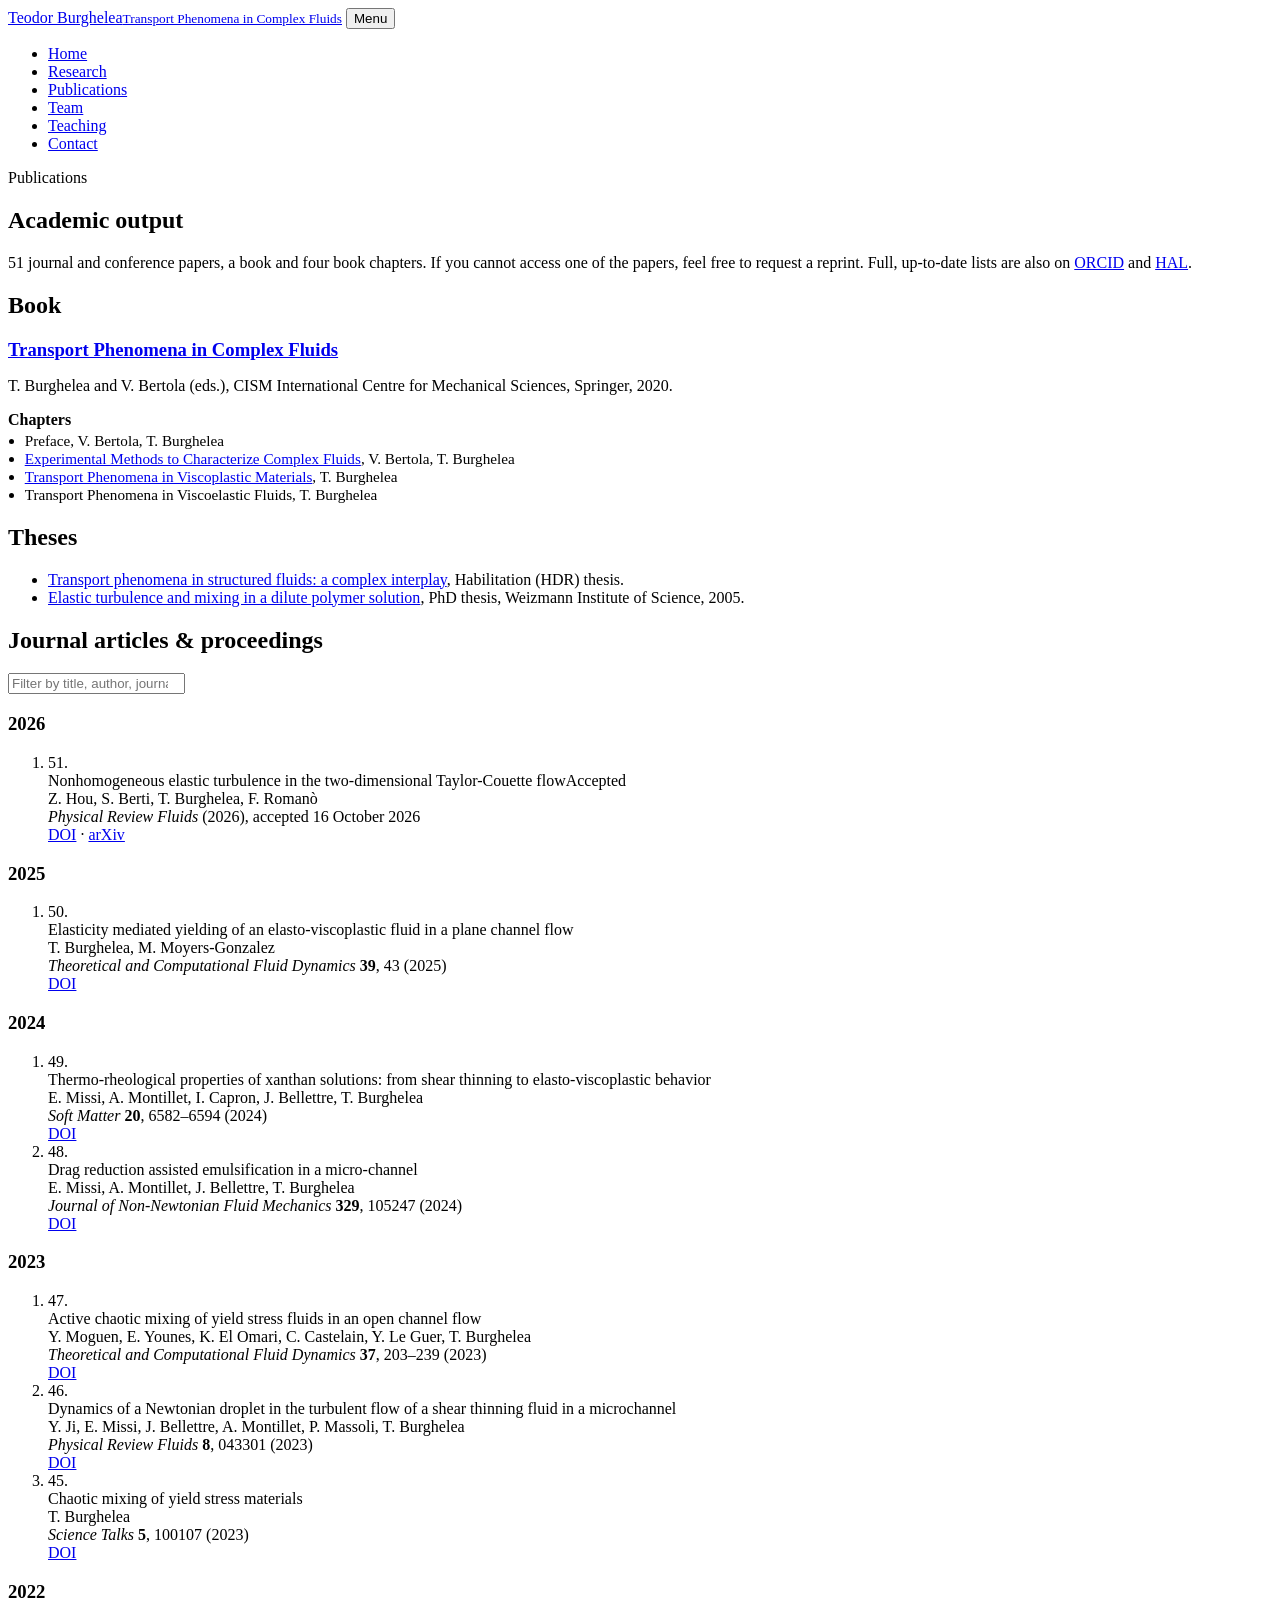
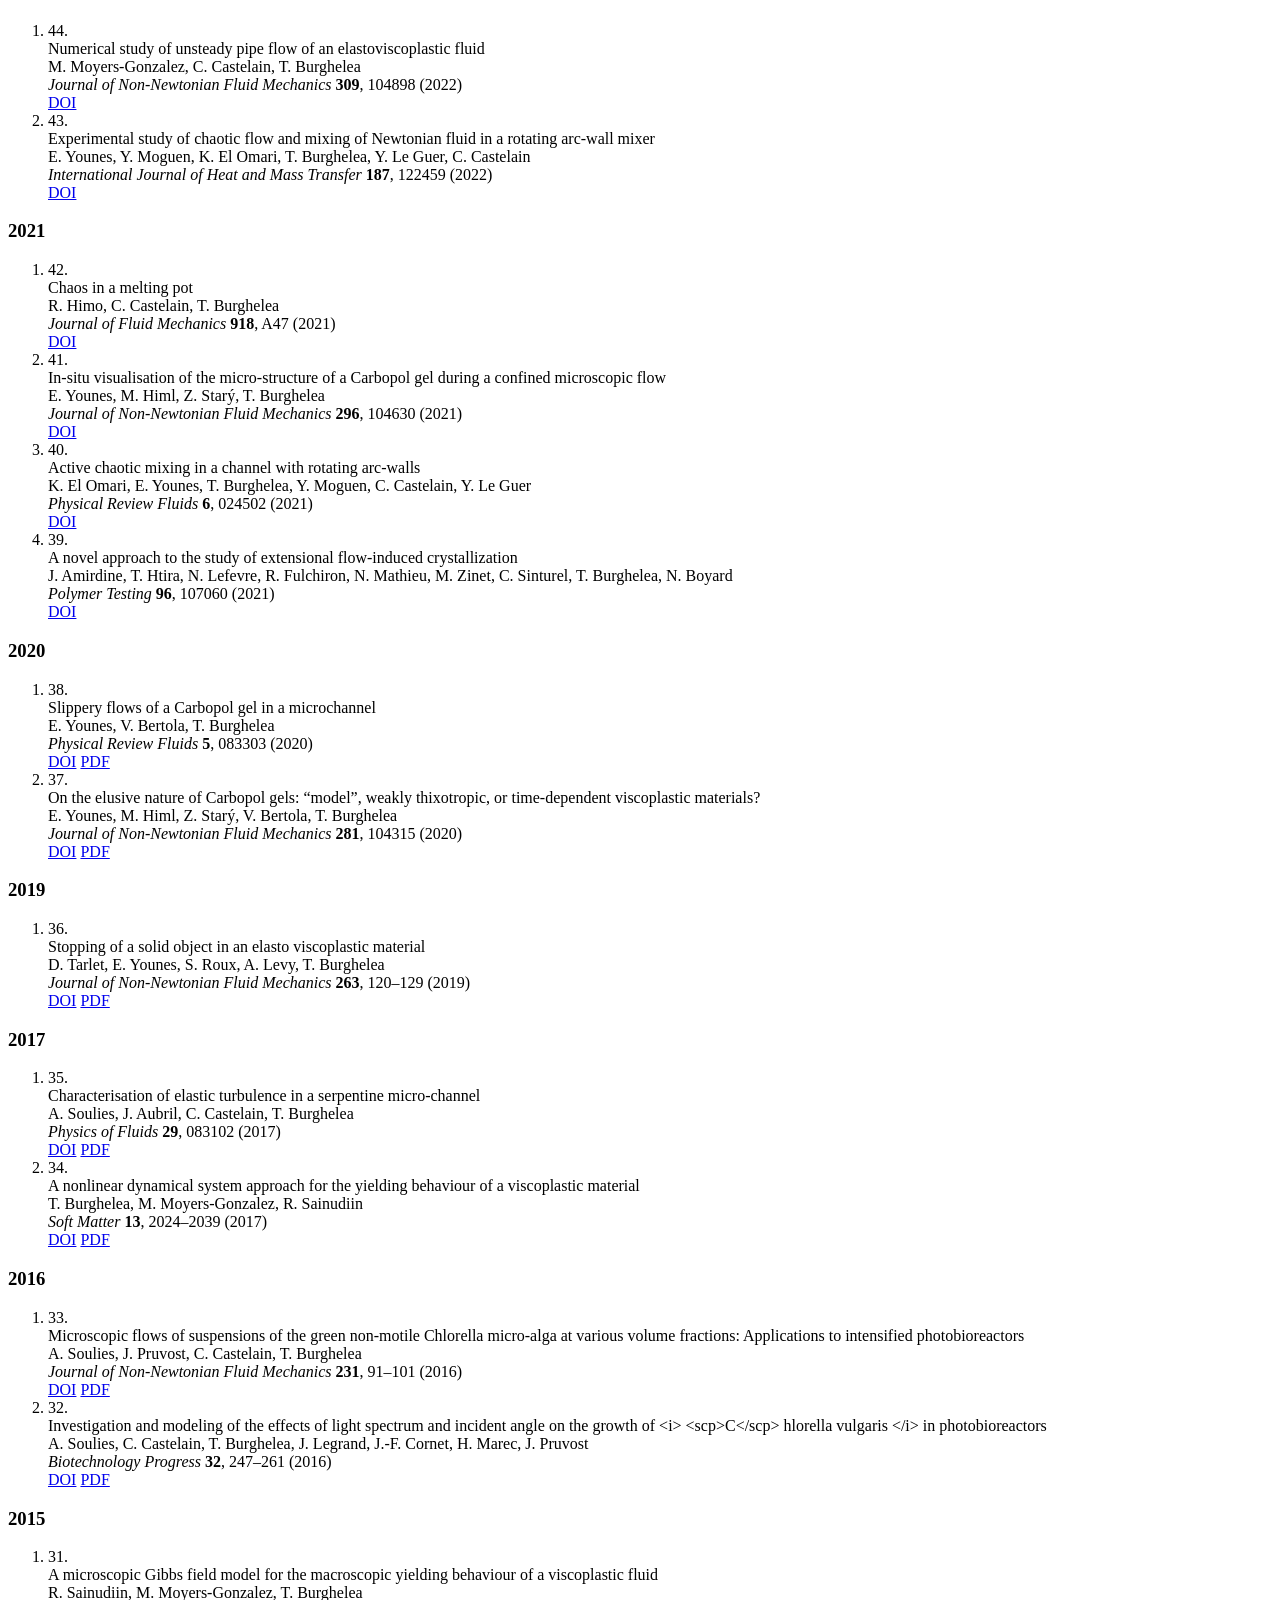
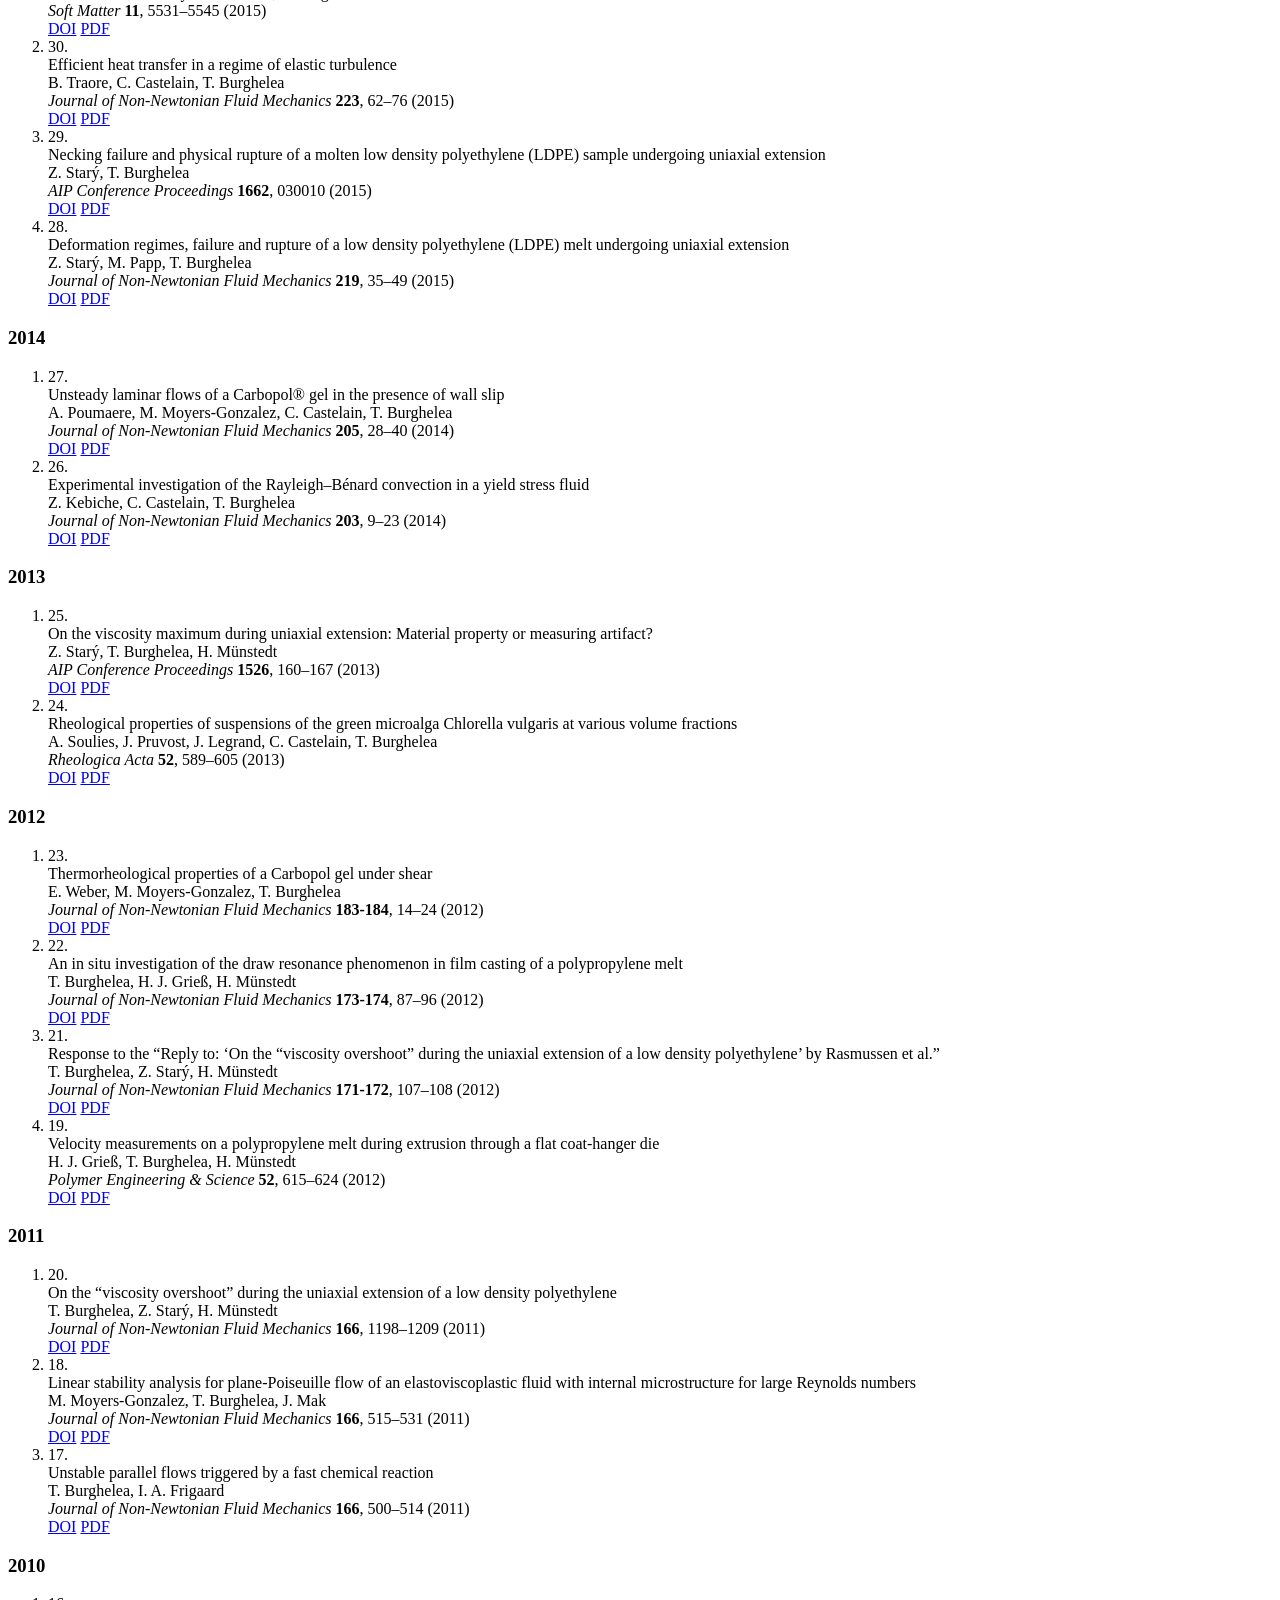
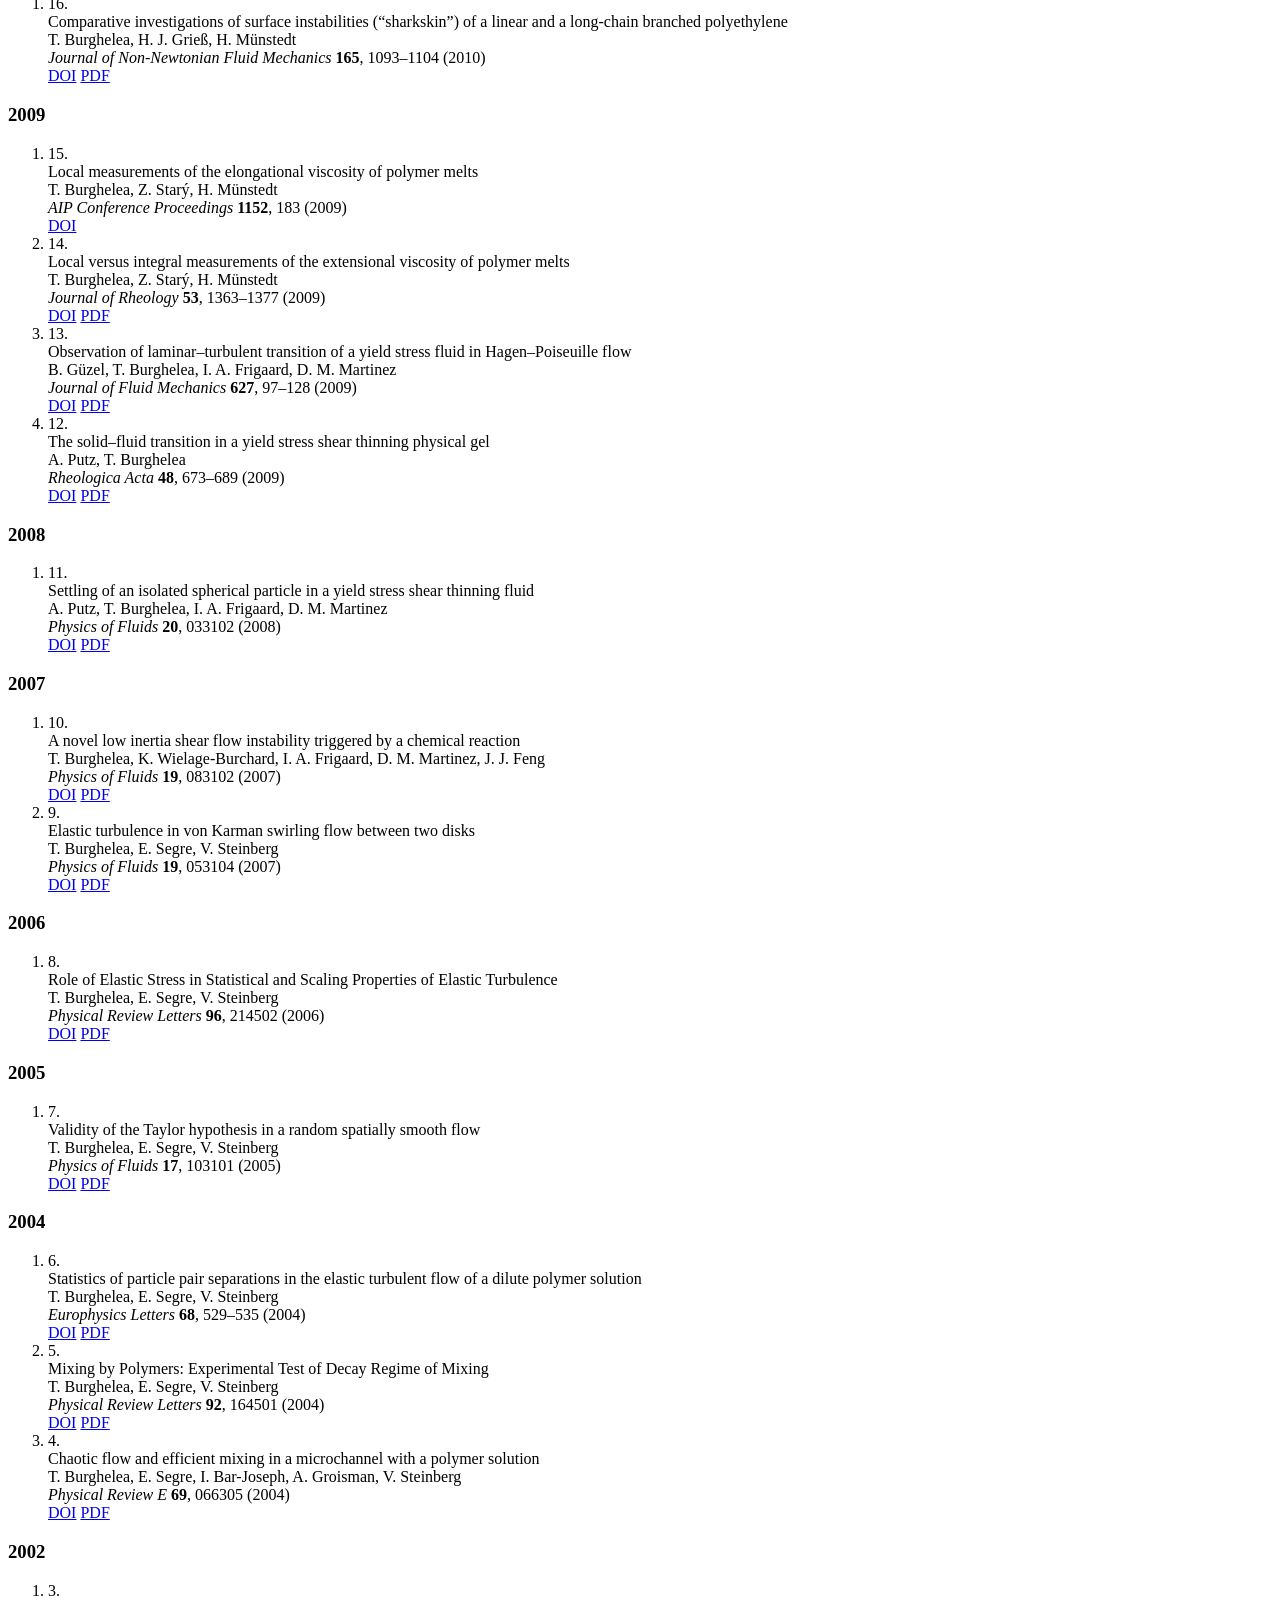
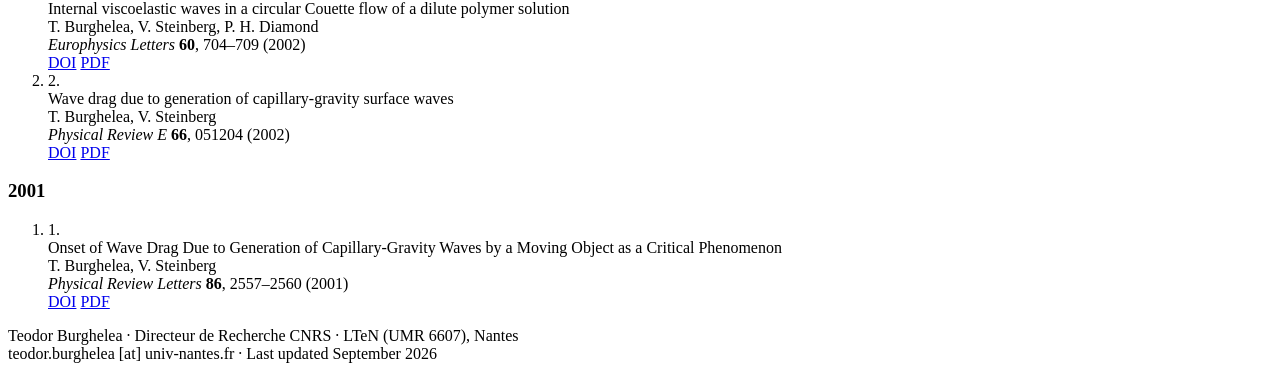
==== publications.html @ 769ee208 "Publications: Taylor-Couette elastic turbulence paper accepted in Phys. Rev. Fluids Co-Authored-By: " ====
<!doctype html>
<html lang="en">
<head>
  <meta charset="utf-8">
  <meta name="viewport" content="width=device-width, initial-scale=1">
  <title>Teodor Burghelea · Publications</title>
  <meta name="description" content="Publications of Teodor Burghelea: journal articles, book and theses on complex fluids.">
  <meta name="author" content="Teodor Burghelea">
  <meta property="og:title" content="Teodor Burghelea · Publications">
  <meta property="og:description" content="Publications of Teodor Burghelea: journal articles, book and theses on complex fluids.">
  <meta property="og:image" content="assets/img/teo-burghelea.jpg">
  <link rel="icon" href="data:image/svg+xml,<svg xmlns='http://www.w3.org/2000/svg' viewBox='0 0 64 64'><rect width='64' height='64' rx='14' fill='%2323407a'/><text x='32' y='43' font-family='Georgia,serif' font-size='30' font-weight='bold' fill='white' text-anchor='middle'>TB</text></svg>">
  <link rel="preconnect" href="https://fonts.googleapis.com">
  <link rel="preconnect" href="https://fonts.gstatic.com" crossorigin>
  <link href="https://fonts.googleapis.com/css2?family=Inter:wght@400;500;600&family=Source+Serif+4:opsz,wght@8..60,500;8..60,600&display=swap" rel="stylesheet">
  <link rel="stylesheet" href="assets/style.css">
</head>
<body>
  <header class="site-header">
    <div class="wrap">
      <a class="brand" href="index.html">Teodor Burghelea<small>Transport Phenomena in Complex Fluids</small></a>
      <button class="menu-btn" aria-controls="nav" aria-expanded="false">Menu</button>
      <ul class="nav" id="nav">
        <li><a href="index.html">Home</a></li>
        <li><a href="research.html">Research</a></li>
        <li><a href="publications.html" aria-current="page">Publications</a></li>
        <li><a href="team.html">Team</a></li>
        <li><a href="teaching.html">Teaching</a></li>
        <li><a href="contact.html">Contact</a></li>
      </ul>
    </div>
  </header>

  <main class="wrap">

    <section class="page-head">
      <p class="eyebrow">Publications</p>
      <h1>Academic output</h1>
      <p>51 journal and conference papers, a book and four book chapters. If you cannot access one of the papers, feel free to <a class="email" data-u="teodor.burghelea" data-d="univ-nantes.fr" data-subject="Reprint request" data-keep-text="1">request a reprint</a>. Full, up-to-date lists are also on <a href="https://orcid.org/0000-0003-1631-9537">ORCID</a> and <a href="https://cv.hal.science/teodor-burghelea">HAL</a>.</p>
    </section>

    <section class="prose">
      <h2>Book</h2>
      <div class="card">
        <h3 style="margin-bottom:.2em"><a href="https://doi.org/10.1007/978-3-030-35558-6">Transport Phenomena in Complex Fluids</a></h3>
        <p style="margin-bottom:.8em">T. Burghelea and V. Bertola (eds.), CISM International Centre for Mechanical Sciences, Springer, 2020.</p>
        <p style="margin-bottom:.2em"><b style="color:var(--text)">Chapters</b></p>
        <ul style="margin:0;padding-left:1.1em;color:var(--muted);font-size:.95rem">
          <li>Preface, V. Bertola, T. Burghelea</li>
          <li><a href="https://doi.org/10.1007/978-3-030-35558-6_3">Experimental Methods to Characterize Complex Fluids</a>, V. Bertola, T. Burghelea</li>
          <li><a href="https://doi.org/10.1007/978-3-030-35558-6_5">Transport Phenomena in Viscoplastic Materials</a>, T. Burghelea</li>
          <li>Transport Phenomena in Viscoelastic Fluids, T. Burghelea</li>
        </ul>
      </div>

      <h2>Theses</h2>
      <ul>
        <li><a href="https://drive.google.com/open?id=1WchqFsrCGvv6j9l4W2r7ldSKxiWsiBoJ">Transport phenomena in structured fluids: a complex interplay</a>, Habilitation (HDR) thesis.</li>
        <li><a href="https://drive.google.com/open?id=1sfWacY6EvXzpZYTsk_k6fC-Bl-uPxnks">Elastic turbulence and mixing in a dilute polymer solution</a>, PhD thesis, Weizmann Institute of Science, 2005.</li>
      </ul>

      <h2>Journal articles &amp; proceedings</h2>
      <div class="pub-tools">
        <input id="pub-filter" type="search" placeholder="Filter by title, author, journal or year…" aria-label="Filter publications">
        <span class="pub-count" id="pub-count"></span>
      </div>
      <div class="pub-group">
        <h3 class="pub-year">2026</h3>
        <ol class="pubs">
          <li><span class="n">51.</span><div>
            <div class="t">Nonhomogeneous elastic turbulence in the two-dimensional Taylor-Couette flow<span class="tag">Accepted</span></div>
            <div class="a">Z. Hou, S. Berti, <span class="me">T. Burghelea</span>, F. Romanò</div>
            <div class="j"><i>Physical Review Fluids</i> (2026), accepted 16 October 2026</div>
            <div class="l"><a href="https://doi.org/10.1103/p4m5-4k5l">DOI</a> · <a href="https://arxiv.org/abs/2510.13475">arXiv</a></div></div></li>
        </ol>
      </div>
      <div class="pub-group">
        <h3 class="pub-year">2025</h3>
        <ol class="pubs">
          <li><span class="n">50.</span><div>
            <div class="t">Elasticity mediated yielding of an elasto-viscoplastic fluid in a plane channel flow</div>
            <div class="a"><span class="me">T. Burghelea</span>, M. Moyers-Gonzalez</div>
            <div class="j"><i>Theoretical and Computational Fluid Dynamics</i> <b>39</b>, 43 (2025)</div>
            <div class="l"><a href="https://doi.org/10.1007/s00162-025-00761-1">DOI</a></div></div></li>
        </ol>
      </div>
      <div class="pub-group">
        <h3 class="pub-year">2024</h3>
        <ol class="pubs">
          <li><span class="n">49.</span><div>
            <div class="t">Thermo-rheological properties of xanthan solutions: from shear thinning to elasto-viscoplastic behavior</div>
            <div class="a">E. Missi, A. Montillet, I. Capron, J. Bellettre, <span class="me">T. Burghelea</span></div>
            <div class="j"><i>Soft Matter</i> <b>20</b>, 6582–6594 (2024)</div>
            <div class="l"><a href="https://doi.org/10.1039/d4sm00714j">DOI</a></div></div></li>
          <li><span class="n">48.</span><div>
            <div class="t">Drag reduction assisted emulsification in a micro-channel</div>
            <div class="a">E. Missi, A. Montillet, J. Bellettre, <span class="me">T. Burghelea</span></div>
            <div class="j"><i>Journal of Non-Newtonian Fluid Mechanics</i> <b>329</b>, 105247 (2024)</div>
            <div class="l"><a href="https://doi.org/10.1016/j.jnnfm.2024.105247">DOI</a></div></div></li>
        </ol>
      </div>
      <div class="pub-group">
        <h3 class="pub-year">2023</h3>
        <ol class="pubs">
          <li><span class="n">47.</span><div>
            <div class="t">Active chaotic mixing of yield stress fluids in an open channel flow</div>
            <div class="a">Y. Moguen, E. Younes, K. El Omari, C. Castelain, Y. Le Guer, <span class="me">T. Burghelea</span></div>
            <div class="j"><i>Theoretical and Computational Fluid Dynamics</i> <b>37</b>, 203–239 (2023)</div>
            <div class="l"><a href="https://doi.org/10.1007/s00162-023-00650-5">DOI</a></div></div></li>
          <li><span class="n">46.</span><div>
            <div class="t">Dynamics of a Newtonian droplet in the turbulent flow of a shear thinning fluid in a microchannel</div>
            <div class="a">Y. Ji, E. Missi, J. Bellettre, A. Montillet, P. Massoli, <span class="me">T. Burghelea</span></div>
            <div class="j"><i>Physical Review Fluids</i> <b>8</b>, 043301 (2023)</div>
            <div class="l"><a href="https://doi.org/10.1103/physrevfluids.8.043301">DOI</a></div></div></li>
          <li><span class="n">45.</span><div>
            <div class="t">Chaotic mixing of yield stress materials</div>
            <div class="a"><span class="me">T. Burghelea</span></div>
            <div class="j"><i>Science Talks</i> <b>5</b>, 100107 (2023)</div>
            <div class="l"><a href="https://doi.org/10.1016/j.sctalk.2022.100107">DOI</a></div></div></li>
        </ol>
      </div>
      <div class="pub-group">
        <h3 class="pub-year">2022</h3>
        <ol class="pubs">
          <li><span class="n">44.</span><div>
            <div class="t">Numerical study of unsteady pipe flow of an elastoviscoplastic fluid</div>
            <div class="a">M. Moyers-Gonzalez, C. Castelain, <span class="me">T. Burghelea</span></div>
            <div class="j"><i>Journal of Non-Newtonian Fluid Mechanics</i> <b>309</b>, 104898 (2022)</div>
            <div class="l"><a href="https://doi.org/10.1016/j.jnnfm.2022.104898">DOI</a></div></div></li>
          <li><span class="n">43.</span><div>
            <div class="t">Experimental study of chaotic flow and mixing of Newtonian fluid in a rotating arc-wall mixer</div>
            <div class="a">E. Younes, Y. Moguen, K. El Omari, <span class="me">T. Burghelea</span>, Y. Le Guer, C. Castelain</div>
            <div class="j"><i>International Journal of Heat and Mass Transfer</i> <b>187</b>, 122459 (2022)</div>
            <div class="l"><a href="https://doi.org/10.1016/j.ijheatmasstransfer.2021.122459">DOI</a></div></div></li>
        </ol>
      </div>
      <div class="pub-group">
        <h3 class="pub-year">2021</h3>
        <ol class="pubs">
          <li><span class="n">42.</span><div>
            <div class="t">Chaos in a melting pot</div>
            <div class="a">R. Himo, C. Castelain, <span class="me">T. Burghelea</span></div>
            <div class="j"><i>Journal of Fluid Mechanics</i> <b>918</b>, A47 (2021)</div>
            <div class="l"><a href="https://doi.org/10.1017/jfm.2021.367">DOI</a></div></div></li>
          <li><span class="n">41.</span><div>
            <div class="t">In-situ visualisation of the micro-structure of a Carbopol gel during a confined microscopic flow</div>
            <div class="a">E. Younes, M. Himl, Z. Starý, <span class="me">T. Burghelea</span></div>
            <div class="j"><i>Journal of Non-Newtonian Fluid Mechanics</i> <b>296</b>, 104630 (2021)</div>
            <div class="l"><a href="https://doi.org/10.1016/j.jnnfm.2021.104630">DOI</a></div></div></li>
          <li><span class="n">40.</span><div>
            <div class="t">Active chaotic mixing in a channel with rotating arc-walls</div>
            <div class="a">K. El Omari, E. Younes, <span class="me">T. Burghelea</span>, Y. Moguen, C. Castelain, Y. Le Guer</div>
            <div class="j"><i>Physical Review Fluids</i> <b>6</b>, 024502 (2021)</div>
            <div class="l"><a href="https://doi.org/10.1103/physrevfluids.6.024502">DOI</a></div></div></li>
          <li><span class="n">39.</span><div>
            <div class="t">A novel approach to the study of extensional flow-induced crystallization</div>
            <div class="a">J. Amirdine, T. Htira, N. Lefevre, R. Fulchiron, N. Mathieu, M. Zinet, C. Sinturel, <span class="me">T. Burghelea</span>, N. Boyard</div>
            <div class="j"><i>Polymer Testing</i> <b>96</b>, 107060 (2021)</div>
            <div class="l"><a href="https://doi.org/10.1016/j.polymertesting.2021.107060">DOI</a></div></div></li>
        </ol>
      </div>
      <div class="pub-group">
        <h3 class="pub-year">2020</h3>
        <ol class="pubs">
          <li><span class="n">38.</span><div>
            <div class="t">Slippery flows of a Carbopol gel in a microchannel</div>
            <div class="a">E. Younes, V. Bertola, <span class="me">T. Burghelea</span></div>
            <div class="j"><i>Physical Review Fluids</i> <b>5</b>, 083303 (2020)</div>
            <div class="l"><a href="https://doi.org/10.1103/physrevfluids.5.083303">DOI</a> <a href="https://drive.google.com/open?id=1CWK4Ca-ivJJ1u1KiDbmqlvINR8bcky2M">PDF</a></div></div></li>
          <li><span class="n">37.</span><div>
            <div class="t">On the elusive nature of Carbopol gels: “model”, weakly thixotropic, or time-dependent viscoplastic materials?</div>
            <div class="a">E. Younes, M. Himl, Z. Starý, V. Bertola, <span class="me">T. Burghelea</span></div>
            <div class="j"><i>Journal of Non-Newtonian Fluid Mechanics</i> <b>281</b>, 104315 (2020)</div>
            <div class="l"><a href="https://doi.org/10.1016/j.jnnfm.2020.104315">DOI</a> <a href="https://drive.google.com/open?id=1r4O-Oz6eNsHGQ24A7lDcEOLIjbbIvzz0">PDF</a></div></div></li>
        </ol>
      </div>
      <div class="pub-group">
        <h3 class="pub-year">2019</h3>
        <ol class="pubs">
          <li><span class="n">36.</span><div>
            <div class="t">Stopping of a solid object in an elasto viscoplastic material</div>
            <div class="a">D. Tarlet, E. Younes, S. Roux, A. Levy, <span class="me">T. Burghelea</span></div>
            <div class="j"><i>Journal of Non-Newtonian Fluid Mechanics</i> <b>263</b>, 120–129 (2019)</div>
            <div class="l"><a href="https://doi.org/10.1016/j.jnnfm.2018.11.006">DOI</a> <a href="https://drive.google.com/open?id=1zCHIprPU5i-UnoYswbzY9OH0eGIQHwZE">PDF</a></div></div></li>
        </ol>
      </div>
      <div class="pub-group">
        <h3 class="pub-year">2017</h3>
        <ol class="pubs">
          <li><span class="n">35.</span><div>
            <div class="t">Characterisation of elastic turbulence in a serpentine micro-channel</div>
            <div class="a">A. Soulies, J. Aubril, C. Castelain, <span class="me">T. Burghelea</span></div>
            <div class="j"><i>Physics of Fluids</i> <b>29</b>, 083102 (2017)</div>
            <div class="l"><a href="https://doi.org/10.1063/1.4996356">DOI</a> <a href="https://drive.google.com/open?id=19BpyRWKFr-NzFrSxv8fVtQPDkHVCY6rK">PDF</a></div></div></li>
          <li><span class="n">34.</span><div>
            <div class="t">A nonlinear dynamical system approach for the yielding behaviour of a viscoplastic material</div>
            <div class="a"><span class="me">T. Burghelea</span>, M. Moyers-Gonzalez, R. Sainudiin</div>
            <div class="j"><i>Soft Matter</i> <b>13</b>, 2024–2039 (2017)</div>
            <div class="l"><a href="https://doi.org/10.1039/c6sm02361d">DOI</a> <a href="https://drive.google.com/open?id=1f3c8PZ24sJyDvIcUMtL2n1i-3pvbmIo9">PDF</a></div></div></li>
        </ol>
      </div>
      <div class="pub-group">
        <h3 class="pub-year">2016</h3>
        <ol class="pubs">
          <li><span class="n">33.</span><div>
            <div class="t">Microscopic flows of suspensions of the green non-motile Chlorella micro-alga at various volume fractions: Applications to intensified photobioreactors</div>
            <div class="a">A. Soulies, J. Pruvost, C. Castelain, <span class="me">T. Burghelea</span></div>
            <div class="j"><i>Journal of Non-Newtonian Fluid Mechanics</i> <b>231</b>, 91–101 (2016)</div>
            <div class="l"><a href="https://doi.org/10.1016/j.jnnfm.2016.03.012">DOI</a> <a href="https://drive.google.com/open?id=1ovv2FJOwBiUpQgII10-t5hem9mw2V-Zj">PDF</a></div></div></li>
          <li><span class="n">32.</span><div>
            <div class="t">Investigation and modeling of the effects of light spectrum and incident angle on the growth of
                    &lt;i&gt;
                      &lt;scp&gt;C&lt;/scp&gt;
                      hlorella vulgaris
                    &lt;/i&gt;
                    in photobioreactors</div>
            <div class="a">A. Soulies, C. Castelain, <span class="me">T. Burghelea</span>, J. Legrand, J.-F. Cornet, H. Marec, J. Pruvost</div>
            <div class="j"><i>Biotechnology Progress</i> <b>32</b>, 247–261 (2016)</div>
            <div class="l"><a href="https://doi.org/10.1002/btpr.2244">DOI</a> <a href="https://hal.archives-ouvertes.fr/hal-01950701/document">PDF</a></div></div></li>
        </ol>
      </div>
      <div class="pub-group">
        <h3 class="pub-year">2015</h3>
        <ol class="pubs">
          <li><span class="n">31.</span><div>
            <div class="t">A microscopic Gibbs field model for the macroscopic yielding behaviour of a viscoplastic fluid</div>
            <div class="a">R. Sainudiin, M. Moyers-Gonzalez, <span class="me">T. Burghelea</span></div>
            <div class="j"><i>Soft Matter</i> <b>11</b>, 5531–5545 (2015)</div>
            <div class="l"><a href="https://doi.org/10.1039/c5sm00857c">DOI</a> <a href="https://drive.google.com/open?id=1zXjJnpq_Z9dd1RdMKdF7SQbeYQ2arRFI">PDF</a></div></div></li>
          <li><span class="n">30.</span><div>
            <div class="t">Efficient heat transfer in a regime of elastic turbulence</div>
            <div class="a">B. Traore, C. Castelain, <span class="me">T. Burghelea</span></div>
            <div class="j"><i>Journal of Non-Newtonian Fluid Mechanics</i> <b>223</b>, 62–76 (2015)</div>
            <div class="l"><a href="https://doi.org/10.1016/j.jnnfm.2015.05.005">DOI</a> <a href="https://drive.google.com/open?id=1FeMjCOXxEw15dFaHtPetenrxBNQqzbBp">PDF</a></div></div></li>
          <li><span class="n">29.</span><div>
            <div class="t">Necking failure and physical rupture of a molten low density polyethylene (LDPE) sample undergoing uniaxial extension</div>
            <div class="a">Z. Starý, <span class="me">T. Burghelea</span></div>
            <div class="j"><i>AIP Conference Proceedings</i> <b>1662</b>, 030010 (2015)</div>
            <div class="l"><a href="https://doi.org/10.1063/1.4918885">DOI</a> <a href="https://drive.google.com/open?id=1ey8yotIy5HPvFb2-BTcM7daP657MZNEY">PDF</a></div></div></li>
          <li><span class="n">28.</span><div>
            <div class="t">Deformation regimes, failure and rupture of a low density polyethylene (LDPE) melt undergoing uniaxial extension</div>
            <div class="a">Z. Starý, M. Papp, <span class="me">T. Burghelea</span></div>
            <div class="j"><i>Journal of Non-Newtonian Fluid Mechanics</i> <b>219</b>, 35–49 (2015)</div>
            <div class="l"><a href="https://doi.org/10.1016/j.jnnfm.2015.02.007">DOI</a> <a href="https://drive.google.com/open?id=1NTeGkJ8-nvmw-a2pzXhoOOGEhS7zvzl7">PDF</a></div></div></li>
        </ol>
      </div>
      <div class="pub-group">
        <h3 class="pub-year">2014</h3>
        <ol class="pubs">
          <li><span class="n">27.</span><div>
            <div class="t">Unsteady laminar flows of a Carbopol® gel in the presence of wall slip</div>
            <div class="a">A. Poumaere, M. Moyers-Gonzalez, C. Castelain, <span class="me">T. Burghelea</span></div>
            <div class="j"><i>Journal of Non-Newtonian Fluid Mechanics</i> <b>205</b>, 28–40 (2014)</div>
            <div class="l"><a href="https://doi.org/10.1016/j.jnnfm.2014.01.003">DOI</a> <a href="https://drive.google.com/open?id=1_UeS1-4DSMkROoocVHyWTHBHXkRer2Ks">PDF</a></div></div></li>
          <li><span class="n">26.</span><div>
            <div class="t">Experimental investigation of the Rayleigh–Bénard convection in a yield stress fluid</div>
            <div class="a">Z. Kebiche, C. Castelain, <span class="me">T. Burghelea</span></div>
            <div class="j"><i>Journal of Non-Newtonian Fluid Mechanics</i> <b>203</b>, 9–23 (2014)</div>
            <div class="l"><a href="https://doi.org/10.1016/j.jnnfm.2013.10.005">DOI</a> <a href="https://drive.google.com/open?id=1GJmpb8IbQKzhhJx0UnE60vl9AgWhDPUp">PDF</a></div></div></li>
        </ol>
      </div>
      <div class="pub-group">
        <h3 class="pub-year">2013</h3>
        <ol class="pubs">
          <li><span class="n">25.</span><div>
            <div class="t">On the viscosity maximum during uniaxial extension: Material property or measuring artifact?</div>
            <div class="a">Z. Starý, <span class="me">T. Burghelea</span>, H. Münstedt</div>
            <div class="j"><i>AIP Conference Proceedings</i> <b>1526</b>, 160–167 (2013)</div>
            <div class="l"><a href="https://doi.org/10.1063/1.4802611">DOI</a> <a href="https://drive.google.com/open?id=1_zEbIMKl4a3tUx8wZy1SgOsPRg8-DW1_">PDF</a></div></div></li>
          <li><span class="n">24.</span><div>
            <div class="t">Rheological properties of suspensions of the green microalga Chlorella vulgaris at various volume fractions</div>
            <div class="a">A. Soulies, J. Pruvost, J. Legrand, C. Castelain, <span class="me">T. Burghelea</span></div>
            <div class="j"><i>Rheologica Acta</i> <b>52</b>, 589–605 (2013)</div>
            <div class="l"><a href="https://doi.org/10.1007/s00397-013-0700-z">DOI</a> <a href="https://drive.google.com/open?id=12p7x5On2Sk_m-kbSHKq6b0KEUeJlfDo7">PDF</a></div></div></li>
        </ol>
      </div>
      <div class="pub-group">
        <h3 class="pub-year">2012</h3>
        <ol class="pubs">
          <li><span class="n">23.</span><div>
            <div class="t">Thermorheological properties of a Carbopol gel under shear</div>
            <div class="a">E. Weber, M. Moyers-Gonzalez, <span class="me">T. Burghelea</span></div>
            <div class="j"><i>Journal of Non-Newtonian Fluid Mechanics</i> <b>183-184</b>, 14–24 (2012)</div>
            <div class="l"><a href="https://doi.org/10.1016/j.jnnfm.2012.07.005">DOI</a> <a href="https://drive.google.com/open?id=1ihQOgBAF7XHXtmNjIJ5mi0yJ2ShjGV6L">PDF</a></div></div></li>
          <li><span class="n">22.</span><div>
            <div class="t">An in situ investigation of the draw resonance phenomenon in film casting of a polypropylene melt</div>
            <div class="a"><span class="me">T. Burghelea</span>, H. J. Grieß, H. Münstedt</div>
            <div class="j"><i>Journal of Non-Newtonian Fluid Mechanics</i> <b>173-174</b>, 87–96 (2012)</div>
            <div class="l"><a href="https://doi.org/10.1016/j.jnnfm.2012.02.006">DOI</a> <a href="https://drive.google.com/open?id=1cOP6ggImDS7Ab-lrY86oVotYgRc79_sm">PDF</a></div></div></li>
          <li><span class="n">21.</span><div>
            <div class="t">Response to the “Reply to: ‘On the “viscosity overshoot” during the uniaxial extension of a low density polyethylene’ by Rasmussen et al.”</div>
            <div class="a"><span class="me">T. Burghelea</span>, Z. Starý, H. Münstedt</div>
            <div class="j"><i>Journal of Non-Newtonian Fluid Mechanics</i> <b>171-172</b>, 107–108 (2012)</div>
            <div class="l"><a href="https://doi.org/10.1016/j.jnnfm.2012.01.005">DOI</a> <a href="https://drive.google.com/open?id=1_sJX6rMsFHX9AacAbbotJPbApAJ1-fCE">PDF</a></div></div></li>
          <li><span class="n">19.</span><div>
            <div class="t">Velocity measurements on a polypropylene melt during extrusion through a flat coat‐hanger die</div>
            <div class="a">H. J. Grieß, <span class="me">T. Burghelea</span>, H. Münstedt</div>
            <div class="j"><i>Polymer Engineering &amp; Science</i> <b>52</b>, 615–624 (2012)</div>
            <div class="l"><a href="https://doi.org/10.1002/pen.22124">DOI</a> <a href="https://drive.google.com/open?id=1-rXC54pKDcBUMVv9M95rGVAbpSLqHbSe">PDF</a></div></div></li>
        </ol>
      </div>
      <div class="pub-group">
        <h3 class="pub-year">2011</h3>
        <ol class="pubs">
          <li><span class="n">20.</span><div>
            <div class="t">On the “viscosity overshoot” during the uniaxial extension of a low density polyethylene</div>
            <div class="a"><span class="me">T. Burghelea</span>, Z. Starý, H. Münstedt</div>
            <div class="j"><i>Journal of Non-Newtonian Fluid Mechanics</i> <b>166</b>, 1198–1209 (2011)</div>
            <div class="l"><a href="https://doi.org/10.1016/j.jnnfm.2011.07.007">DOI</a> <a href="https://drive.google.com/open?id=19r5kZwGmMsMFr6bpUhAxpdUHbmnZYKSj">PDF</a></div></div></li>
          <li><span class="n">18.</span><div>
            <div class="t">Linear stability analysis for plane-Poiseuille flow of an elastoviscoplastic fluid with internal microstructure for large Reynolds numbers</div>
            <div class="a">M. Moyers-Gonzalez, <span class="me">T. Burghelea</span>, J. Mak</div>
            <div class="j"><i>Journal of Non-Newtonian Fluid Mechanics</i> <b>166</b>, 515–531 (2011)</div>
            <div class="l"><a href="https://doi.org/10.1016/j.jnnfm.2011.02.007">DOI</a> <a href="https://drive.google.com/open?id=1iwykxz5tYdumkT6O4jbLBJWN4x2XXbP8">PDF</a></div></div></li>
          <li><span class="n">17.</span><div>
            <div class="t">Unstable parallel flows triggered by a fast chemical reaction</div>
            <div class="a"><span class="me">T. Burghelea</span>, I. A. Frigaard</div>
            <div class="j"><i>Journal of Non-Newtonian Fluid Mechanics</i> <b>166</b>, 500–514 (2011)</div>
            <div class="l"><a href="https://doi.org/10.1016/j.jnnfm.2011.02.006">DOI</a> <a href="https://drive.google.com/open?id=1az2Lw8UGHT2bIMvOs24myDyLwG4iuRFI">PDF</a></div></div></li>
        </ol>
      </div>
      <div class="pub-group">
        <h3 class="pub-year">2010</h3>
        <ol class="pubs">
          <li><span class="n">16.</span><div>
            <div class="t">Comparative investigations of surface instabilities (“sharkskin”) of a linear and a long-chain branched polyethylene</div>
            <div class="a"><span class="me">T. Burghelea</span>, H. J. Grieß, H. Münstedt</div>
            <div class="j"><i>Journal of Non-Newtonian Fluid Mechanics</i> <b>165</b>, 1093–1104 (2010)</div>
            <div class="l"><a href="https://doi.org/10.1016/j.jnnfm.2010.05.007">DOI</a> <a href="https://drive.google.com/open?id=1mRukHw2eFKTtKywmLW8WVcKxDXoqUxIW">PDF</a></div></div></li>
        </ol>
      </div>
      <div class="pub-group">
        <h3 class="pub-year">2009</h3>
        <ol class="pubs">
          <li><span class="n">15.</span><div>
            <div class="t">Local measurements of the elongational viscosity of polymer melts</div>
            <div class="a"><span class="me">T. Burghelea</span>, Z. Starý, H. Münstedt</div>
            <div class="j"><i>AIP Conference Proceedings</i> <b>1152</b>, 183 (2009)</div>
            <div class="l"><a href="https://doi.org/10.1063/1.3203269">DOI</a></div></div></li>
          <li><span class="n">14.</span><div>
            <div class="t">Local versus integral measurements of the extensional viscosity of polymer melts</div>
            <div class="a"><span class="me">T. Burghelea</span>, Z. Starý, H. Münstedt</div>
            <div class="j"><i>Journal of Rheology</i> <b>53</b>, 1363–1377 (2009)</div>
            <div class="l"><a href="https://doi.org/10.1122/1.3237024">DOI</a> <a href="https://drive.google.com/open?id=1Goj2XXPh13dM20T0DlUYlEyex5N6-j-L">PDF</a></div></div></li>
          <li><span class="n">13.</span><div>
            <div class="t">Observation of laminar–turbulent transition of a yield stress fluid in Hagen–Poiseuille flow</div>
            <div class="a">B. Güzel, <span class="me">T. Burghelea</span>, I. A. Frigaard, D. M. Martinez</div>
            <div class="j"><i>Journal of Fluid Mechanics</i> <b>627</b>, 97–128 (2009)</div>
            <div class="l"><a href="https://doi.org/10.1017/s0022112009005813">DOI</a> <a href="https://drive.google.com/open?id=1jN3QBPBCmjB3m0qp8R2TOhiP8NgJay2O">PDF</a></div></div></li>
          <li><span class="n">12.</span><div>
            <div class="t">The solid–fluid transition in a yield stress shear thinning physical gel</div>
            <div class="a">A. Putz, <span class="me">T. Burghelea</span></div>
            <div class="j"><i>Rheologica Acta</i> <b>48</b>, 673–689 (2009)</div>
            <div class="l"><a href="https://doi.org/10.1007/s00397-009-0365-9">DOI</a> <a href="https://drive.google.com/open?id=19OLtdNF9ofiifZB7VQliV05D_0DNZ1D7">PDF</a></div></div></li>
        </ol>
      </div>
      <div class="pub-group">
        <h3 class="pub-year">2008</h3>
        <ol class="pubs">
          <li><span class="n">11.</span><div>
            <div class="t">Settling of an isolated spherical particle in a yield stress shear thinning fluid</div>
            <div class="a">A. Putz, <span class="me">T. Burghelea</span>, I. A. Frigaard, D. M. Martinez</div>
            <div class="j"><i>Physics of Fluids</i> <b>20</b>, 033102 (2008)</div>
            <div class="l"><a href="https://doi.org/10.1063/1.2883937">DOI</a> <a href="https://drive.google.com/open?id=1IPRnp1krARgwF4YVVhOHJ5jExF_Bx8Yk">PDF</a></div></div></li>
        </ol>
      </div>
      <div class="pub-group">
        <h3 class="pub-year">2007</h3>
        <ol class="pubs">
          <li><span class="n">10.</span><div>
            <div class="t">A novel low inertia shear flow instability triggered by a chemical reaction</div>
            <div class="a"><span class="me">T. Burghelea</span>, K. Wielage-Burchard, I. A. Frigaard, D. M. Martinez, J. J. Feng</div>
            <div class="j"><i>Physics of Fluids</i> <b>19</b>, 083102 (2007)</div>
            <div class="l"><a href="https://doi.org/10.1063/1.2759190">DOI</a> <a href="https://drive.google.com/open?id=12kwoBo0Rud5_0YBUjXPOsFj4HCfhjGIv">PDF</a></div></div></li>
          <li><span class="n">9.</span><div>
            <div class="t">Elastic turbulence in von Karman swirling flow between two disks</div>
            <div class="a"><span class="me">T. Burghelea</span>, E. Segre, V. Steinberg</div>
            <div class="j"><i>Physics of Fluids</i> <b>19</b>, 053104 (2007)</div>
            <div class="l"><a href="https://doi.org/10.1063/1.2732234">DOI</a> <a href="https://drive.google.com/open?id=131SQx_MEJw9HpowXimbdPGZmLwscSxUU">PDF</a></div></div></li>
        </ol>
      </div>
      <div class="pub-group">
        <h3 class="pub-year">2006</h3>
        <ol class="pubs">
          <li><span class="n">8.</span><div>
            <div class="t">Role of Elastic Stress in Statistical and Scaling Properties of Elastic Turbulence</div>
            <div class="a"><span class="me">T. Burghelea</span>, E. Segre, V. Steinberg</div>
            <div class="j"><i>Physical Review Letters</i> <b>96</b>, 214502 (2006)</div>
            <div class="l"><a href="https://doi.org/10.1103/physrevlett.96.214502">DOI</a> <a href="https://drive.google.com/open?id=1ejmkx0ehu_vXgRoN812KKhGY6VRIOaP2">PDF</a></div></div></li>
        </ol>
      </div>
      <div class="pub-group">
        <h3 class="pub-year">2005</h3>
        <ol class="pubs">
          <li><span class="n">7.</span><div>
            <div class="t">Validity of the Taylor hypothesis in a random spatially smooth flow</div>
            <div class="a"><span class="me">T. Burghelea</span>, E. Segre, V. Steinberg</div>
            <div class="j"><i>Physics of Fluids</i> <b>17</b>, 103101 (2005)</div>
            <div class="l"><a href="https://doi.org/10.1063/1.2077367">DOI</a> <a href="https://drive.google.com/open?id=1OhjMruEnEjarN_E161Gy-16GX1bx-SxY">PDF</a></div></div></li>
        </ol>
      </div>
      <div class="pub-group">
        <h3 class="pub-year">2004</h3>
        <ol class="pubs">
          <li><span class="n">6.</span><div>
            <div class="t">Statistics of particle pair separations in the elastic turbulent flow of a dilute polymer solution</div>
            <div class="a"><span class="me">T. Burghelea</span>, E. Segre, V. Steinberg</div>
            <div class="j"><i>Europhysics Letters</i> <b>68</b>, 529–535 (2004)</div>
            <div class="l"><a href="https://doi.org/10.1209/epl/i2004-10229-y">DOI</a> <a href="https://drive.google.com/open?id=1yXPWMoboUErIfriwMhkp65qIYb_9YU3Y">PDF</a></div></div></li>
          <li><span class="n">5.</span><div>
            <div class="t">Mixing by Polymers: Experimental Test of Decay Regime of Mixing</div>
            <div class="a"><span class="me">T. Burghelea</span>, E. Segre, V. Steinberg</div>
            <div class="j"><i>Physical Review Letters</i> <b>92</b>, 164501 (2004)</div>
            <div class="l"><a href="https://doi.org/10.1103/physrevlett.92.164501">DOI</a> <a href="https://drive.google.com/open?id=1f2JSFnZhrkmhbUhT-IuVdHPFqqtxNnMs">PDF</a></div></div></li>
          <li><span class="n">4.</span><div>
            <div class="t">Chaotic flow and efficient mixing in a microchannel with a polymer solution</div>
            <div class="a"><span class="me">T. Burghelea</span>, E. Segre, I. Bar-Joseph, A. Groisman, V. Steinberg</div>
            <div class="j"><i>Physical Review E</i> <b>69</b>, 066305 (2004)</div>
            <div class="l"><a href="https://doi.org/10.1103/physreve.69.066305">DOI</a> <a href="https://drive.google.com/open?id=1D6mNtbCahMWbbeh2rx2qlW6yr3BbL58y">PDF</a></div></div></li>
        </ol>
      </div>
      <div class="pub-group">
        <h3 class="pub-year">2002</h3>
        <ol class="pubs">
          <li><span class="n">3.</span><div>
            <div class="t">Internal viscoelastic waves in a circular Couette flow of a dilute polymer solution</div>
            <div class="a"><span class="me">T. Burghelea</span>, V. Steinberg, P. H. Diamond</div>
            <div class="j"><i>Europhysics Letters</i> <b>60</b>, 704–709 (2002)</div>
            <div class="l"><a href="https://doi.org/10.1209/epl/i2002-00382-3">DOI</a> <a href="https://drive.google.com/open?id=1TuDaqFjAkHvZ1UYyaH66qPl7LwOYEQLt">PDF</a></div></div></li>
          <li><span class="n">2.</span><div>
            <div class="t">Wave drag due to generation of capillary-gravity surface waves</div>
            <div class="a"><span class="me">T. Burghelea</span>, V. Steinberg</div>
            <div class="j"><i>Physical Review E</i> <b>66</b>, 051204 (2002)</div>
            <div class="l"><a href="https://doi.org/10.1103/physreve.66.051204">DOI</a> <a href="https://drive.google.com/open?id=1MbN_rpsQvBMultzw269QJZSXLHWn4-05">PDF</a></div></div></li>
        </ol>
      </div>
      <div class="pub-group">
        <h3 class="pub-year">2001</h3>
        <ol class="pubs">
          <li><span class="n">1.</span><div>
            <div class="t">Onset of Wave Drag Due to Generation of Capillary-Gravity Waves by a Moving Object as a Critical Phenomenon</div>
            <div class="a"><span class="me">T. Burghelea</span>, V. Steinberg</div>
            <div class="j"><i>Physical Review Letters</i> <b>86</b>, 2557–2560 (2001)</div>
            <div class="l"><a href="https://doi.org/10.1103/physrevlett.86.2557">DOI</a> <a href="https://drive.google.com/open?id=1JVnL-nZGpe3bAmi8Lsg0uOrFRwx_NGI1">PDF</a></div></div></li>
        </ol>
      </div>
    </section>

  </main>

  <footer class="site-footer">
    <div class="wrap">
      <div>Teodor Burghelea · Directeur de Recherche CNRS · LTeN (UMR 6607), Nantes</div>
      <div><a class="email" data-u="teodor.burghelea" data-d="univ-nantes.fr">teodor.burghelea [at] univ-nantes.fr</a> · Last updated September 2026</div>
    </div>
  </footer>
  <script src="assets/site.js"></script>
</body>
</html>
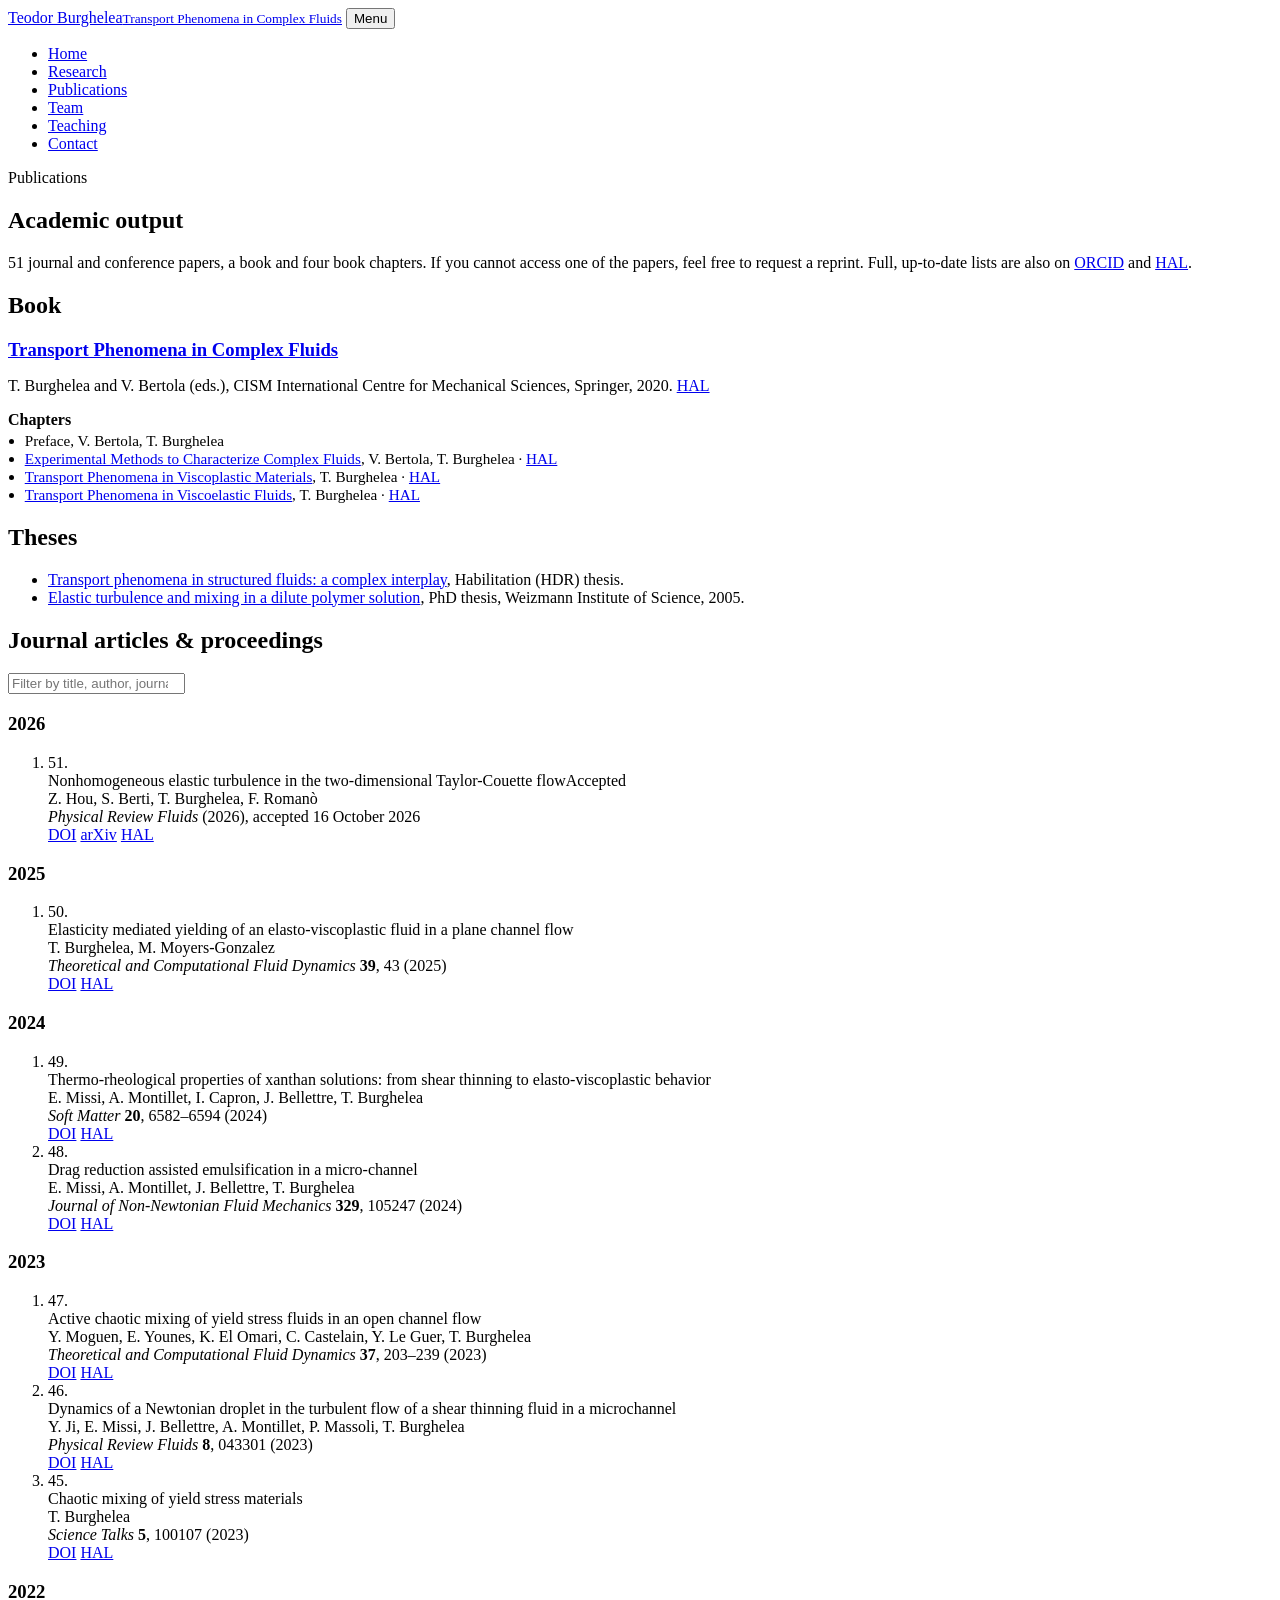
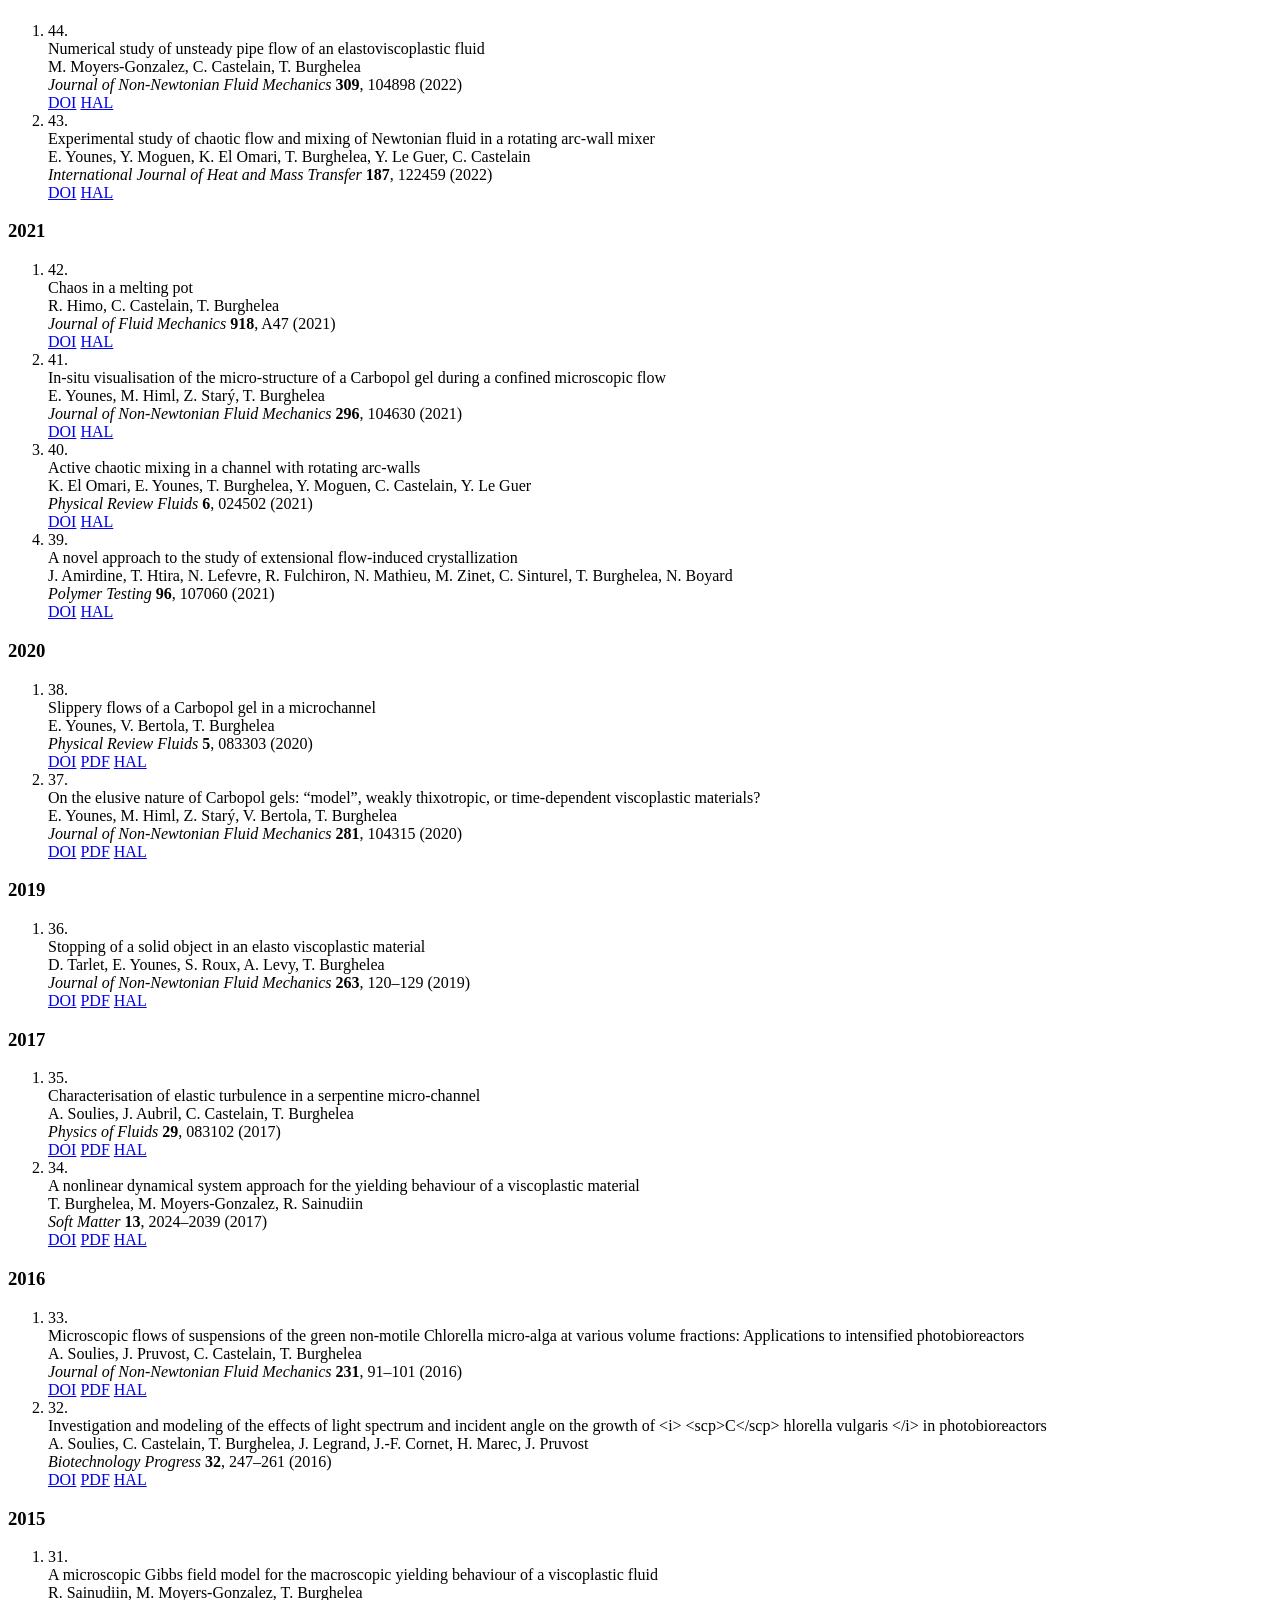
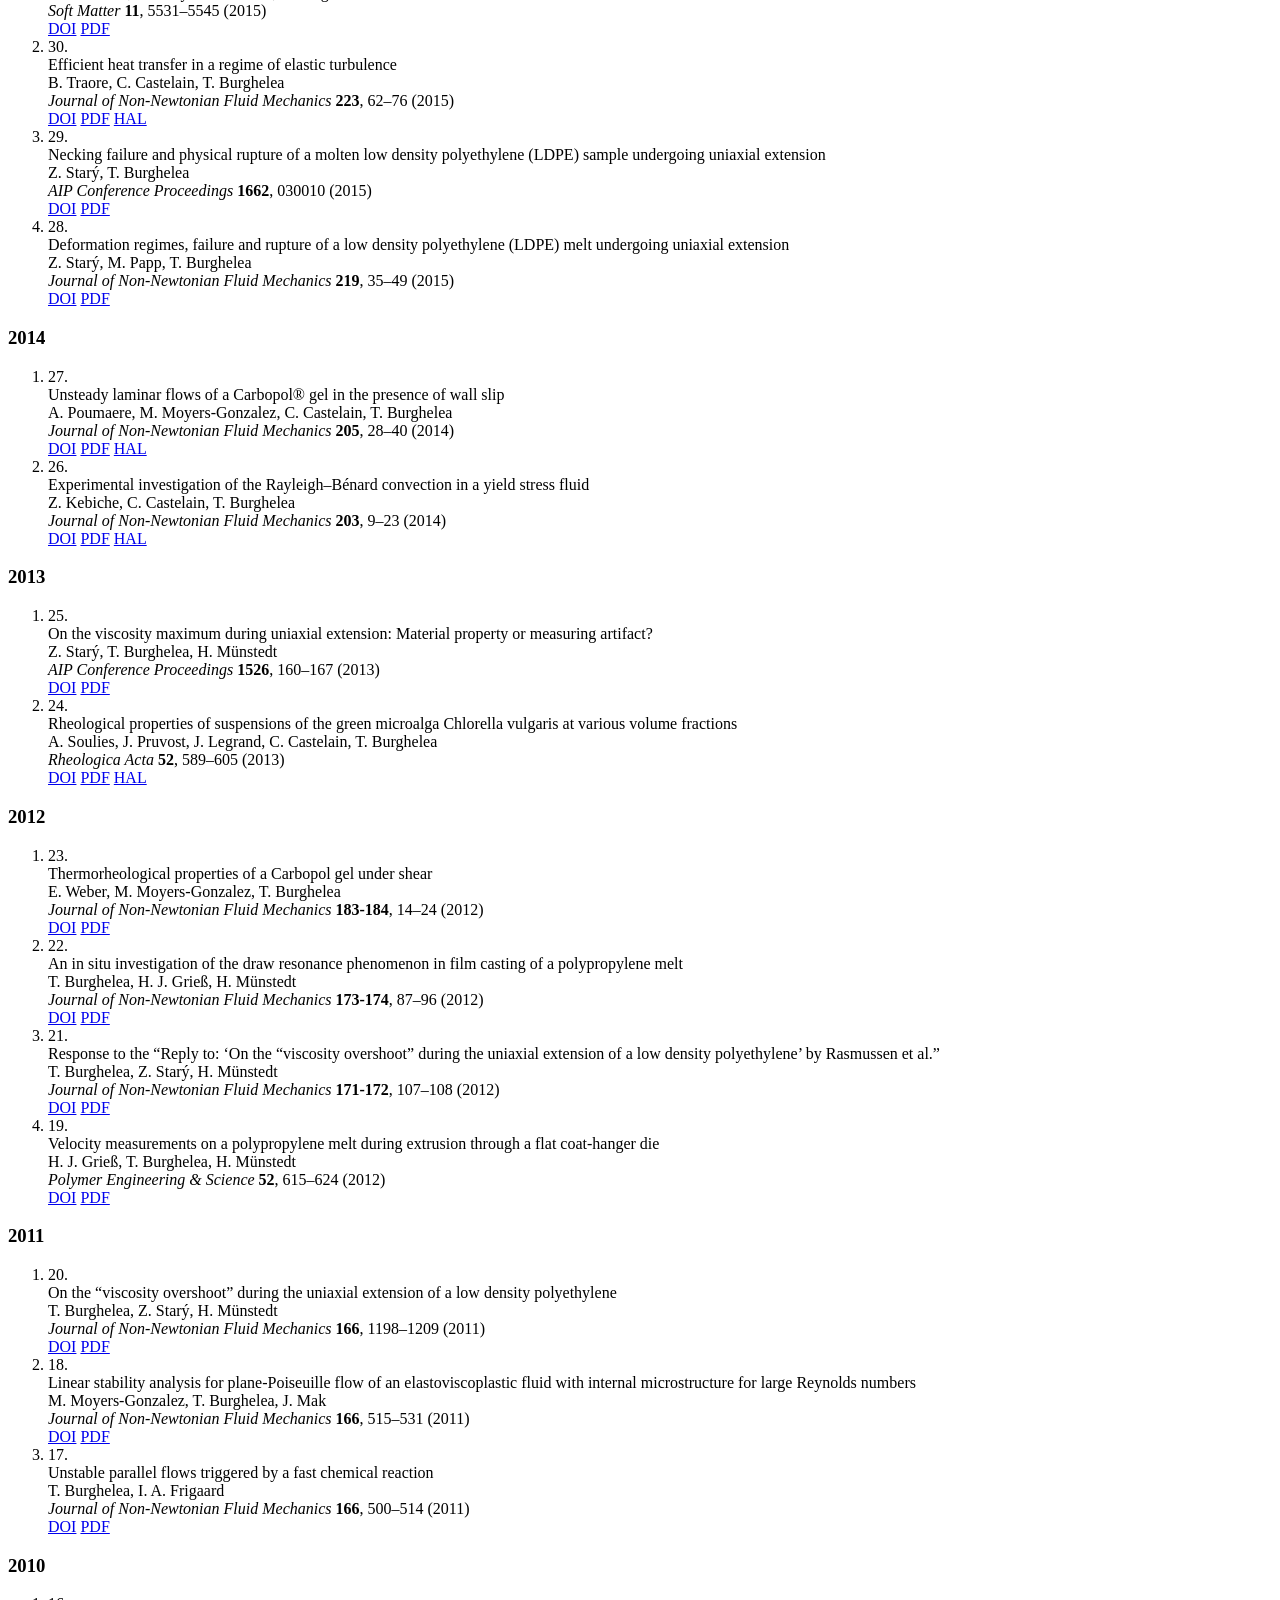
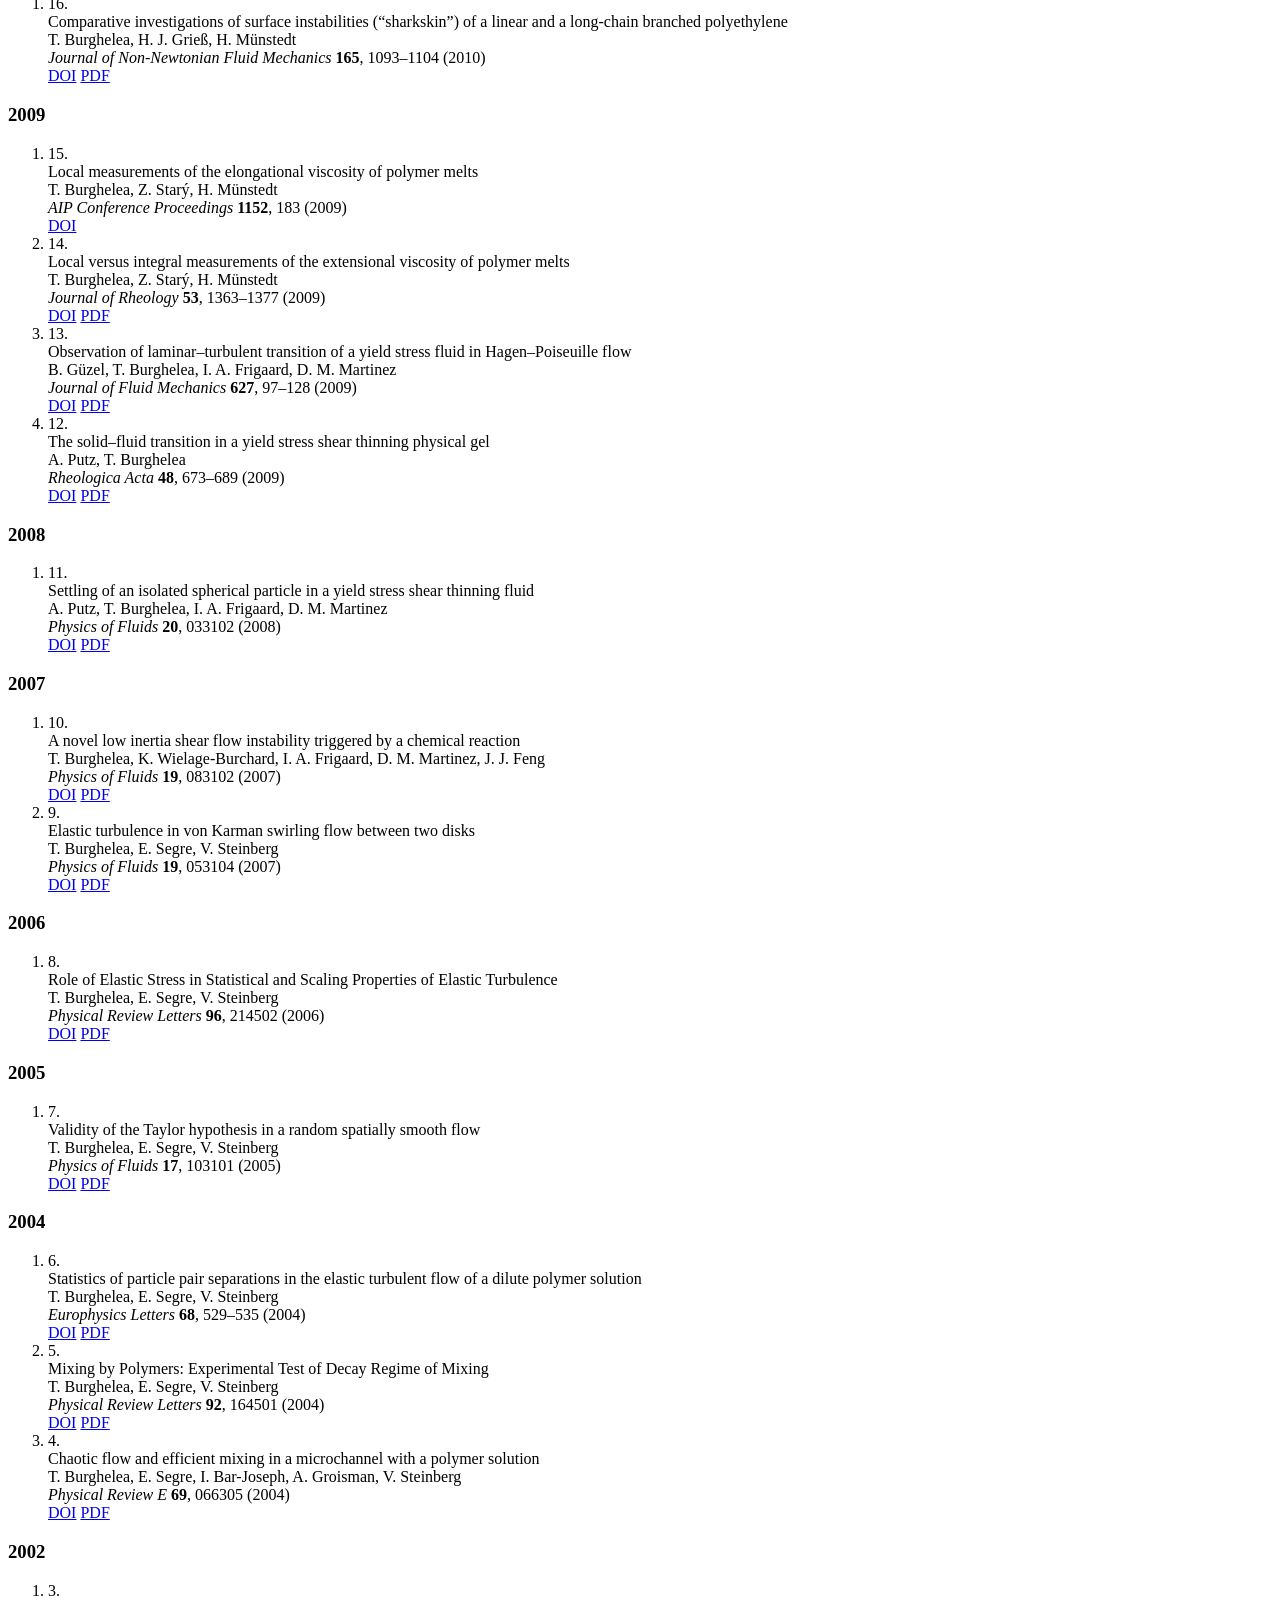
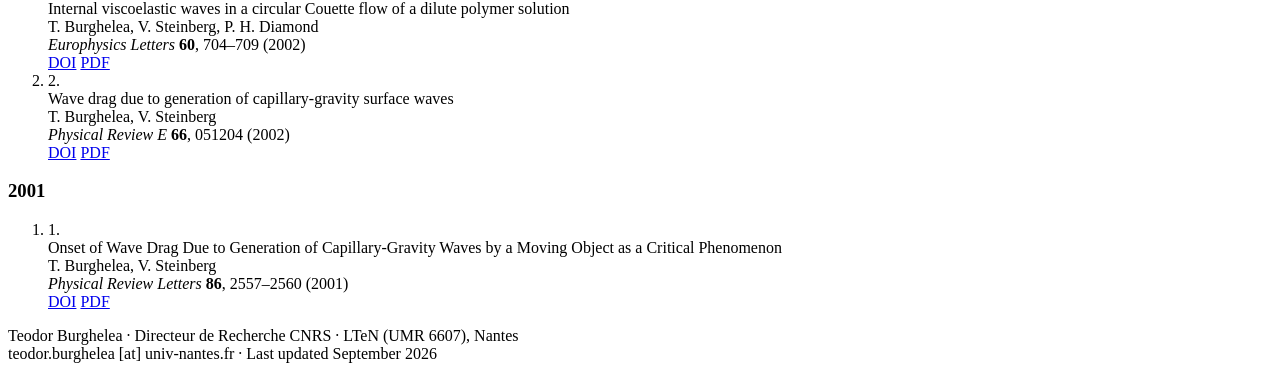
==== commit 532ff4d7: "Publications: add HAL links for all papers deposited on HAL Co-Authored-By: Claude Opus 5.5 <noreply" ====
--- a/publications.html
+++ b/publications.html
@@ -43,13 +43,13 @@
       <h2>Book</h2>
       <div class="card">
         <h3 style="margin-bottom:.2em"><a href="https://doi.org/10.1007/978-3-030-35558-6">Transport Phenomena in Complex Fluids</a></h3>
-        <p style="margin-bottom:.8em">T. Burghelea and V. Bertola (eds.), CISM International Centre for Mechanical Sciences, Springer, 2020.</p>
+        <p style="margin-bottom:.8em">T. Burghelea and V. Bertola (eds.), CISM International Centre for Mechanical Sciences, Springer, 2020. <a href="https://hal.science/hal-02367366">HAL</a></p>
         <p style="margin-bottom:.2em"><b style="color:var(--text)">Chapters</b></p>
         <ul style="margin:0;padding-left:1.1em;color:var(--muted);font-size:.95rem">
           <li>Preface, V. Bertola, T. Burghelea</li>
-          <li><a href="https://doi.org/10.1007/978-3-030-35558-6_3">Experimental Methods to Characterize Complex Fluids</a>, V. Bertola, T. Burghelea</li>
-          <li><a href="https://doi.org/10.1007/978-3-030-35558-6_5">Transport Phenomena in Viscoplastic Materials</a>, T. Burghelea</li>
-          <li>Transport Phenomena in Viscoelastic Fluids, T. Burghelea</li>
+          <li><a href="https://doi.org/10.1007/978-3-030-35558-6_3">Experimental Methods to Characterize Complex Fluids</a>, V. Bertola, T. Burghelea · <a href="https://hal.science/hal-02868912">HAL</a></li>
+          <li><a href="https://doi.org/10.1007/978-3-030-35558-6_5">Transport Phenomena in Viscoplastic Materials</a>, T. Burghelea · <a href="https://hal.science/hal-02868889">HAL</a></li>
+          <li><a href="https://doi.org/10.1007/978-3-030-35558-6_4">Transport Phenomena in Viscoelastic Fluids</a>, T. Burghelea · <a href="https://hal.science/hal-02868883">HAL</a></li>
         </ul>
       </div>
 
@@ -71,7 +71,7 @@
             <div class="t">Nonhomogeneous elastic turbulence in the two-dimensional Taylor-Couette flow<span class="tag">Accepted</span></div>
             <div class="a">Z. Hou, S. Berti, <span class="me">T. Burghelea</span>, F. Romanò</div>
             <div class="j"><i>Physical Review Fluids</i> (2026), accepted 16 October 2026</div>
-            <div class="l"><a href="https://doi.org/10.1103/p4m5-4k5l">DOI</a> · <a href="https://arxiv.org/abs/2510.13475">arXiv</a></div></div></li>
+            <div class="l"><a href="https://doi.org/10.1103/p4m5-4k5l">DOI</a> <a href="https://arxiv.org/abs/2510.13475">arXiv</a> <a href="https://hal.science/hal-05828444">HAL</a></div></div></li>
         </ol>
       </div>
       <div class="pub-group">
@@ -81,7 +81,7 @@
             <div class="t">Elasticity mediated yielding of an elasto-viscoplastic fluid in a plane channel flow</div>
             <div class="a"><span class="me">T. Burghelea</span>, M. Moyers-Gonzalez</div>
             <div class="j"><i>Theoretical and Computational Fluid Dynamics</i> <b>39</b>, 43 (2025)</div>
-            <div class="l"><a href="https://doi.org/10.1007/s00162-025-00761-1">DOI</a></div></div></li>
+            <div class="l"><a href="https://doi.org/10.1007/s00162-025-00761-1">DOI</a> <a href="https://hal.science/hal-05291259">HAL</a></div></div></li>
         </ol>
       </div>
       <div class="pub-group">
@@ -91,12 +91,12 @@
             <div class="t">Thermo-rheological properties of xanthan solutions: from shear thinning to elasto-viscoplastic behavior</div>
             <div class="a">E. Missi, A. Montillet, I. Capron, J. Bellettre, <span class="me">T. Burghelea</span></div>
             <div class="j"><i>Soft Matter</i> <b>20</b>, 6582–6594 (2024)</div>
-            <div class="l"><a href="https://doi.org/10.1039/d4sm00714j">DOI</a></div></div></li>
+            <div class="l"><a href="https://doi.org/10.1039/d4sm00714j">DOI</a> <a href="https://hal.science/hal-04670140">HAL</a></div></div></li>
           <li><span class="n">48.</span><div>
             <div class="t">Drag reduction assisted emulsification in a micro-channel</div>
             <div class="a">E. Missi, A. Montillet, J. Bellettre, <span class="me">T. Burghelea</span></div>
             <div class="j"><i>Journal of Non-Newtonian Fluid Mechanics</i> <b>329</b>, 105247 (2024)</div>
-            <div class="l"><a href="https://doi.org/10.1016/j.jnnfm.2024.105247">DOI</a></div></div></li>
+            <div class="l"><a href="https://doi.org/10.1016/j.jnnfm.2024.105247">DOI</a> <a href="https://hal.science/hal-04592571">HAL</a></div></div></li>
         </ol>
       </div>
       <div class="pub-group">
@@ -106,17 +106,17 @@
             <div class="t">Active chaotic mixing of yield stress fluids in an open channel flow</div>
             <div class="a">Y. Moguen, E. Younes, K. El Omari, C. Castelain, Y. Le Guer, <span class="me">T. Burghelea</span></div>
             <div class="j"><i>Theoretical and Computational Fluid Dynamics</i> <b>37</b>, 203–239 (2023)</div>
-            <div class="l"><a href="https://doi.org/10.1007/s00162-023-00650-5">DOI</a></div></div></li>
+            <div class="l"><a href="https://doi.org/10.1007/s00162-023-00650-5">DOI</a> <a href="https://hal.science/hal-04099025">HAL</a></div></div></li>
           <li><span class="n">46.</span><div>
             <div class="t">Dynamics of a Newtonian droplet in the turbulent flow of a shear thinning fluid in a microchannel</div>
             <div class="a">Y. Ji, E. Missi, J. Bellettre, A. Montillet, P. Massoli, <span class="me">T. Burghelea</span></div>
             <div class="j"><i>Physical Review Fluids</i> <b>8</b>, 043301 (2023)</div>
-            <div class="l"><a href="https://doi.org/10.1103/physrevfluids.8.043301">DOI</a></div></div></li>
+            <div class="l"><a href="https://doi.org/10.1103/physrevfluids.8.043301">DOI</a> <a href="https://hal.science/hal-04005170">HAL</a></div></div></li>
           <li><span class="n">45.</span><div>
             <div class="t">Chaotic mixing of yield stress materials</div>
             <div class="a"><span class="me">T. Burghelea</span></div>
             <div class="j"><i>Science Talks</i> <b>5</b>, 100107 (2023)</div>
-            <div class="l"><a href="https://doi.org/10.1016/j.sctalk.2022.100107">DOI</a></div></div></li>
+            <div class="l"><a href="https://doi.org/10.1016/j.sctalk.2022.100107">DOI</a> <a href="https://hal.science/hal-03889847">HAL</a></div></div></li>
         </ol>
       </div>
       <div class="pub-group">
@@ -126,12 +126,12 @@
             <div class="t">Numerical study of unsteady pipe flow of an elastoviscoplastic fluid</div>
             <div class="a">M. Moyers-Gonzalez, C. Castelain, <span class="me">T. Burghelea</span></div>
             <div class="j"><i>Journal of Non-Newtonian Fluid Mechanics</i> <b>309</b>, 104898 (2022)</div>
-            <div class="l"><a href="https://doi.org/10.1016/j.jnnfm.2022.104898">DOI</a></div></div></li>
+            <div class="l"><a href="https://doi.org/10.1016/j.jnnfm.2022.104898">DOI</a> <a href="https://hal.science/hal-03794124">HAL</a></div></div></li>
           <li><span class="n">43.</span><div>
             <div class="t">Experimental study of chaotic flow and mixing of Newtonian fluid in a rotating arc-wall mixer</div>
             <div class="a">E. Younes, Y. Moguen, K. El Omari, <span class="me">T. Burghelea</span>, Y. Le Guer, C. Castelain</div>
             <div class="j"><i>International Journal of Heat and Mass Transfer</i> <b>187</b>, 122459 (2022)</div>
-            <div class="l"><a href="https://doi.org/10.1016/j.ijheatmasstransfer.2021.122459">DOI</a></div></div></li>
+            <div class="l"><a href="https://doi.org/10.1016/j.ijheatmasstransfer.2021.122459">DOI</a> <a href="https://hal.science/hal-03548750">HAL</a></div></div></li>
         </ol>
       </div>
       <div class="pub-group">
@@ -141,22 +141,22 @@
             <div class="t">Chaos in a melting pot</div>
             <div class="a">R. Himo, C. Castelain, <span class="me">T. Burghelea</span></div>
             <div class="j"><i>Journal of Fluid Mechanics</i> <b>918</b>, A47 (2021)</div>
-            <div class="l"><a href="https://doi.org/10.1017/jfm.2021.367">DOI</a></div></div></li>
+            <div class="l"><a href="https://doi.org/10.1017/jfm.2021.367">DOI</a> <a href="https://hal.science/hal-03291970">HAL</a></div></div></li>
           <li><span class="n">41.</span><div>
             <div class="t">In-situ visualisation of the micro-structure of a Carbopol gel during a confined microscopic flow</div>
             <div class="a">E. Younes, M. Himl, Z. Starý, <span class="me">T. Burghelea</span></div>
             <div class="j"><i>Journal of Non-Newtonian Fluid Mechanics</i> <b>296</b>, 104630 (2021)</div>
-            <div class="l"><a href="https://doi.org/10.1016/j.jnnfm.2021.104630">DOI</a></div></div></li>
+            <div class="l"><a href="https://doi.org/10.1016/j.jnnfm.2021.104630">DOI</a> <a href="https://hal.science/hal-03334342">HAL</a></div></div></li>
           <li><span class="n">40.</span><div>
             <div class="t">Active chaotic mixing in a channel with rotating arc-walls</div>
             <div class="a">K. El Omari, E. Younes, <span class="me">T. Burghelea</span>, Y. Moguen, C. Castelain, Y. Le Guer</div>
             <div class="j"><i>Physical Review Fluids</i> <b>6</b>, 024502 (2021)</div>
-            <div class="l"><a href="https://doi.org/10.1103/physrevfluids.6.024502">DOI</a></div></div></li>
+            <div class="l"><a href="https://doi.org/10.1103/physrevfluids.6.024502">DOI</a> <a href="https://hal.science/hal-03156220">HAL</a></div></div></li>
           <li><span class="n">39.</span><div>
             <div class="t">A novel approach to the study of extensional flow-induced crystallization</div>
             <div class="a">J. Amirdine, T. Htira, N. Lefevre, R. Fulchiron, N. Mathieu, M. Zinet, C. Sinturel, <span class="me">T. Burghelea</span>, N. Boyard</div>
             <div class="j"><i>Polymer Testing</i> <b>96</b>, 107060 (2021)</div>
-            <div class="l"><a href="https://doi.org/10.1016/j.polymertesting.2021.107060">DOI</a></div></div></li>
+            <div class="l"><a href="https://doi.org/10.1016/j.polymertesting.2021.107060">DOI</a> <a href="https://hal.science/hal-03113971">HAL</a></div></div></li>
         </ol>
       </div>
       <div class="pub-group">
@@ -166,12 +166,12 @@
             <div class="t">Slippery flows of a Carbopol gel in a microchannel</div>
             <div class="a">E. Younes, V. Bertola, <span class="me">T. Burghelea</span></div>
             <div class="j"><i>Physical Review Fluids</i> <b>5</b>, 083303 (2020)</div>
-            <div class="l"><a href="https://doi.org/10.1103/physrevfluids.5.083303">DOI</a> <a href="https://drive.google.com/open?id=1CWK4Ca-ivJJ1u1KiDbmqlvINR8bcky2M">PDF</a></div></div></li>
+            <div class="l"><a href="https://doi.org/10.1103/physrevfluids.5.083303">DOI</a> <a href="https://drive.google.com/open?id=1CWK4Ca-ivJJ1u1KiDbmqlvINR8bcky2M">PDF</a> <a href="https://hal.science/hal-02970815">HAL</a></div></div></li>
           <li><span class="n">37.</span><div>
             <div class="t">On the elusive nature of Carbopol gels: “model”, weakly thixotropic, or time-dependent viscoplastic materials?</div>
             <div class="a">E. Younes, M. Himl, Z. Starý, V. Bertola, <span class="me">T. Burghelea</span></div>
             <div class="j"><i>Journal of Non-Newtonian Fluid Mechanics</i> <b>281</b>, 104315 (2020)</div>
-            <div class="l"><a href="https://doi.org/10.1016/j.jnnfm.2020.104315">DOI</a> <a href="https://drive.google.com/open?id=1r4O-Oz6eNsHGQ24A7lDcEOLIjbbIvzz0">PDF</a></div></div></li>
+            <div class="l"><a href="https://doi.org/10.1016/j.jnnfm.2020.104315">DOI</a> <a href="https://drive.google.com/open?id=1r4O-Oz6eNsHGQ24A7lDcEOLIjbbIvzz0">PDF</a> <a href="https://hal.science/hal-02865265">HAL</a></div></div></li>
         </ol>
       </div>
       <div class="pub-group">
@@ -181,7 +181,7 @@
             <div class="t">Stopping of a solid object in an elasto viscoplastic material</div>
             <div class="a">D. Tarlet, E. Younes, S. Roux, A. Levy, <span class="me">T. Burghelea</span></div>
             <div class="j"><i>Journal of Non-Newtonian Fluid Mechanics</i> <b>263</b>, 120–129 (2019)</div>
-            <div class="l"><a href="https://doi.org/10.1016/j.jnnfm.2018.11.006">DOI</a> <a href="https://drive.google.com/open?id=1zCHIprPU5i-UnoYswbzY9OH0eGIQHwZE">PDF</a></div></div></li>
+            <div class="l"><a href="https://doi.org/10.1016/j.jnnfm.2018.11.006">DOI</a> <a href="https://drive.google.com/open?id=1zCHIprPU5i-UnoYswbzY9OH0eGIQHwZE">PDF</a> <a href="https://hal.science/hal-02358756">HAL</a></div></div></li>
         </ol>
       </div>
       <div class="pub-group">
@@ -191,12 +191,12 @@
             <div class="t">Characterisation of elastic turbulence in a serpentine micro-channel</div>
             <div class="a">A. Soulies, J. Aubril, C. Castelain, <span class="me">T. Burghelea</span></div>
             <div class="j"><i>Physics of Fluids</i> <b>29</b>, 083102 (2017)</div>
-            <div class="l"><a href="https://doi.org/10.1063/1.4996356">DOI</a> <a href="https://drive.google.com/open?id=19BpyRWKFr-NzFrSxv8fVtQPDkHVCY6rK">PDF</a></div></div></li>
+            <div class="l"><a href="https://doi.org/10.1063/1.4996356">DOI</a> <a href="https://drive.google.com/open?id=19BpyRWKFr-NzFrSxv8fVtQPDkHVCY6rK">PDF</a> <a href="https://hal.science/hal-02364952">HAL</a></div></div></li>
           <li><span class="n">34.</span><div>
             <div class="t">A nonlinear dynamical system approach for the yielding behaviour of a viscoplastic material</div>
             <div class="a"><span class="me">T. Burghelea</span>, M. Moyers-Gonzalez, R. Sainudiin</div>
             <div class="j"><i>Soft Matter</i> <b>13</b>, 2024–2039 (2017)</div>
-            <div class="l"><a href="https://doi.org/10.1039/c6sm02361d">DOI</a> <a href="https://drive.google.com/open?id=1f3c8PZ24sJyDvIcUMtL2n1i-3pvbmIo9">PDF</a></div></div></li>
+            <div class="l"><a href="https://doi.org/10.1039/c6sm02361d">DOI</a> <a href="https://drive.google.com/open?id=1f3c8PZ24sJyDvIcUMtL2n1i-3pvbmIo9">PDF</a> <a href="https://hal.science/hal-02364957">HAL</a></div></div></li>
         </ol>
       </div>
       <div class="pub-group">
@@ -206,7 +206,7 @@
             <div class="t">Microscopic flows of suspensions of the green non-motile Chlorella micro-alga at various volume fractions: Applications to intensified photobioreactors</div>
             <div class="a">A. Soulies, J. Pruvost, C. Castelain, <span class="me">T. Burghelea</span></div>
             <div class="j"><i>Journal of Non-Newtonian Fluid Mechanics</i> <b>231</b>, 91–101 (2016)</div>
-            <div class="l"><a href="https://doi.org/10.1016/j.jnnfm.2016.03.012">DOI</a> <a href="https://drive.google.com/open?id=1ovv2FJOwBiUpQgII10-t5hem9mw2V-Zj">PDF</a></div></div></li>
+            <div class="l"><a href="https://doi.org/10.1016/j.jnnfm.2016.03.012">DOI</a> <a href="https://drive.google.com/open?id=1ovv2FJOwBiUpQgII10-t5hem9mw2V-Zj">PDF</a> <a href="https://hal.science/hal-01527163">HAL</a></div></div></li>
           <li><span class="n">32.</span><div>
             <div class="t">Investigation and modeling of the effects of light spectrum and incident angle on the growth of
                     &lt;i&gt;
@@ -216,7 +216,7 @@
                     in photobioreactors</div>
             <div class="a">A. Soulies, C. Castelain, <span class="me">T. Burghelea</span>, J. Legrand, J.-F. Cornet, H. Marec, J. Pruvost</div>
             <div class="j"><i>Biotechnology Progress</i> <b>32</b>, 247–261 (2016)</div>
-            <div class="l"><a href="https://doi.org/10.1002/btpr.2244">DOI</a> <a href="https://hal.archives-ouvertes.fr/hal-01950701/document">PDF</a></div></div></li>
+            <div class="l"><a href="https://doi.org/10.1002/btpr.2244">DOI</a> <a href="https://hal.archives-ouvertes.fr/hal-01950701/document">PDF</a> <a href="https://hal.science/hal-01950701">HAL</a></div></div></li>
         </ol>
       </div>
       <div class="pub-group">
@@ -231,7 +231,7 @@
             <div class="t">Efficient heat transfer in a regime of elastic turbulence</div>
             <div class="a">B. Traore, C. Castelain, <span class="me">T. Burghelea</span></div>
             <div class="j"><i>Journal of Non-Newtonian Fluid Mechanics</i> <b>223</b>, 62–76 (2015)</div>
-            <div class="l"><a href="https://doi.org/10.1016/j.jnnfm.2015.05.005">DOI</a> <a href="https://drive.google.com/open?id=1FeMjCOXxEw15dFaHtPetenrxBNQqzbBp">PDF</a></div></div></li>
+            <div class="l"><a href="https://doi.org/10.1016/j.jnnfm.2015.05.005">DOI</a> <a href="https://drive.google.com/open?id=1FeMjCOXxEw15dFaHtPetenrxBNQqzbBp">PDF</a> <a href="https://hal.science/hal-02099517">HAL</a></div></div></li>
           <li><span class="n">29.</span><div>
             <div class="t">Necking failure and physical rupture of a molten low density polyethylene (LDPE) sample undergoing uniaxial extension</div>
             <div class="a">Z. Starý, <span class="me">T. Burghelea</span></div>
@@ -251,12 +251,12 @@
             <div class="t">Unsteady laminar flows of a Carbopol® gel in the presence of wall slip</div>
             <div class="a">A. Poumaere, M. Moyers-Gonzalez, C. Castelain, <span class="me">T. Burghelea</span></div>
             <div class="j"><i>Journal of Non-Newtonian Fluid Mechanics</i> <b>205</b>, 28–40 (2014)</div>
-            <div class="l"><a href="https://doi.org/10.1016/j.jnnfm.2014.01.003">DOI</a> <a href="https://drive.google.com/open?id=1_UeS1-4DSMkROoocVHyWTHBHXkRer2Ks">PDF</a></div></div></li>
+            <div class="l"><a href="https://doi.org/10.1016/j.jnnfm.2014.01.003">DOI</a> <a href="https://drive.google.com/open?id=1_UeS1-4DSMkROoocVHyWTHBHXkRer2Ks">PDF</a> <a href="https://hal.science/hal-03146473">HAL</a></div></div></li>
           <li><span class="n">26.</span><div>
             <div class="t">Experimental investigation of the Rayleigh–Bénard convection in a yield stress fluid</div>
             <div class="a">Z. Kebiche, C. Castelain, <span class="me">T. Burghelea</span></div>
             <div class="j"><i>Journal of Non-Newtonian Fluid Mechanics</i> <b>203</b>, 9–23 (2014)</div>
-            <div class="l"><a href="https://doi.org/10.1016/j.jnnfm.2013.10.005">DOI</a> <a href="https://drive.google.com/open?id=1GJmpb8IbQKzhhJx0UnE60vl9AgWhDPUp">PDF</a></div></div></li>
+            <div class="l"><a href="https://doi.org/10.1016/j.jnnfm.2013.10.005">DOI</a> <a href="https://drive.google.com/open?id=1GJmpb8IbQKzhhJx0UnE60vl9AgWhDPUp">PDF</a> <a href="https://hal.science/hal-03146431">HAL</a></div></div></li>
         </ol>
       </div>
       <div class="pub-group">
@@ -271,7 +271,7 @@
             <div class="t">Rheological properties of suspensions of the green microalga Chlorella vulgaris at various volume fractions</div>
             <div class="a">A. Soulies, J. Pruvost, J. Legrand, C. Castelain, <span class="me">T. Burghelea</span></div>
             <div class="j"><i>Rheologica Acta</i> <b>52</b>, 589–605 (2013)</div>
-            <div class="l"><a href="https://doi.org/10.1007/s00397-013-0700-z">DOI</a> <a href="https://drive.google.com/open?id=12p7x5On2Sk_m-kbSHKq6b0KEUeJlfDo7">PDF</a></div></div></li>
+            <div class="l"><a href="https://doi.org/10.1007/s00397-013-0700-z">DOI</a> <a href="https://drive.google.com/open?id=12p7x5On2Sk_m-kbSHKq6b0KEUeJlfDo7">PDF</a> <a href="https://hal.science/hal-02534134">HAL</a></div></div></li>
         </ol>
       </div>
       <div class="pub-group">
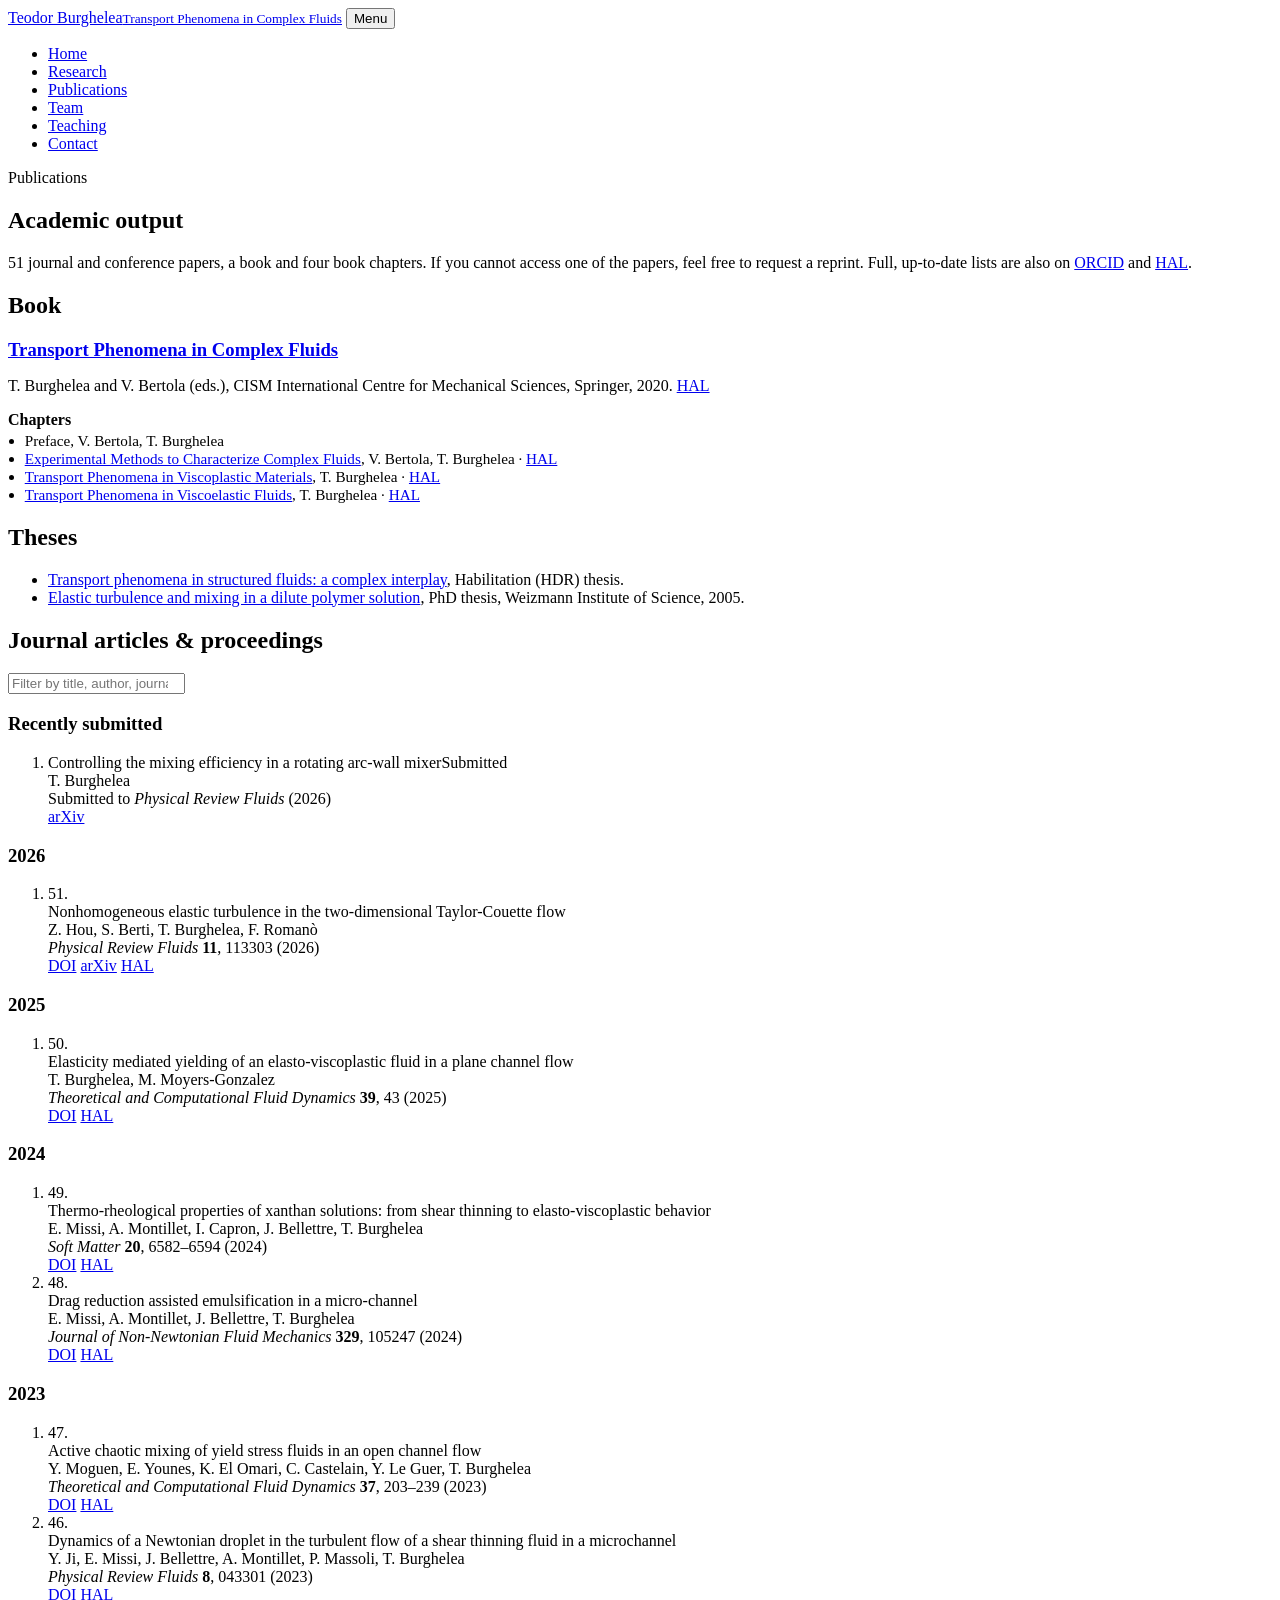
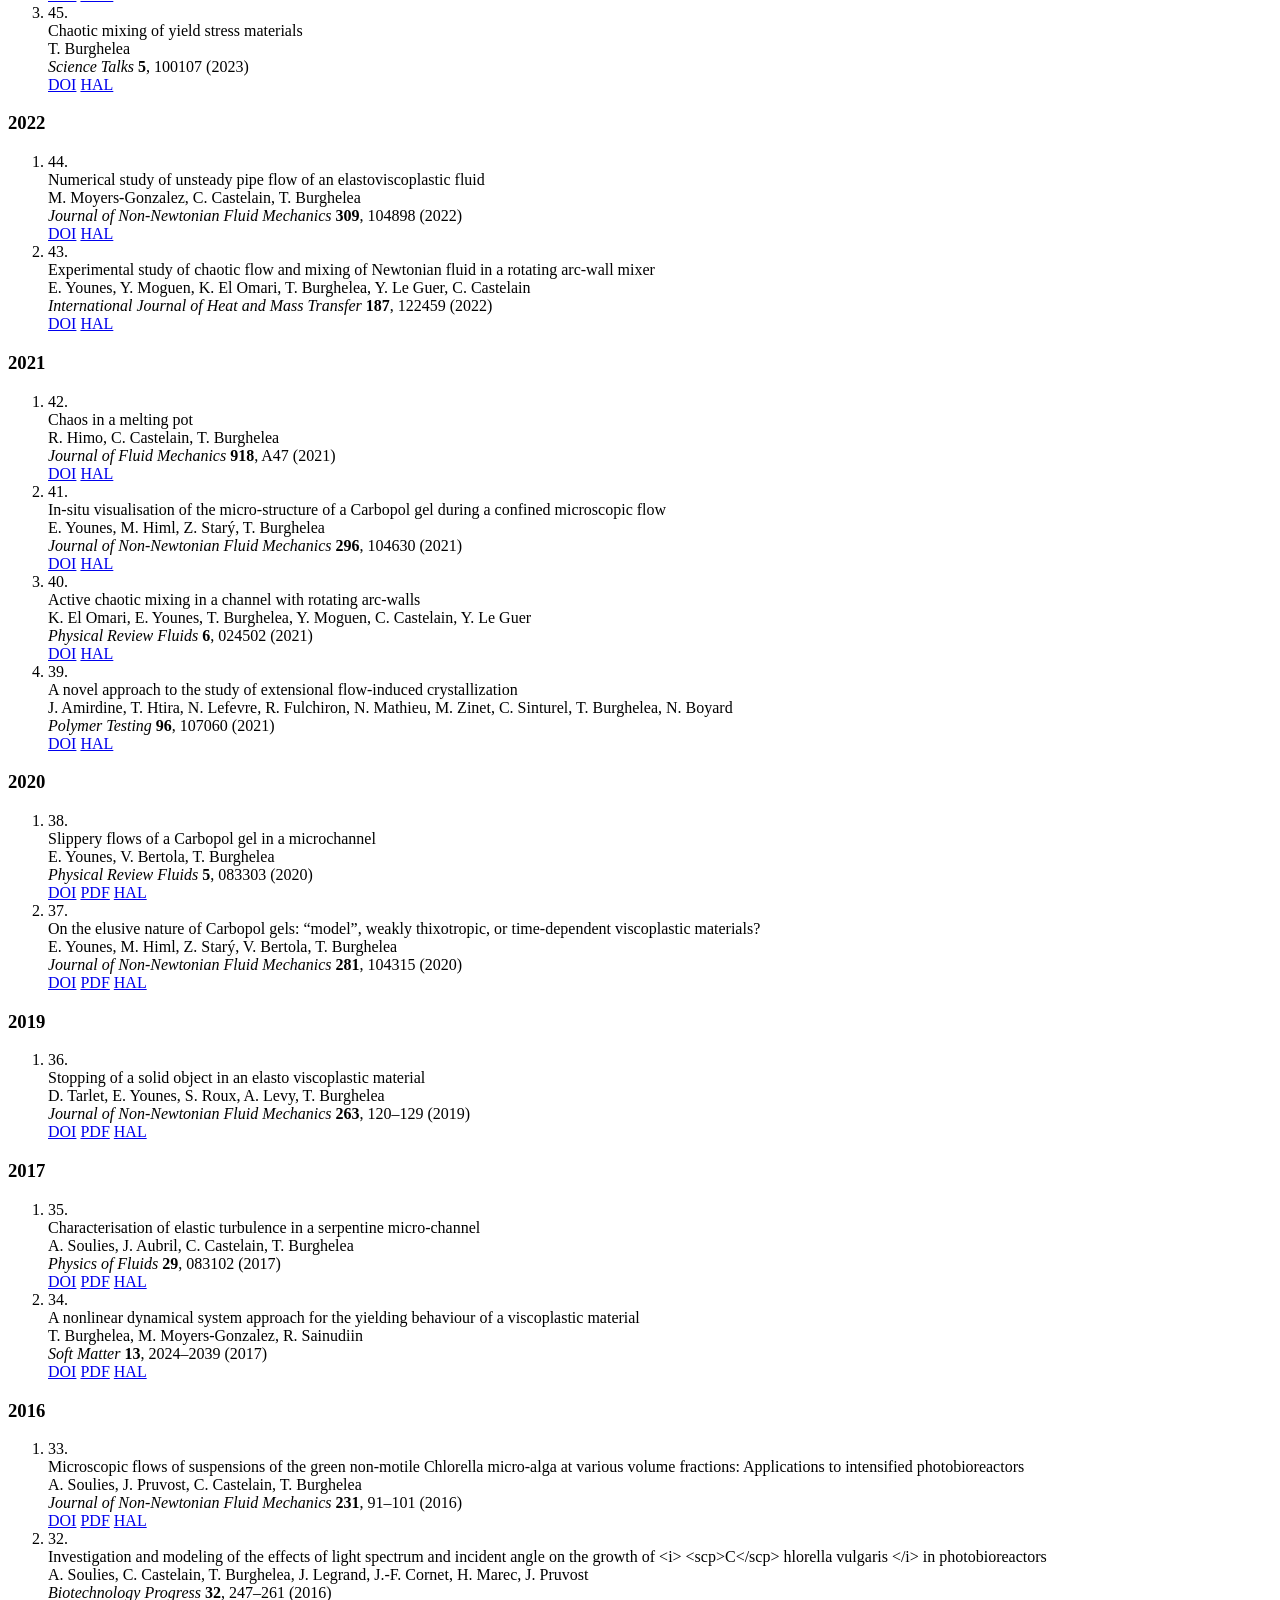
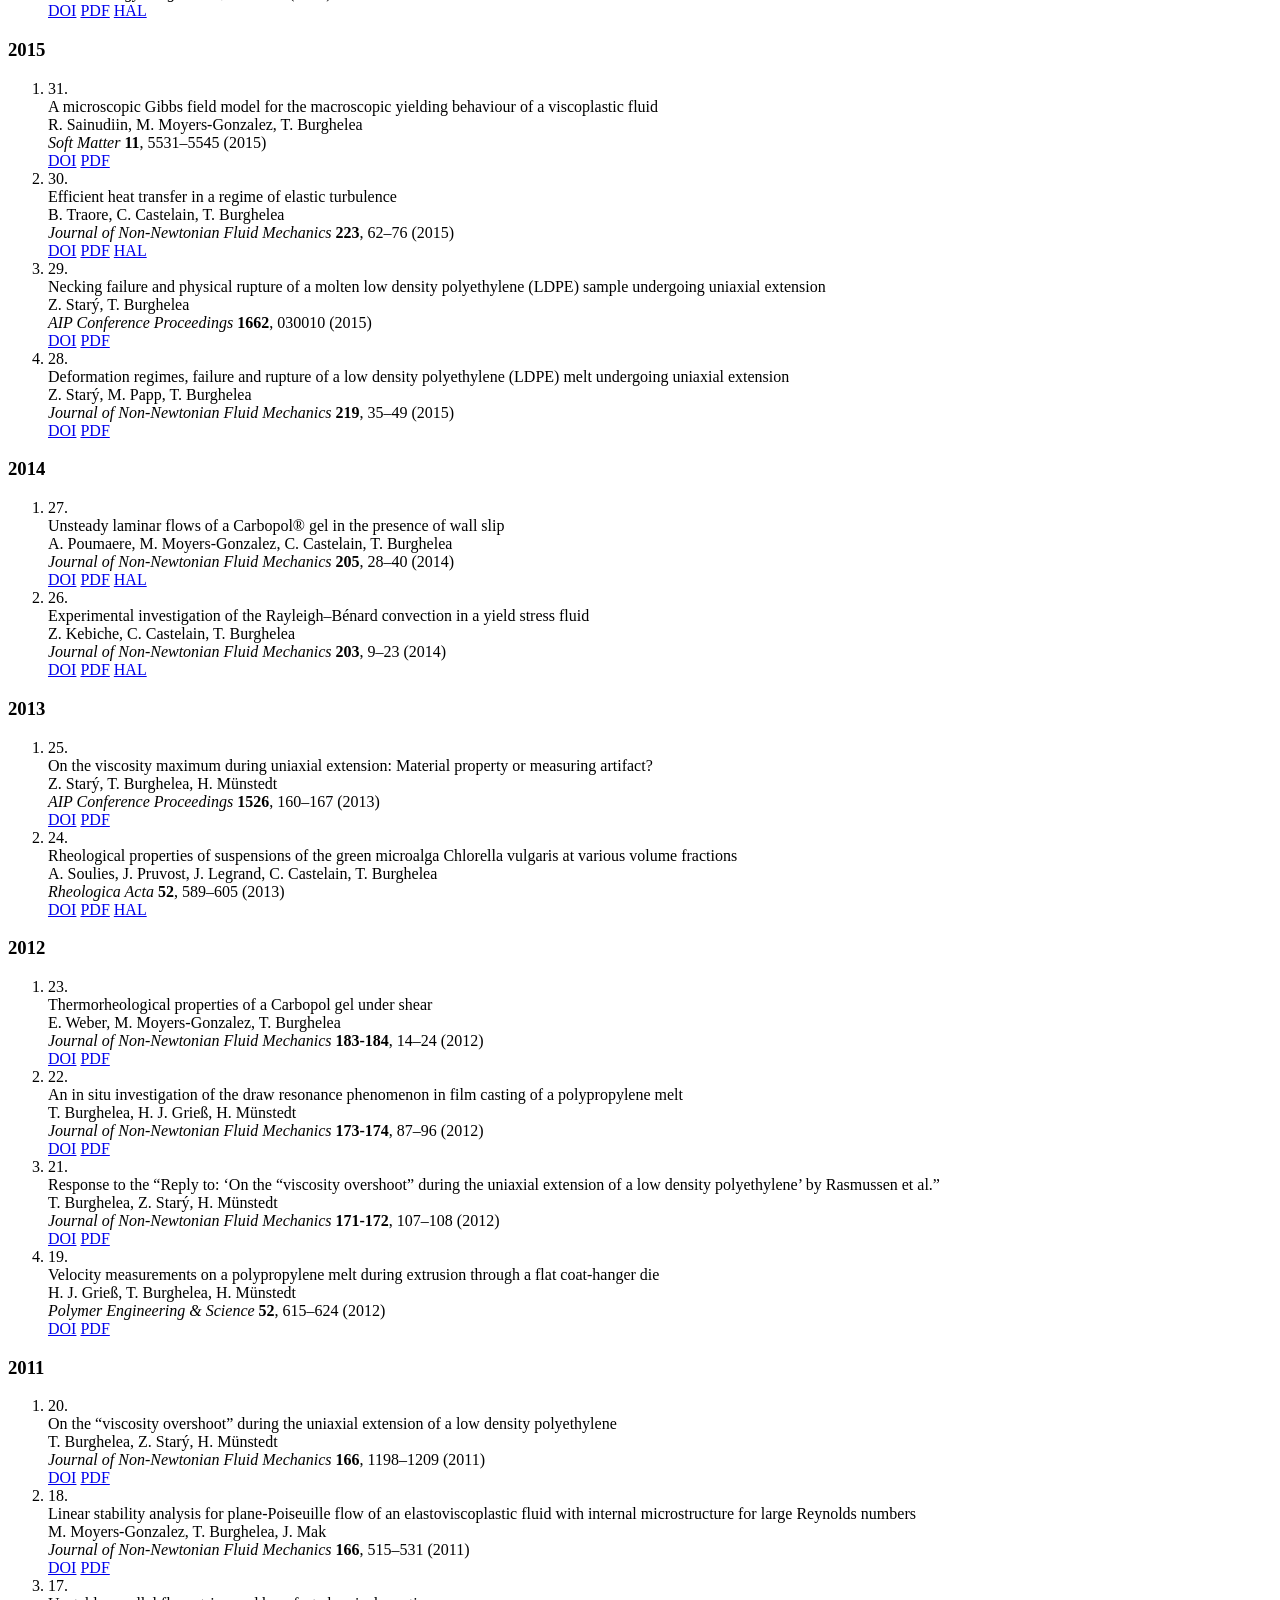
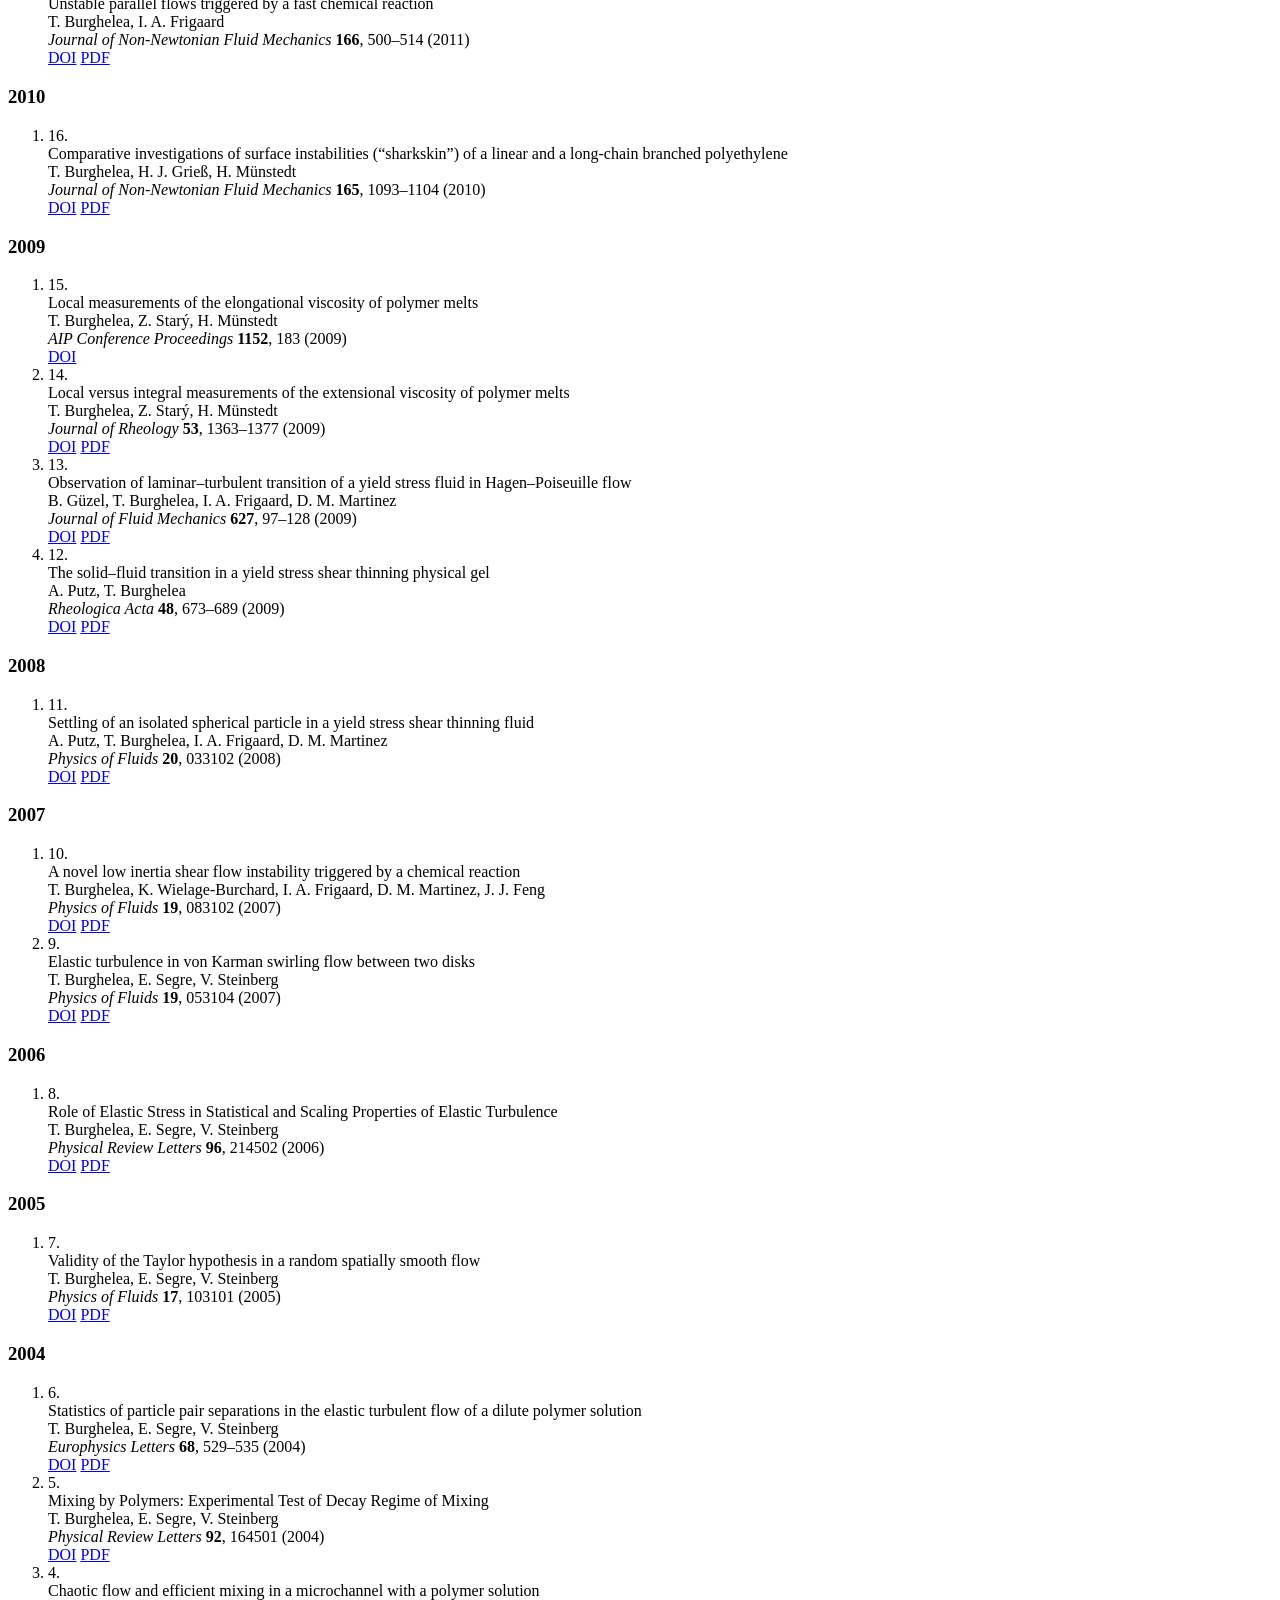
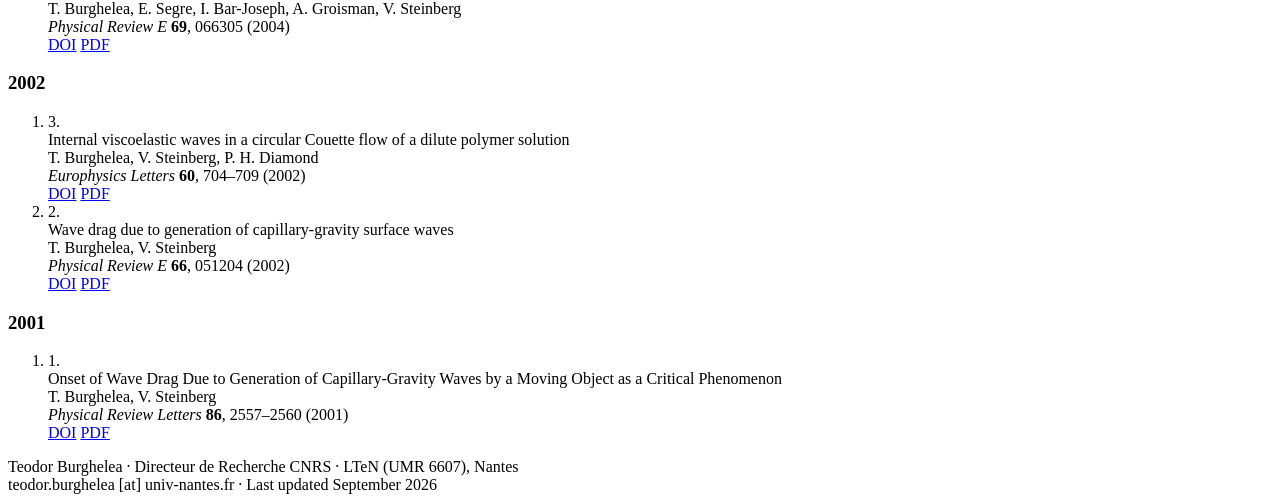
==== commit 8df59200: "Publications: PRF Taylor-Couette paper published (11, 113303); add recently submitted arXiv preprint" ====
--- a/publications.html
+++ b/publications.html
@@ -65,12 +65,22 @@
         <span class="pub-count" id="pub-count"></span>
       </div>
       <div class="pub-group">
+        <h3 class="pub-year">Recently submitted</h3>
+        <ol class="pubs">
+          <li><span class="n"></span><div>
+            <div class="t">Controlling the mixing efficiency in a rotating arc-wall mixer<span class="tag">Submitted</span></div>
+            <div class="a"><span class="me">T. Burghelea</span></div>
+            <div class="j">Submitted to <i>Physical Review Fluids</i> (2026)</div>
+            <div class="l"><a href="https://arxiv.org/abs/2611.25697">arXiv</a></div></div></li>
+        </ol>
+      </div>
+      <div class="pub-group">
         <h3 class="pub-year">2026</h3>
         <ol class="pubs">
           <li><span class="n">51.</span><div>
-            <div class="t">Nonhomogeneous elastic turbulence in the two-dimensional Taylor-Couette flow<span class="tag">Accepted</span></div>
+            <div class="t">Nonhomogeneous elastic turbulence in the two-dimensional Taylor-Couette flow</div>
             <div class="a">Z. Hou, S. Berti, <span class="me">T. Burghelea</span>, F. Romanò</div>
-            <div class="j"><i>Physical Review Fluids</i> (2026), accepted 16 October 2026</div>
+            <div class="j"><i>Physical Review Fluids</i> <b>11</b>, 113303 (2026)</div>
             <div class="l"><a href="https://doi.org/10.1103/p4m5-4k5l">DOI</a> <a href="https://arxiv.org/abs/2510.13475">arXiv</a> <a href="https://hal.science/hal-05828444">HAL</a></div></div></li>
         </ol>
       </div>
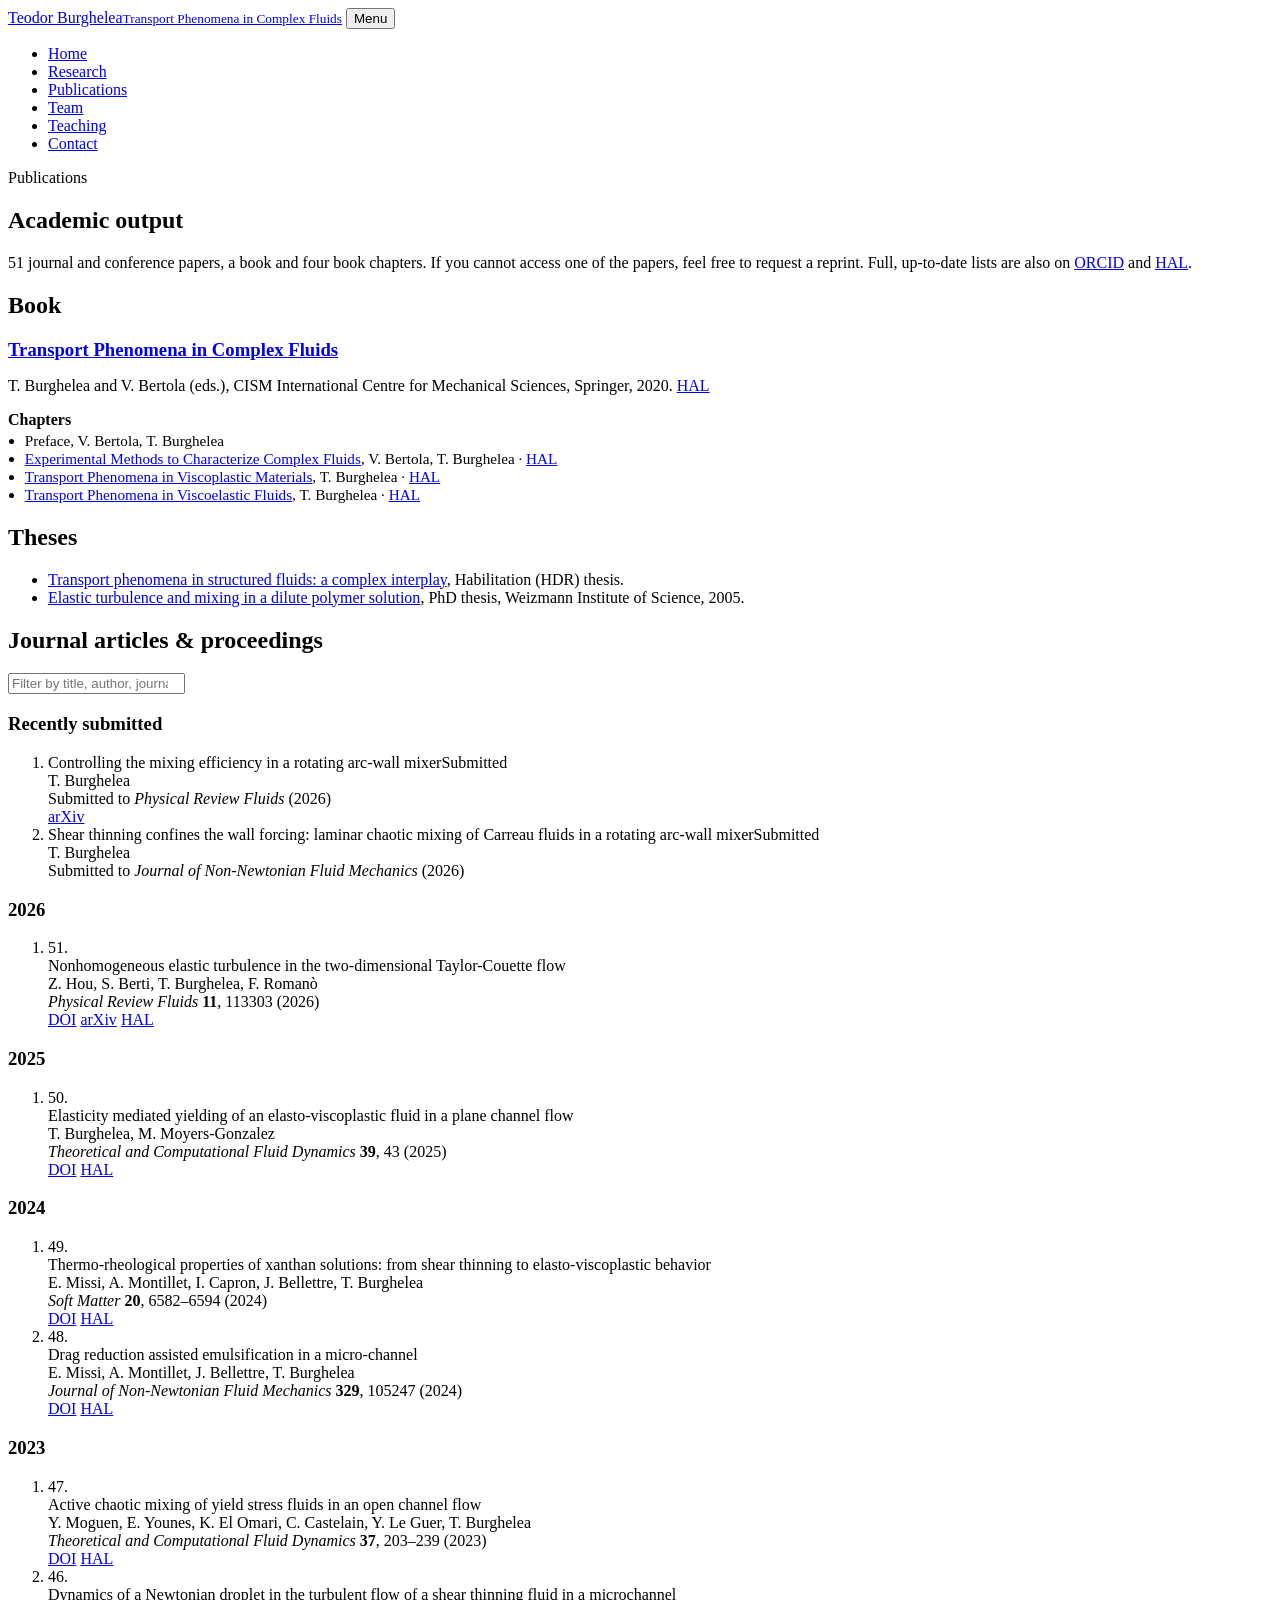
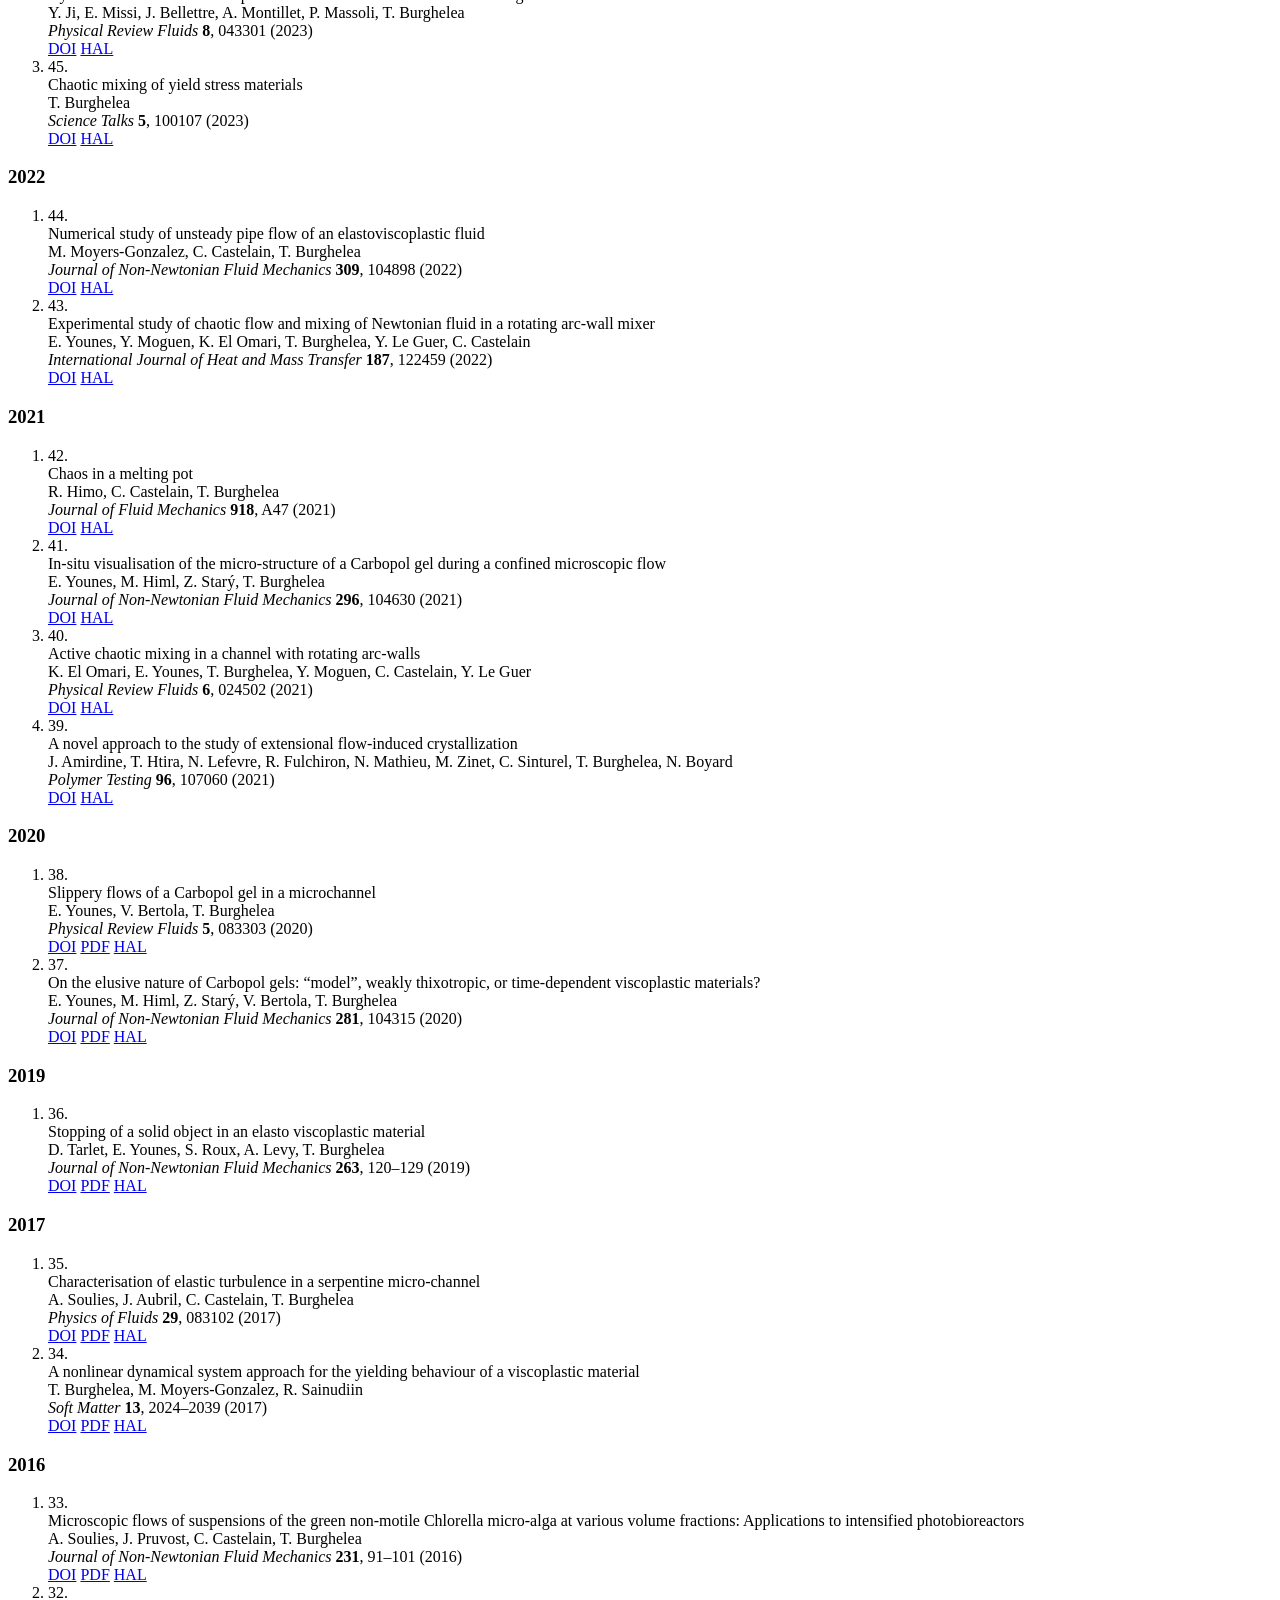
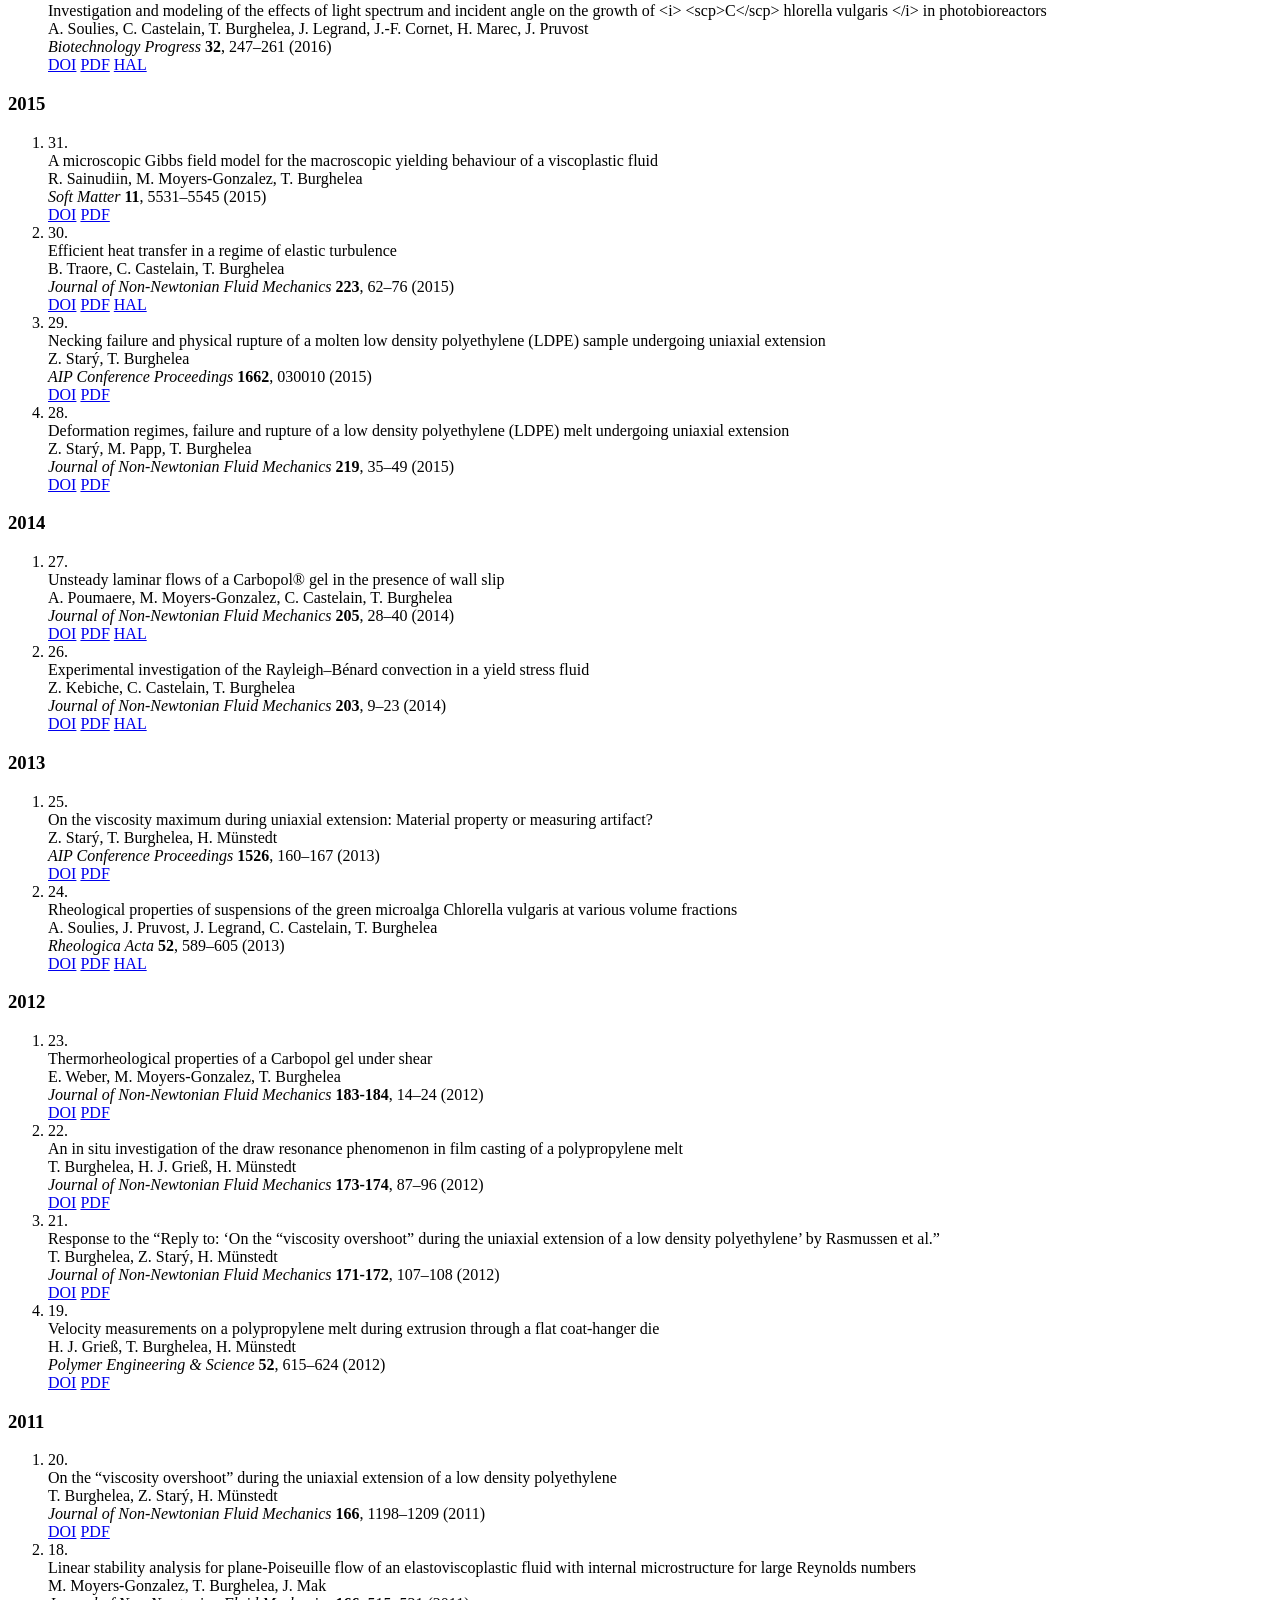
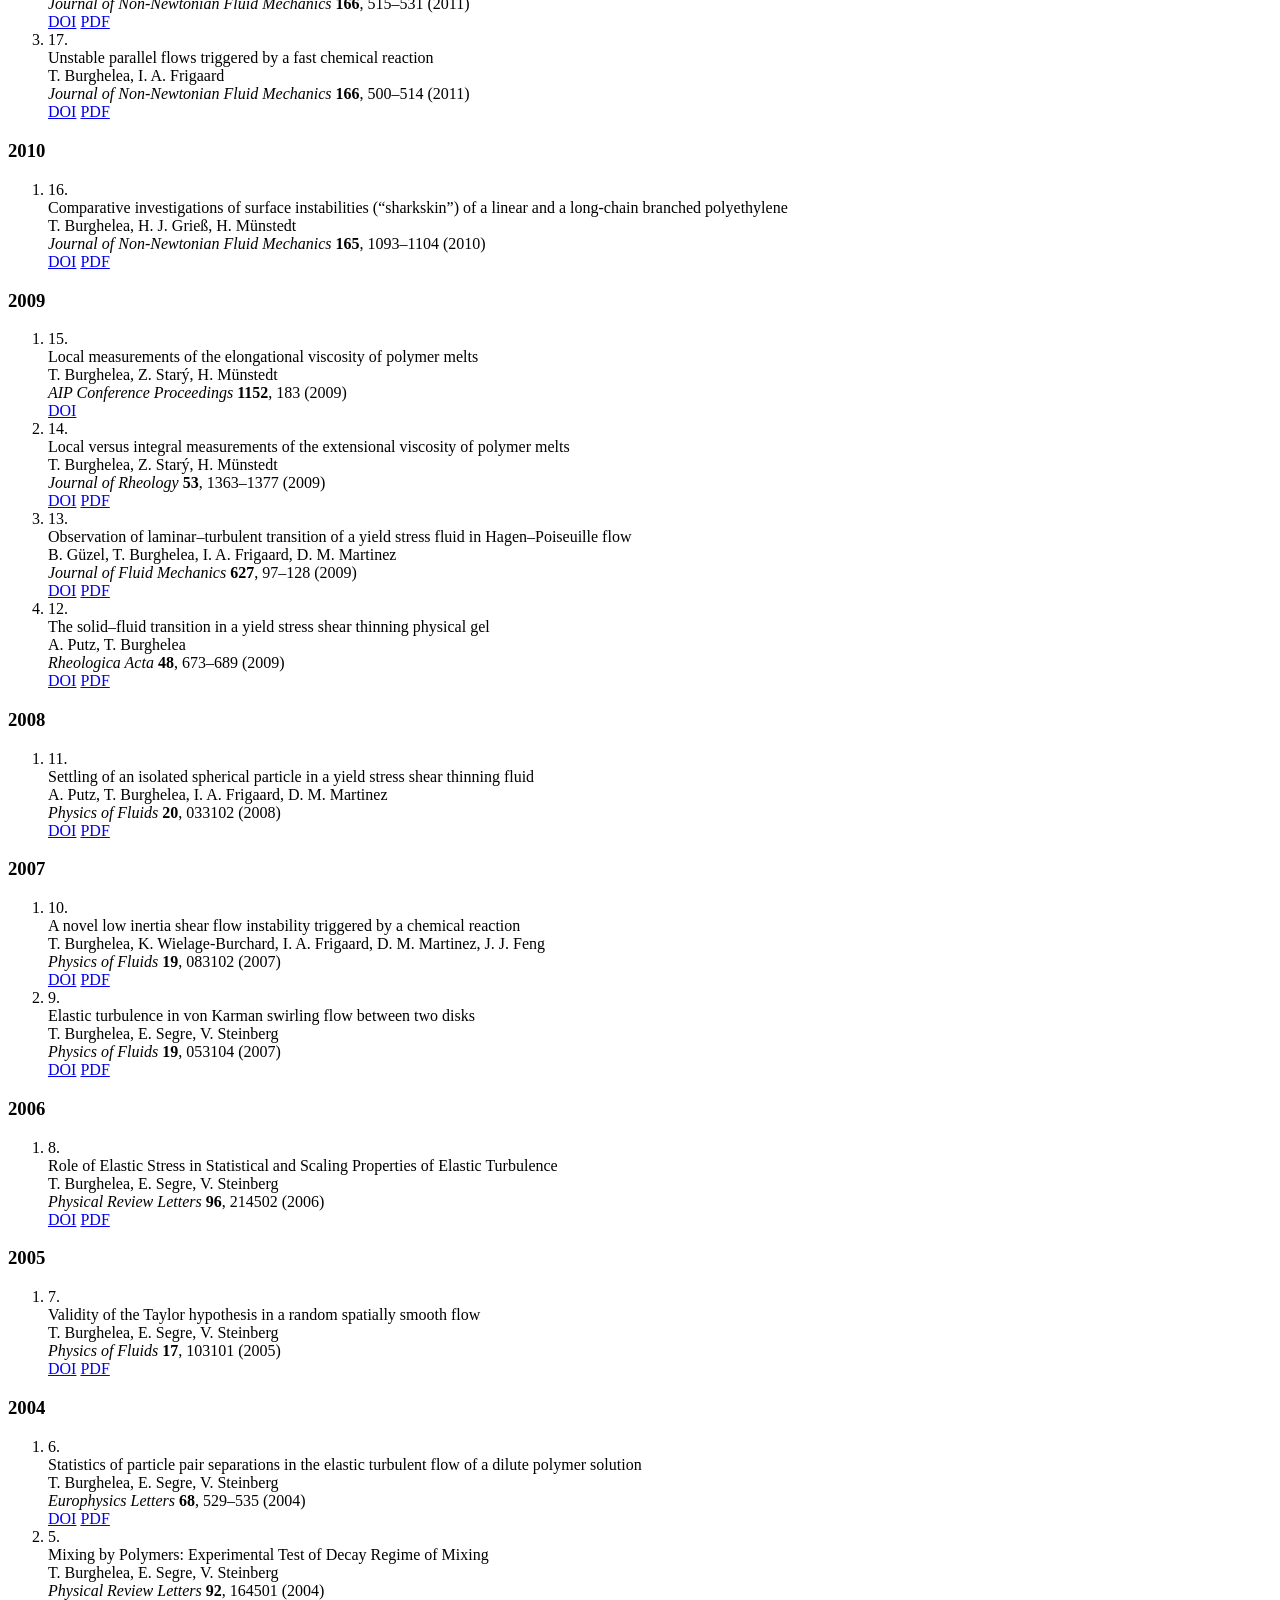
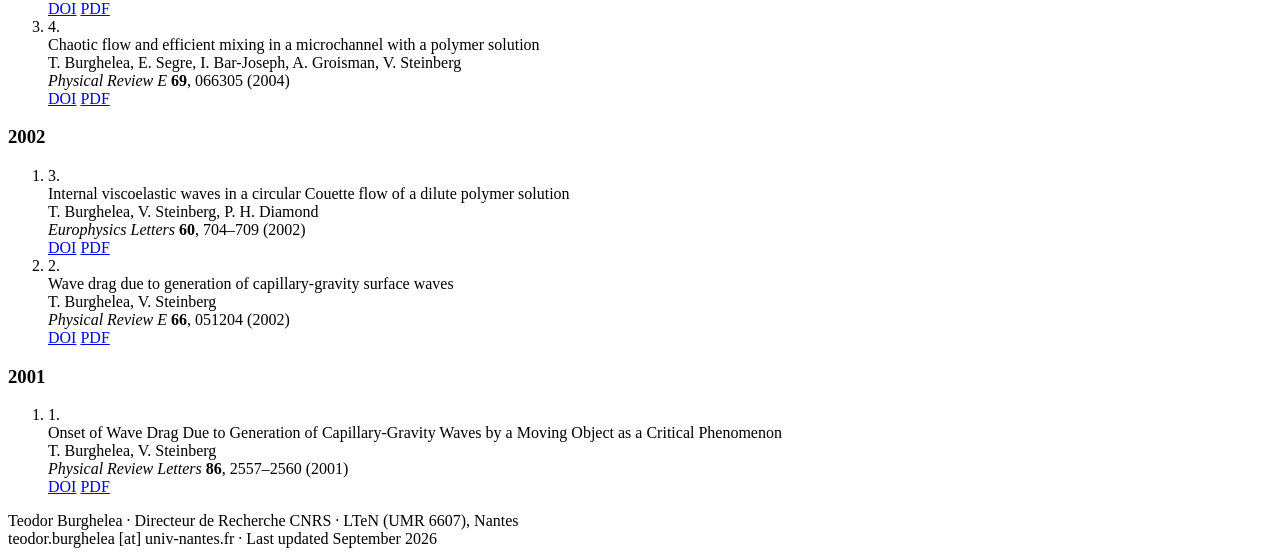
==== commit da36d282: "Publications: add shear-thinning arc-wall mixer paper (submitted to JNNFM) Co-Authored-By: Claude Op" ====
--- a/publications.html
+++ b/publications.html
@@ -72,6 +72,10 @@
             <div class="a"><span class="me">T. Burghelea</span></div>
             <div class="j">Submitted to <i>Physical Review Fluids</i> (2026)</div>
             <div class="l"><a href="https://arxiv.org/abs/2611.25697">arXiv</a></div></div></li>
+          <li><span class="n"></span><div>
+            <div class="t">Shear thinning confines the wall forcing: laminar chaotic mixing of Carreau fluids in a rotating arc-wall mixer<span class="tag">Submitted</span></div>
+            <div class="a"><span class="me">T. Burghelea</span></div>
+            <div class="j">Submitted to <i>Journal of Non-Newtonian Fluid Mechanics</i> (2026)</div></div></li>
         </ol>
       </div>
       <div class="pub-group">
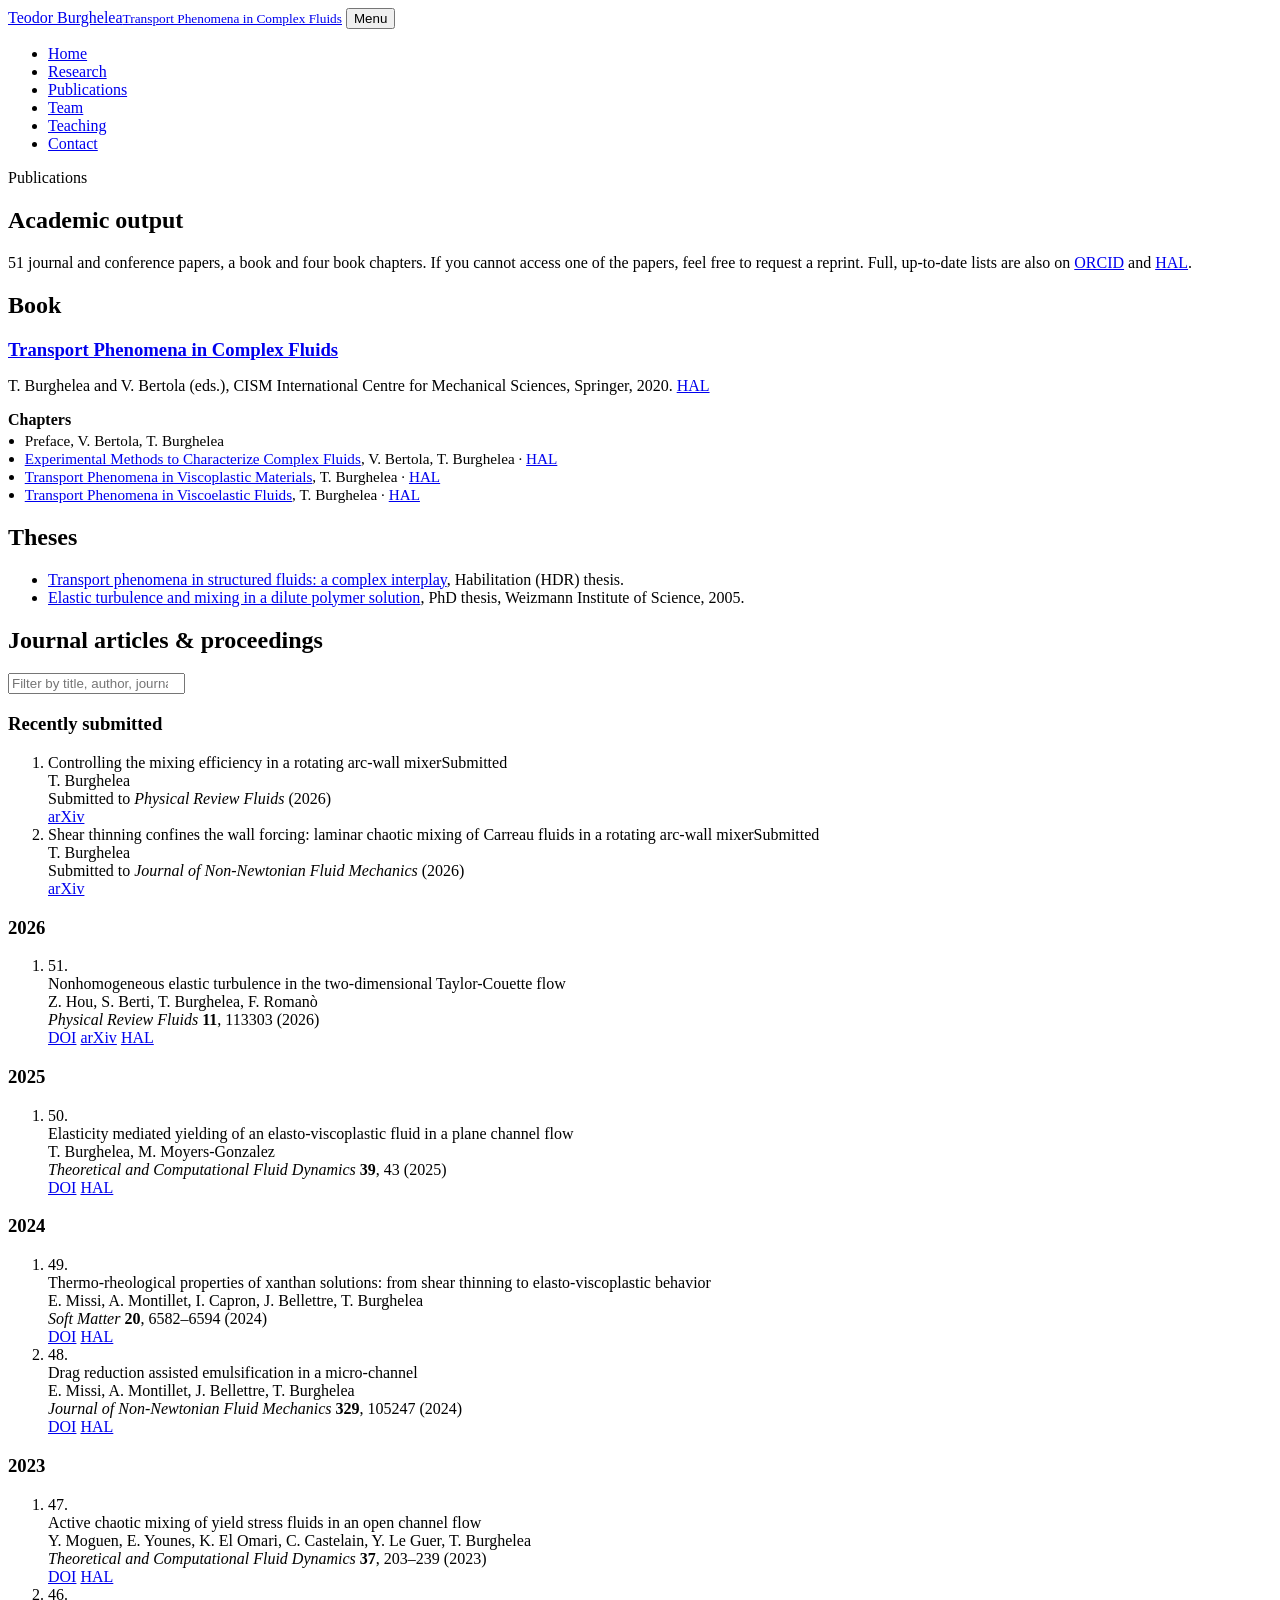
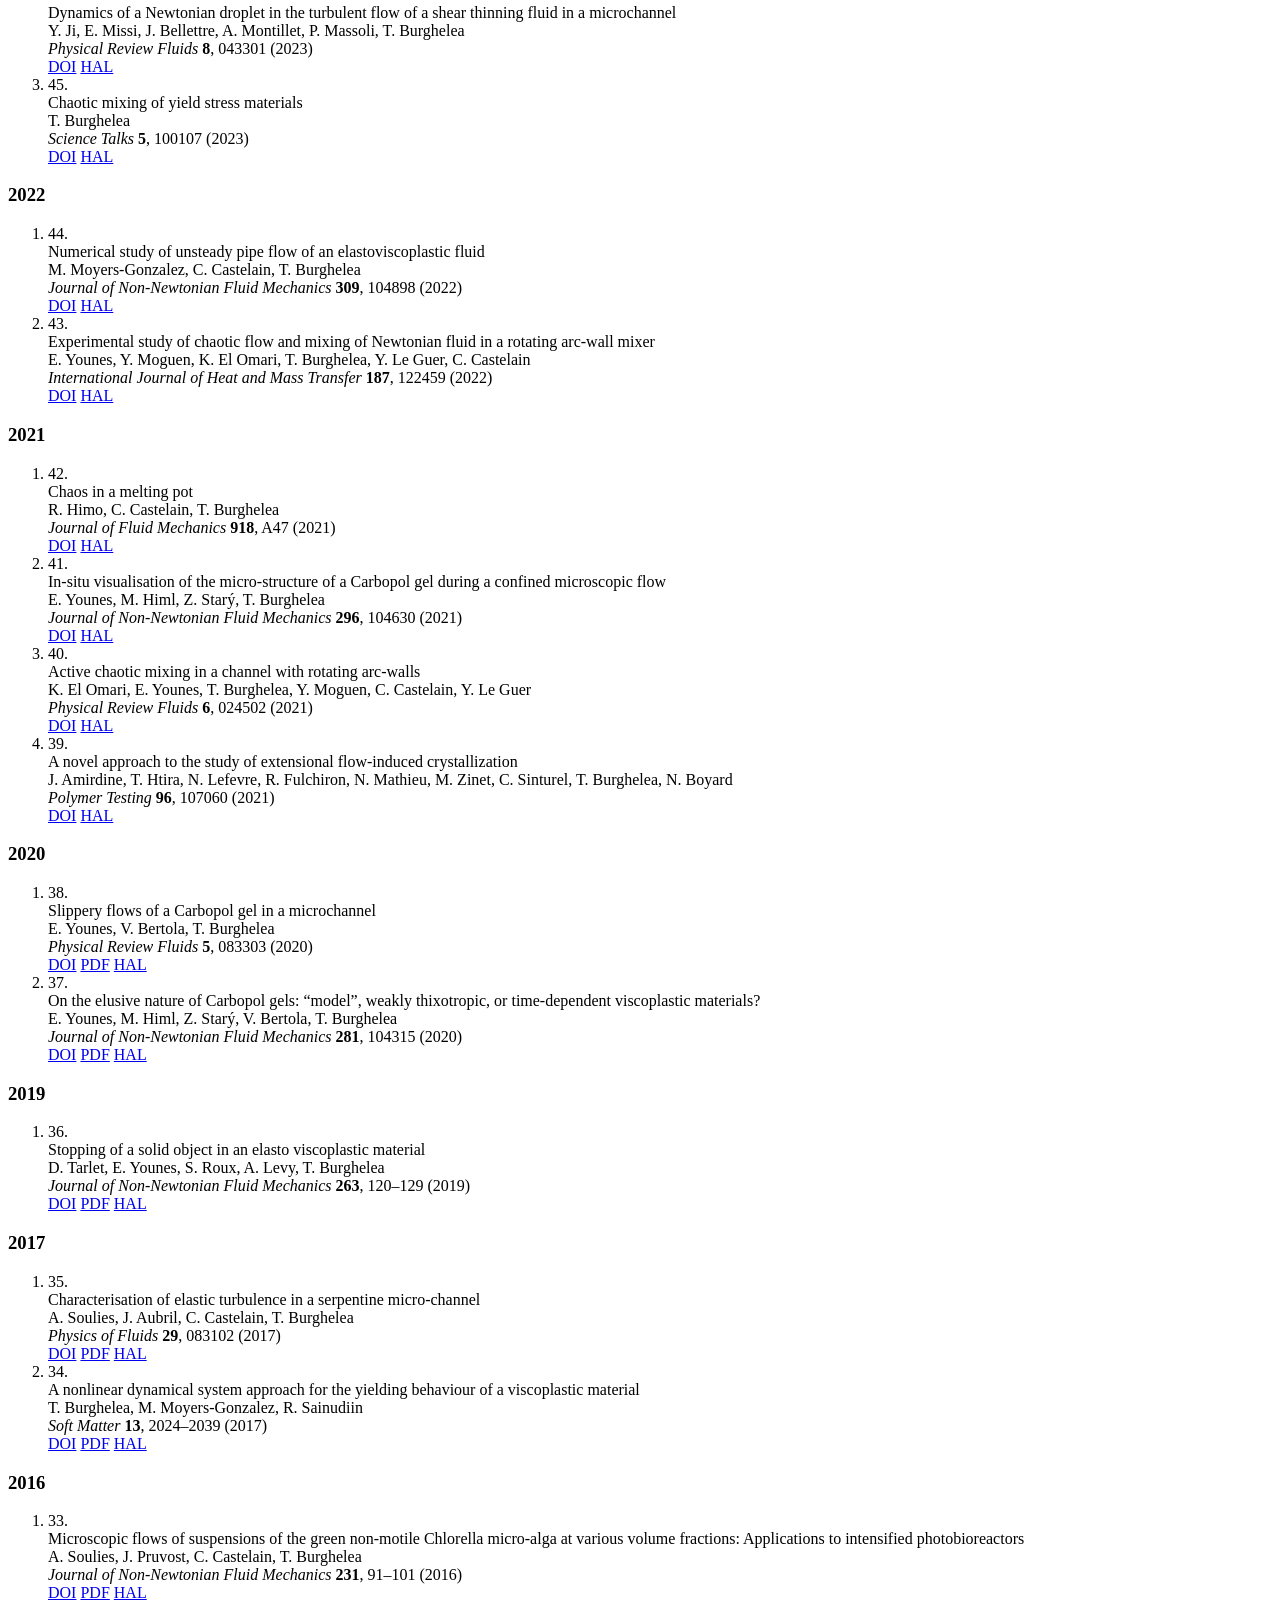
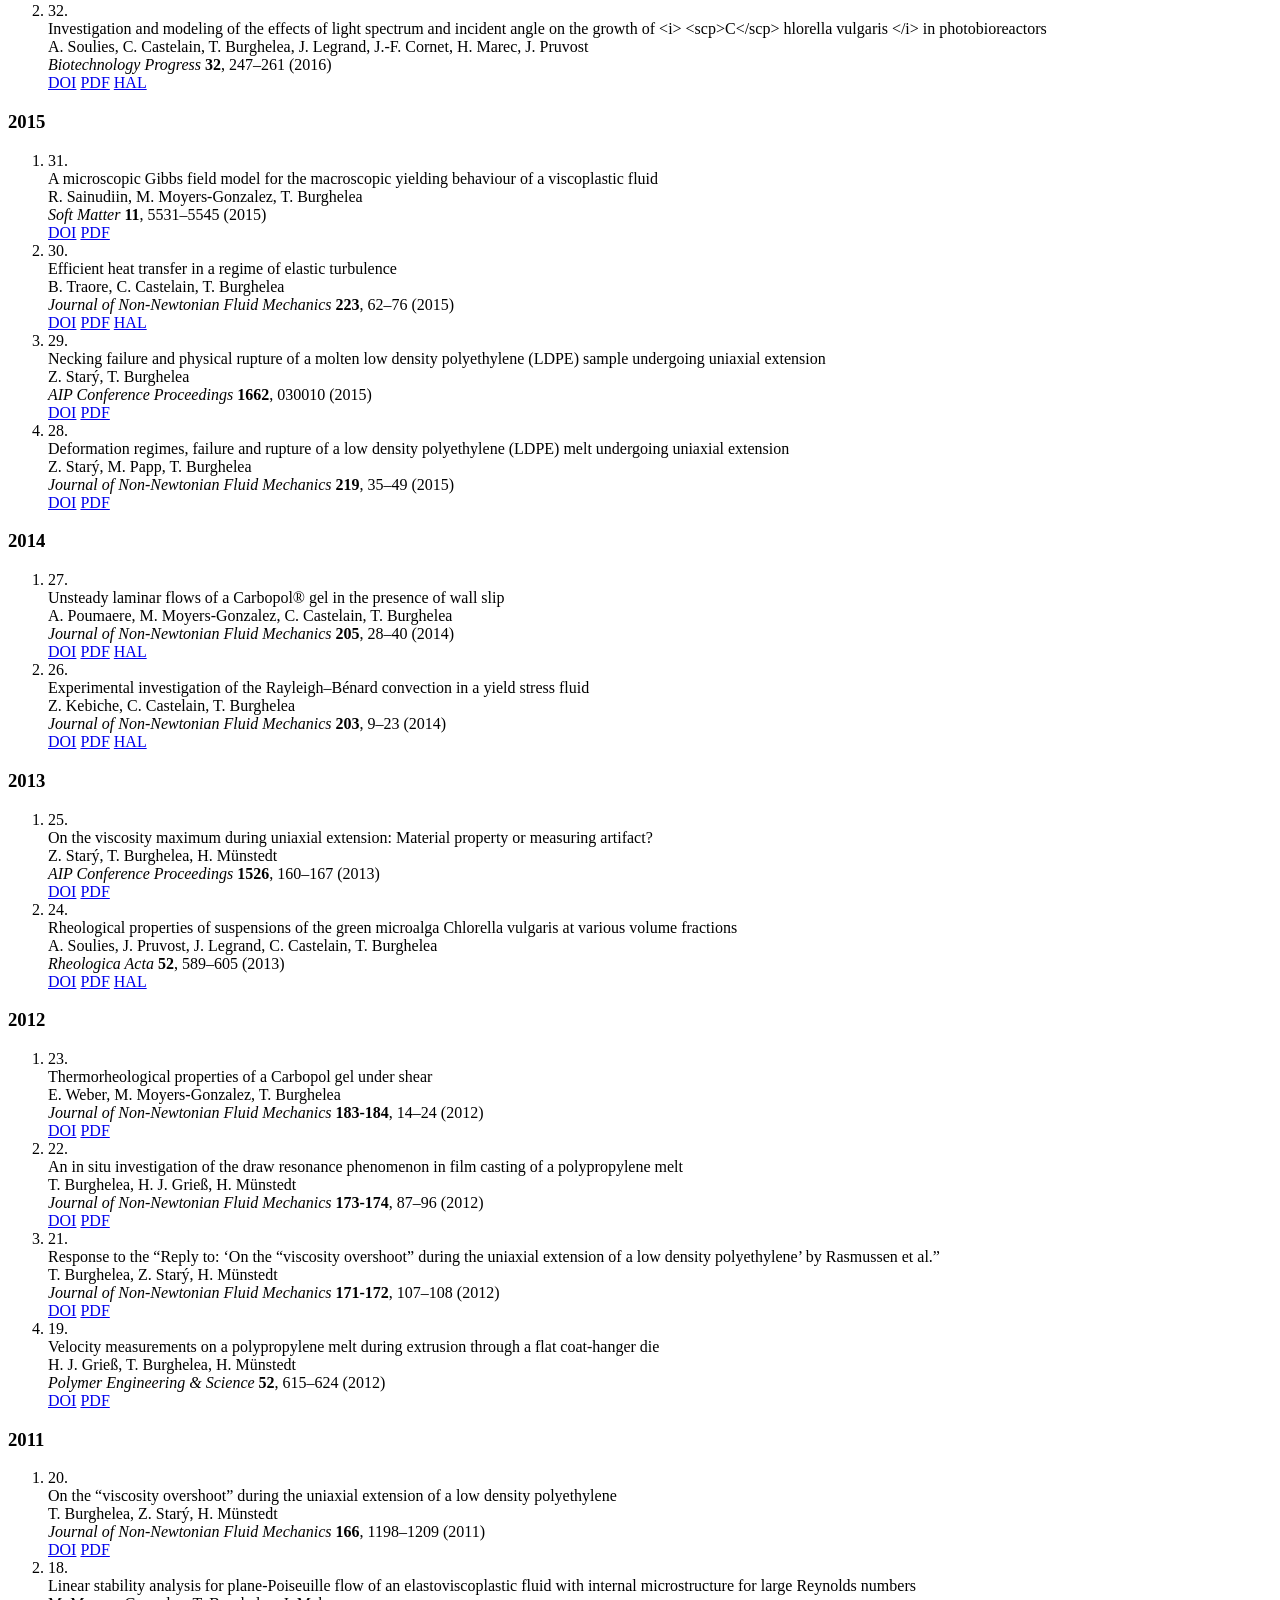
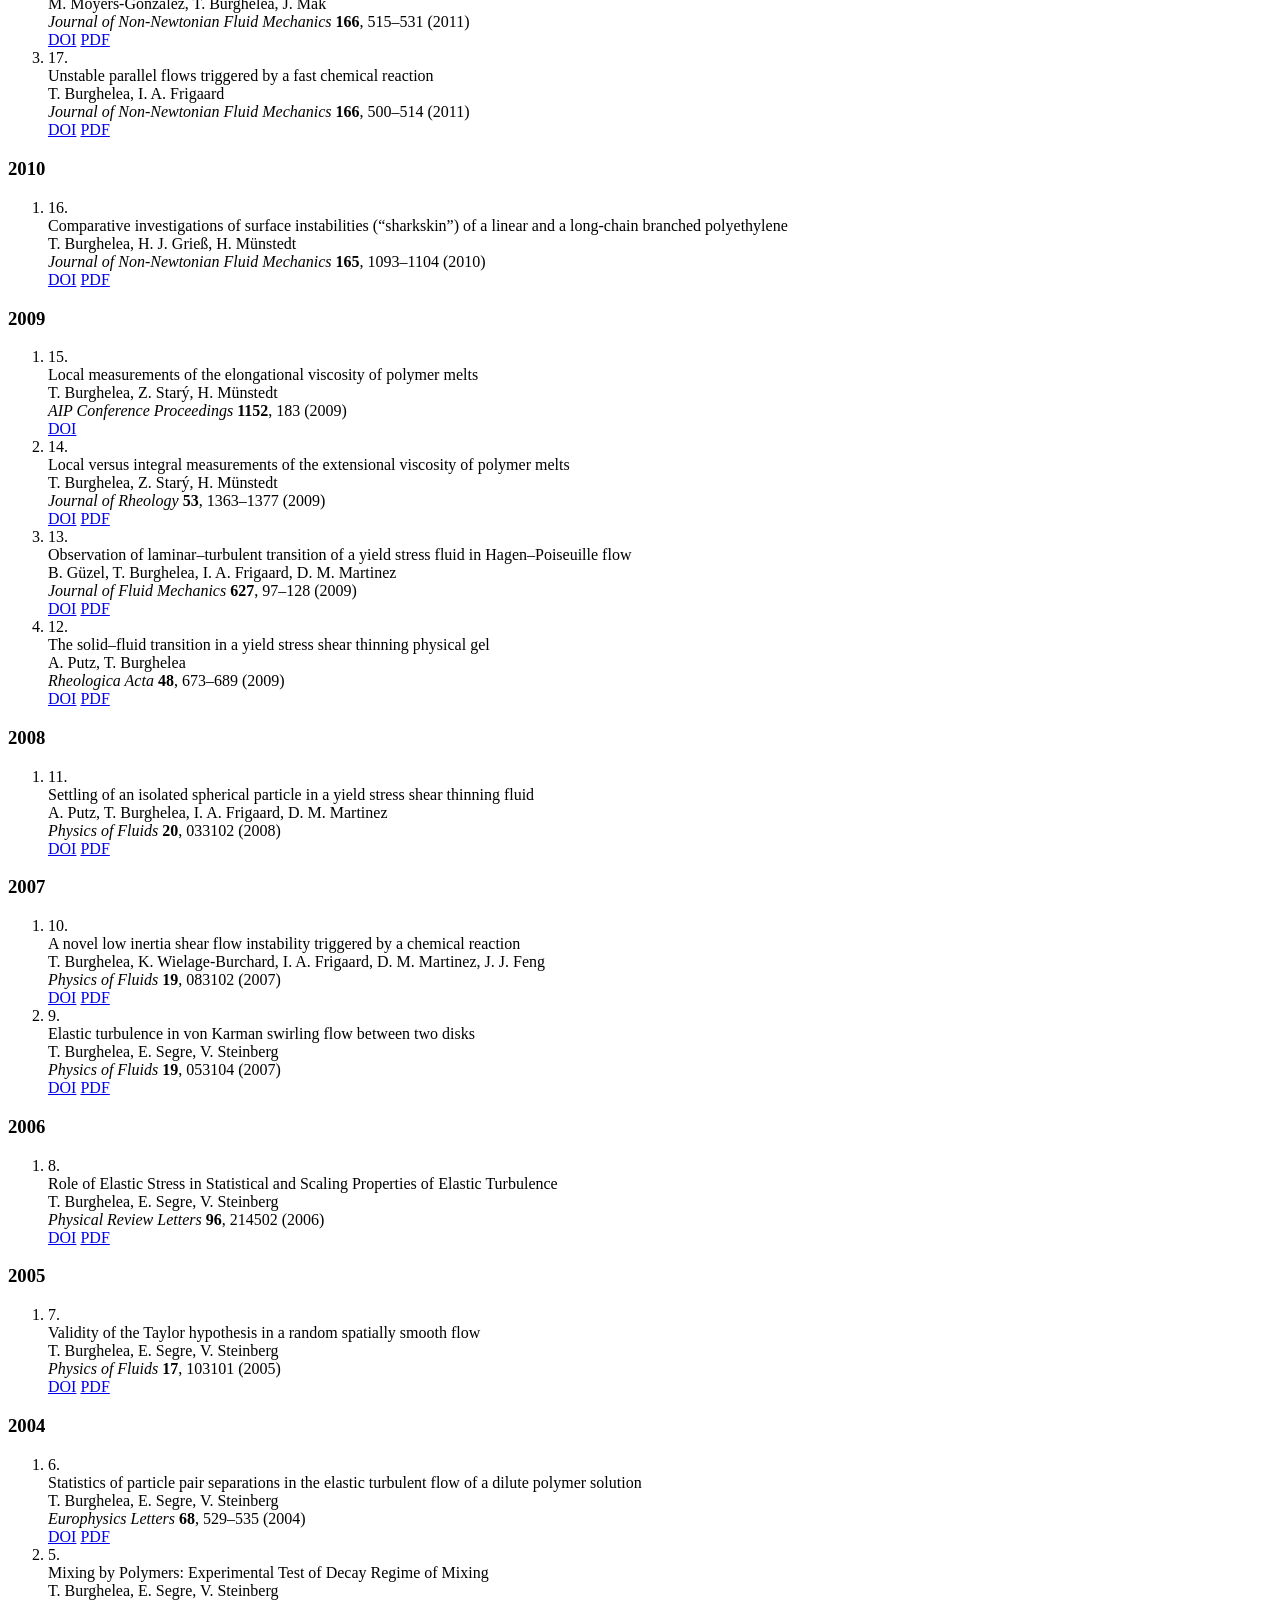
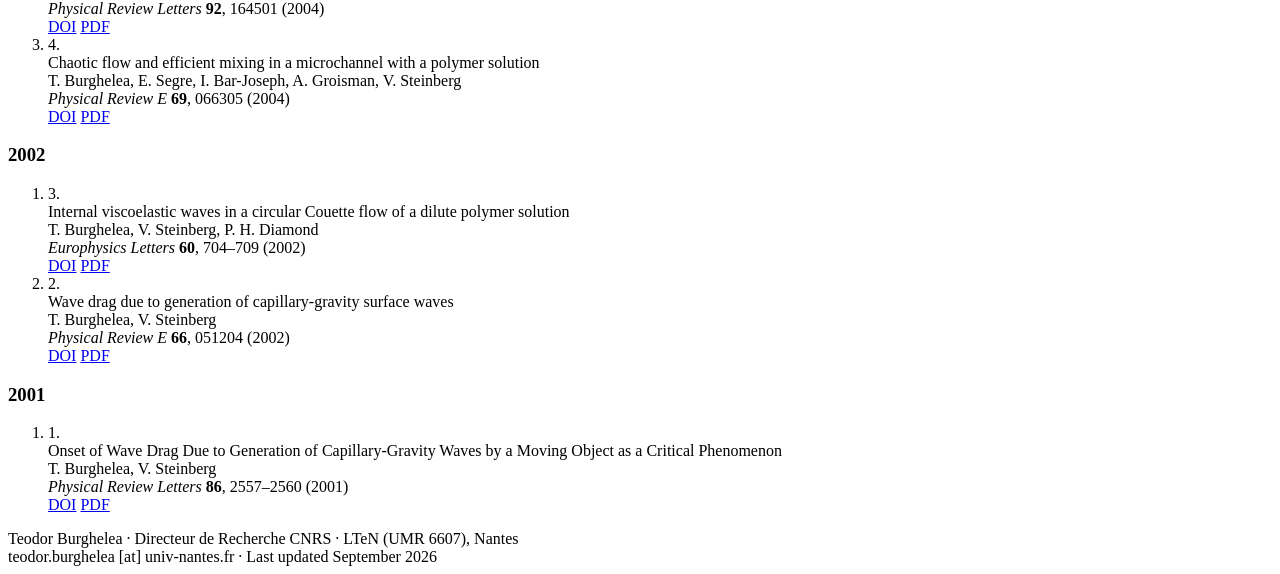
==== commit 22b5841e: "Add arXiv link for shear-thinning arc-wall mixer preprint (arXiv:2611.27150) Co-Authored-By: Claude " ====
--- a/publications.html
+++ b/publications.html
@@ -75,7 +75,8 @@
           <li><span class="n"></span><div>
             <div class="t">Shear thinning confines the wall forcing: laminar chaotic mixing of Carreau fluids in a rotating arc-wall mixer<span class="tag">Submitted</span></div>
             <div class="a"><span class="me">T. Burghelea</span></div>
-            <div class="j">Submitted to <i>Journal of Non-Newtonian Fluid Mechanics</i> (2026)</div></div></li>
+            <div class="j">Submitted to <i>Journal of Non-Newtonian Fluid Mechanics</i> (2026)</div>
+            <div class="l"><a href="https://arxiv.org/abs/2611.27150">arXiv</a></div></div></li>
         </ol>
       </div>
       <div class="pub-group">
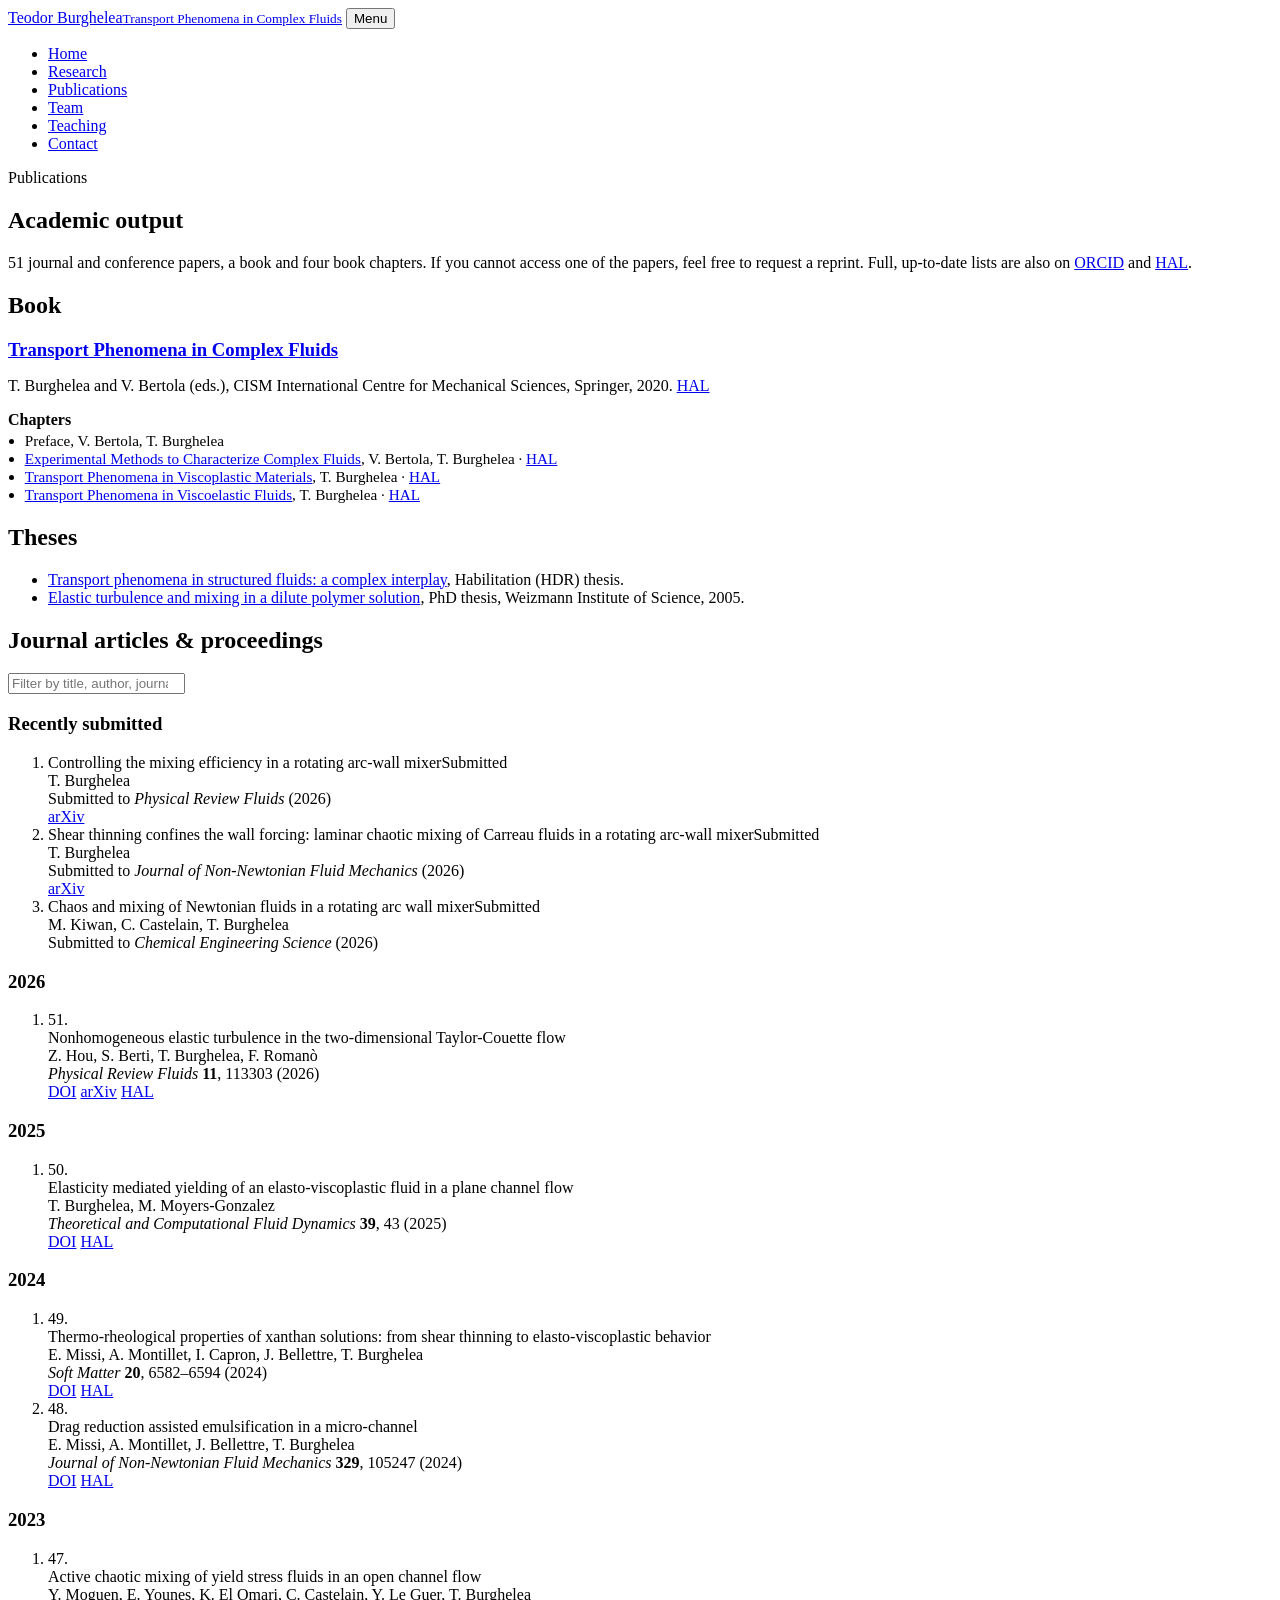
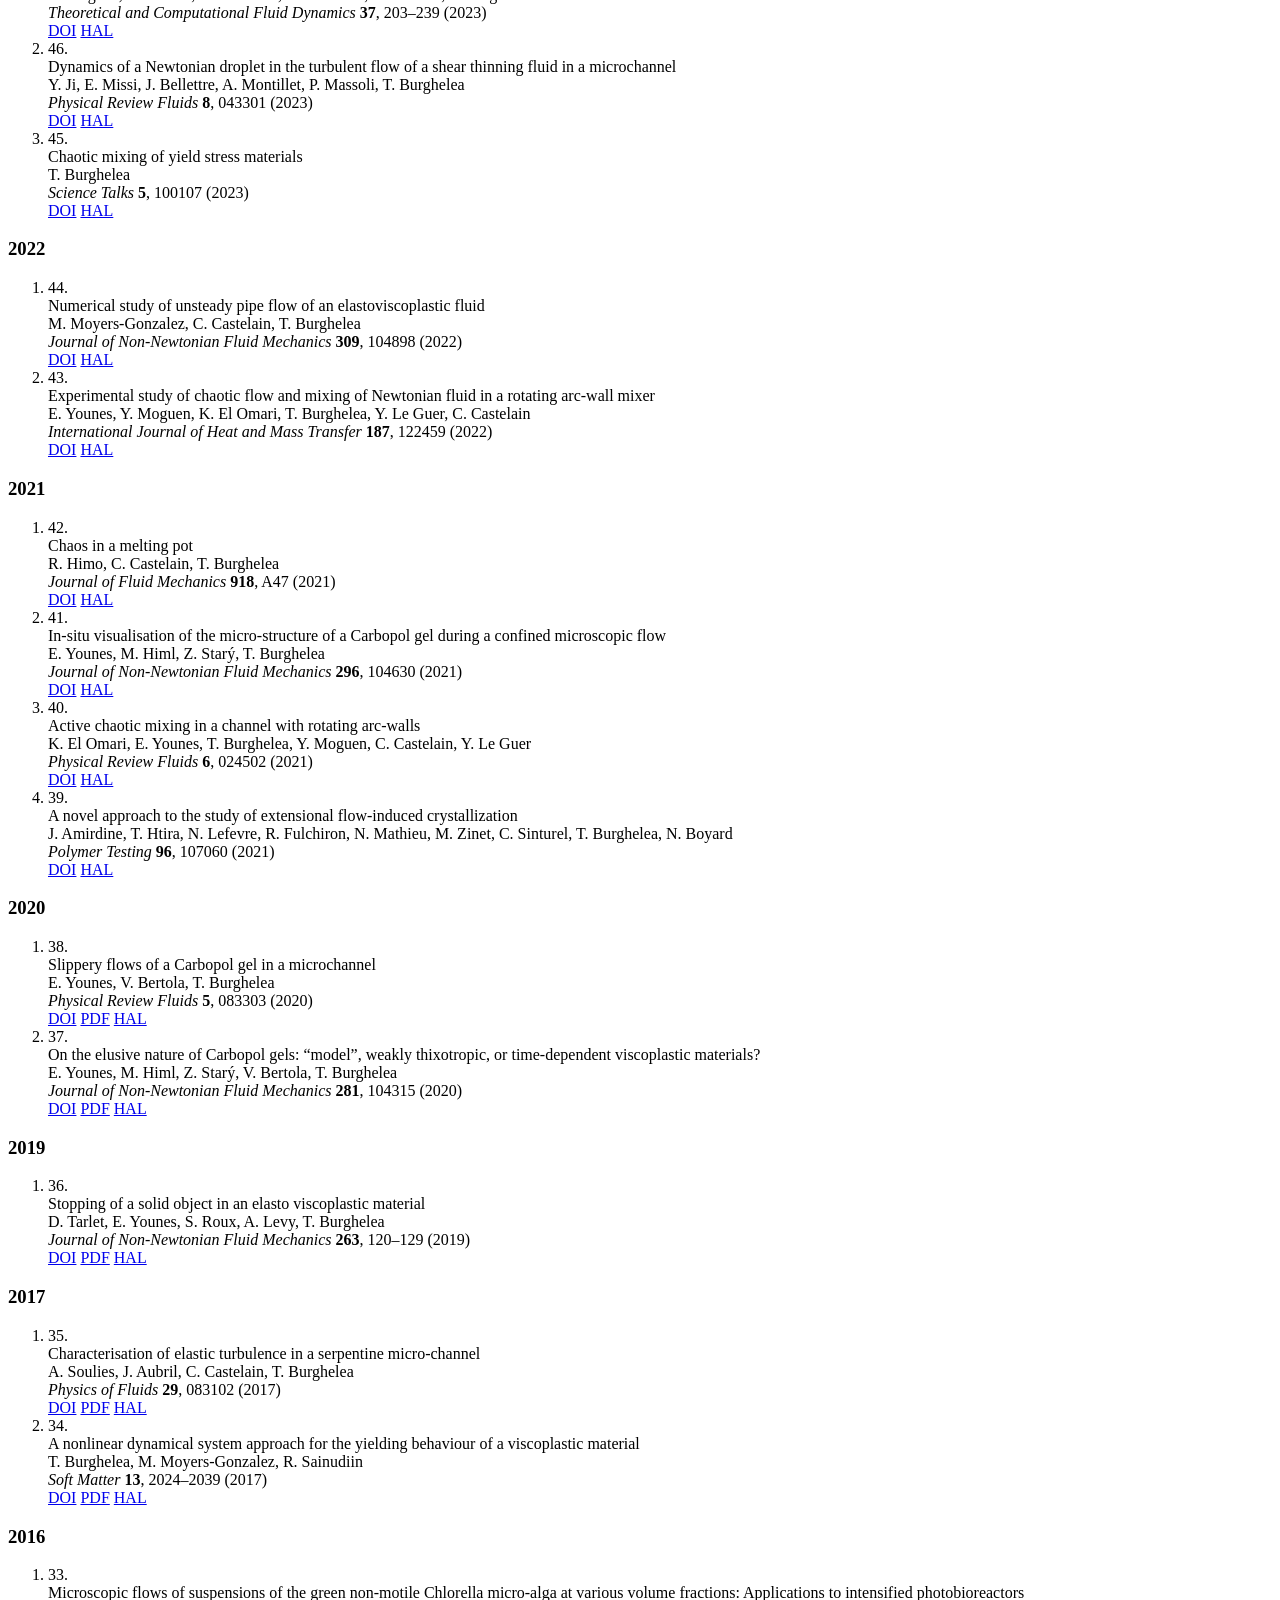
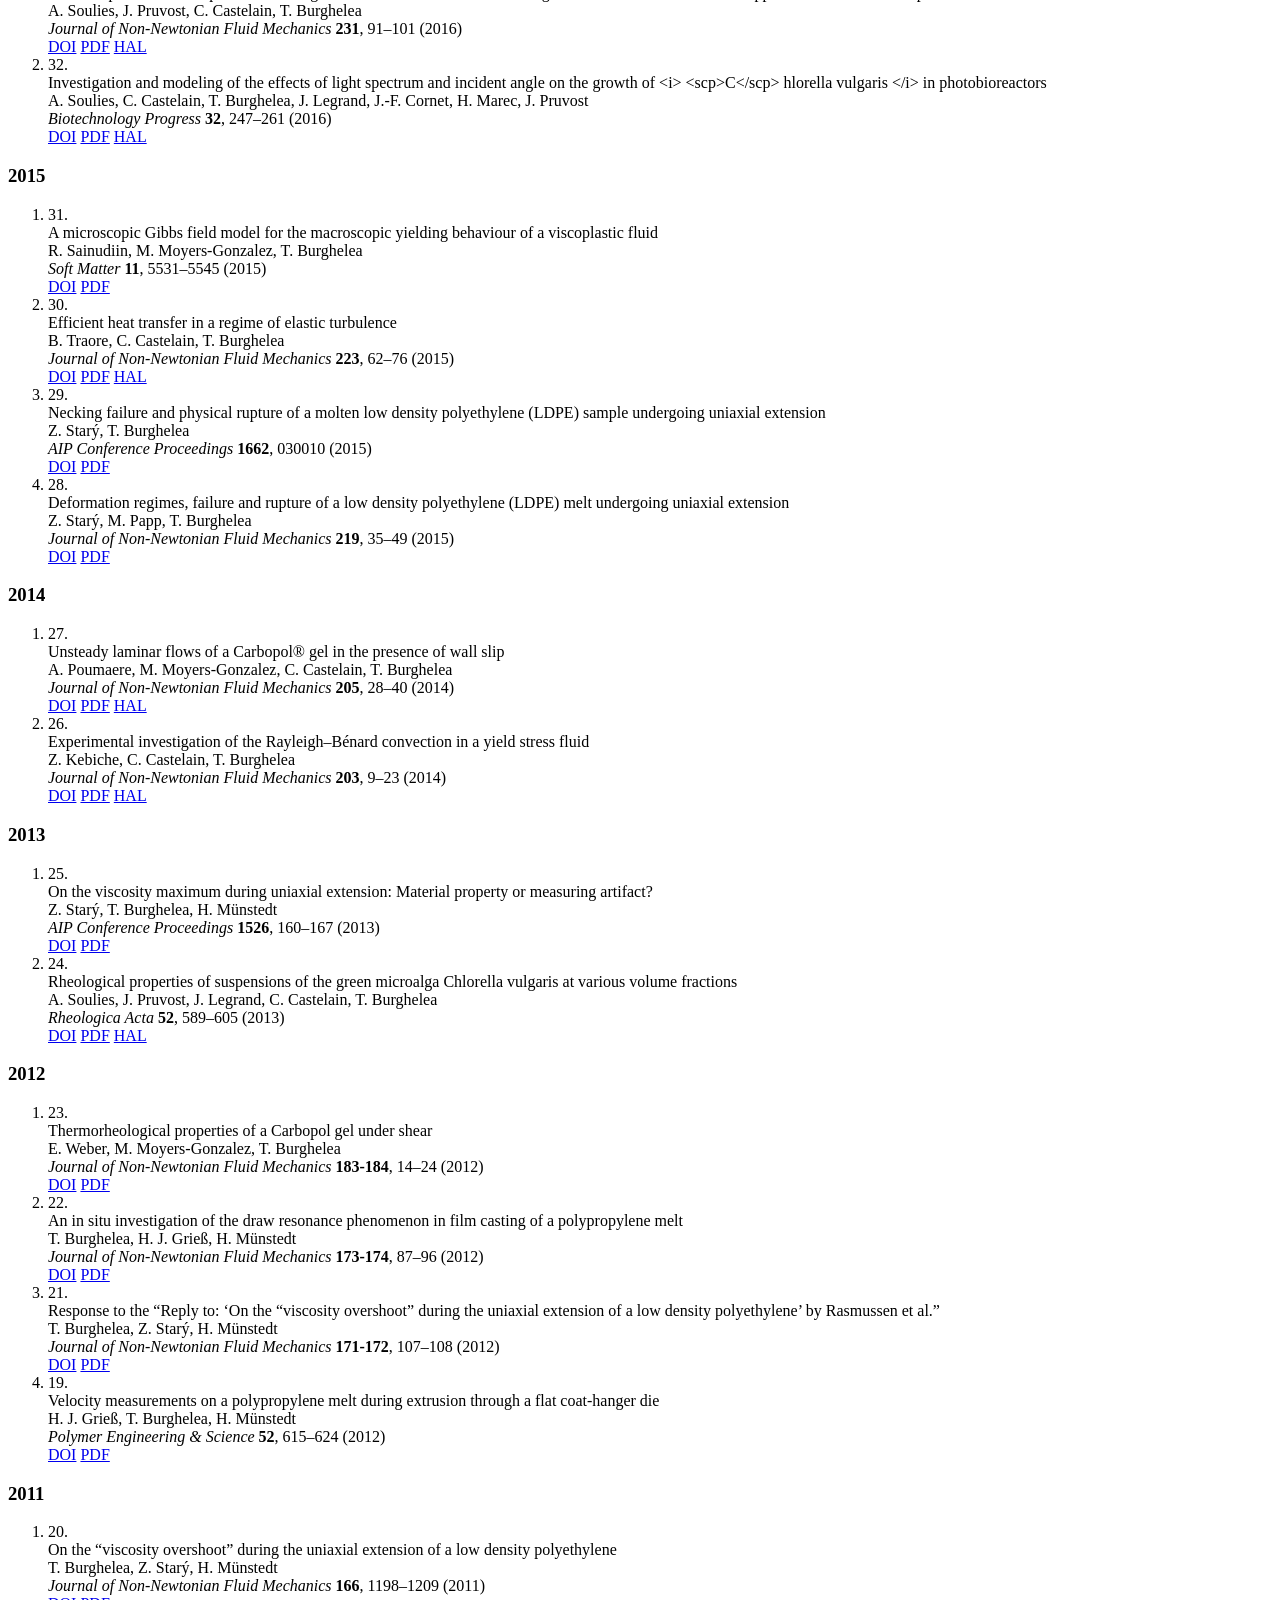
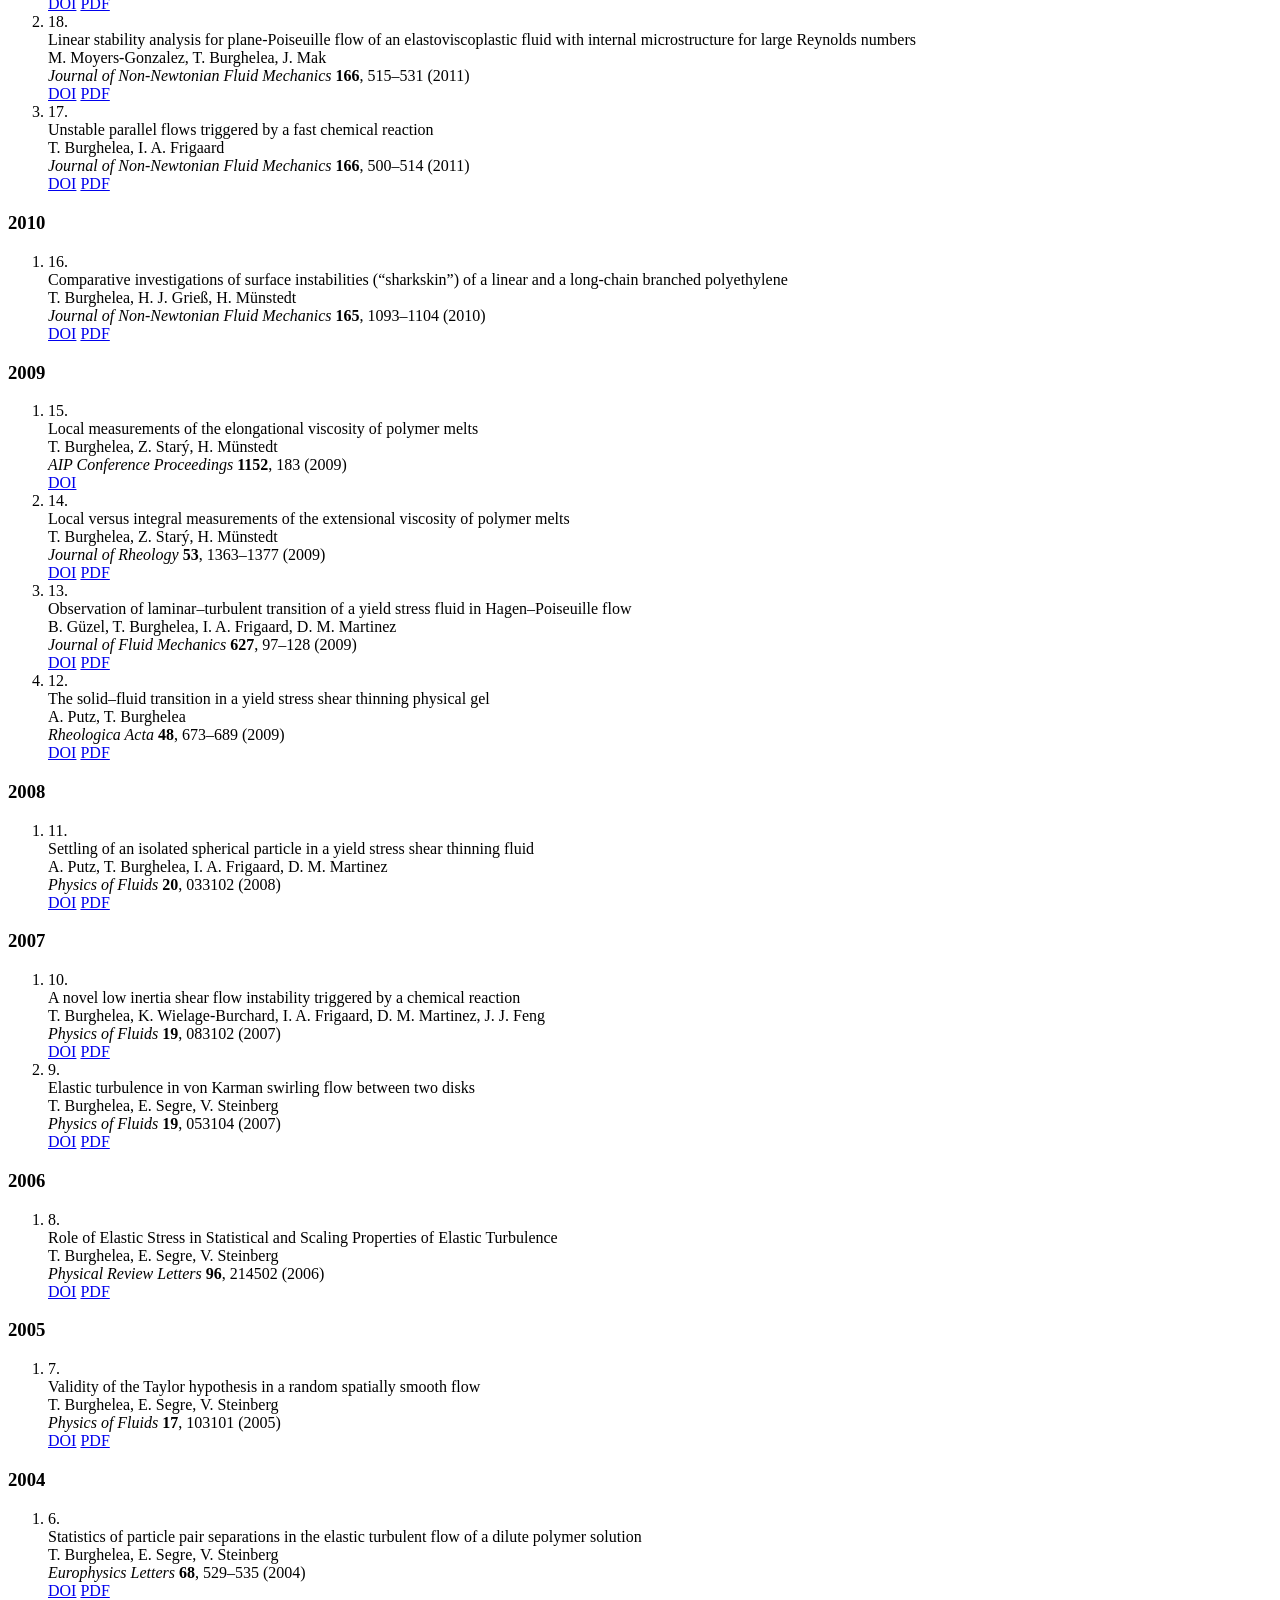
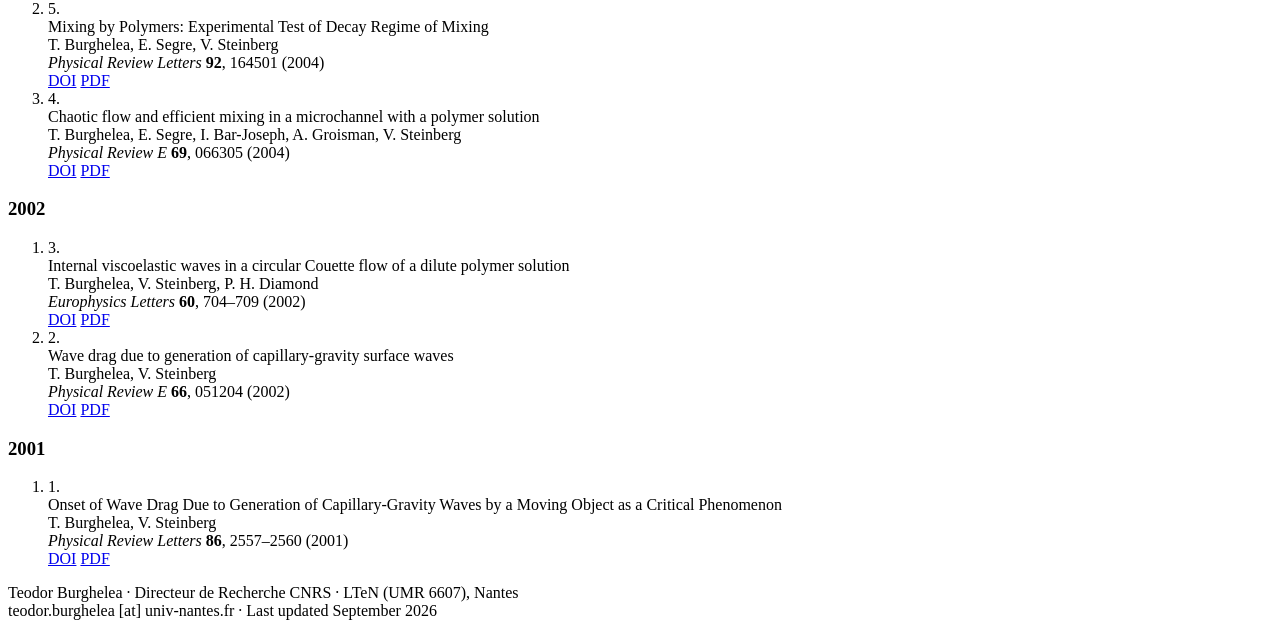
==== commit 3b2dab03: "Publications: add Newtonian arc-wall mixer paper (submitted to Chemical Engineering Science) Co-Auth" ====
--- a/publications.html
+++ b/publications.html
@@ -77,6 +77,10 @@
             <div class="a"><span class="me">T. Burghelea</span></div>
             <div class="j">Submitted to <i>Journal of Non-Newtonian Fluid Mechanics</i> (2026)</div>
             <div class="l"><a href="https://arxiv.org/abs/2611.27150">arXiv</a></div></div></li>
+          <li><span class="n"></span><div>
+            <div class="t">Chaos and mixing of Newtonian fluids in a rotating arc wall mixer<span class="tag">Submitted</span></div>
+            <div class="a">M. Kiwan, C. Castelain, <span class="me">T. Burghelea</span></div>
+            <div class="j">Submitted to <i>Chemical Engineering Science</i> (2026)</div></div></li>
         </ol>
       </div>
       <div class="pub-group">
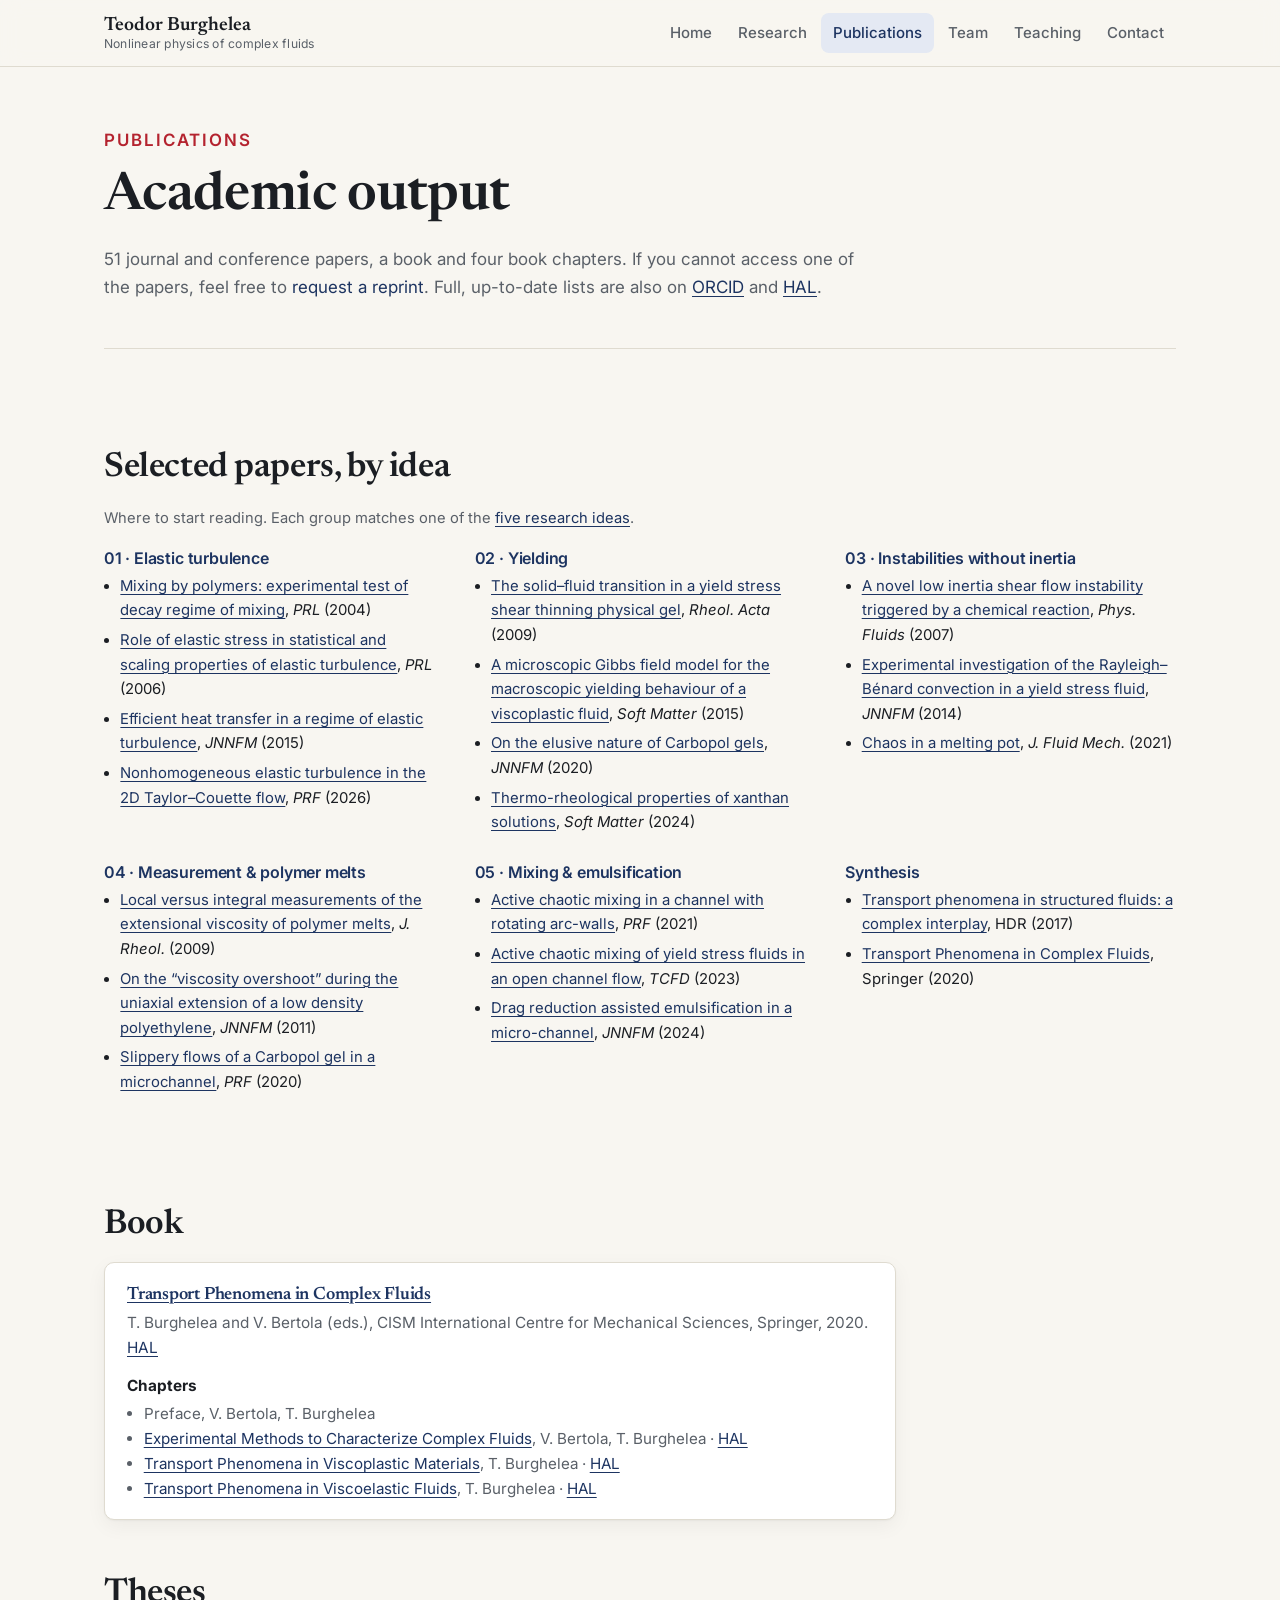
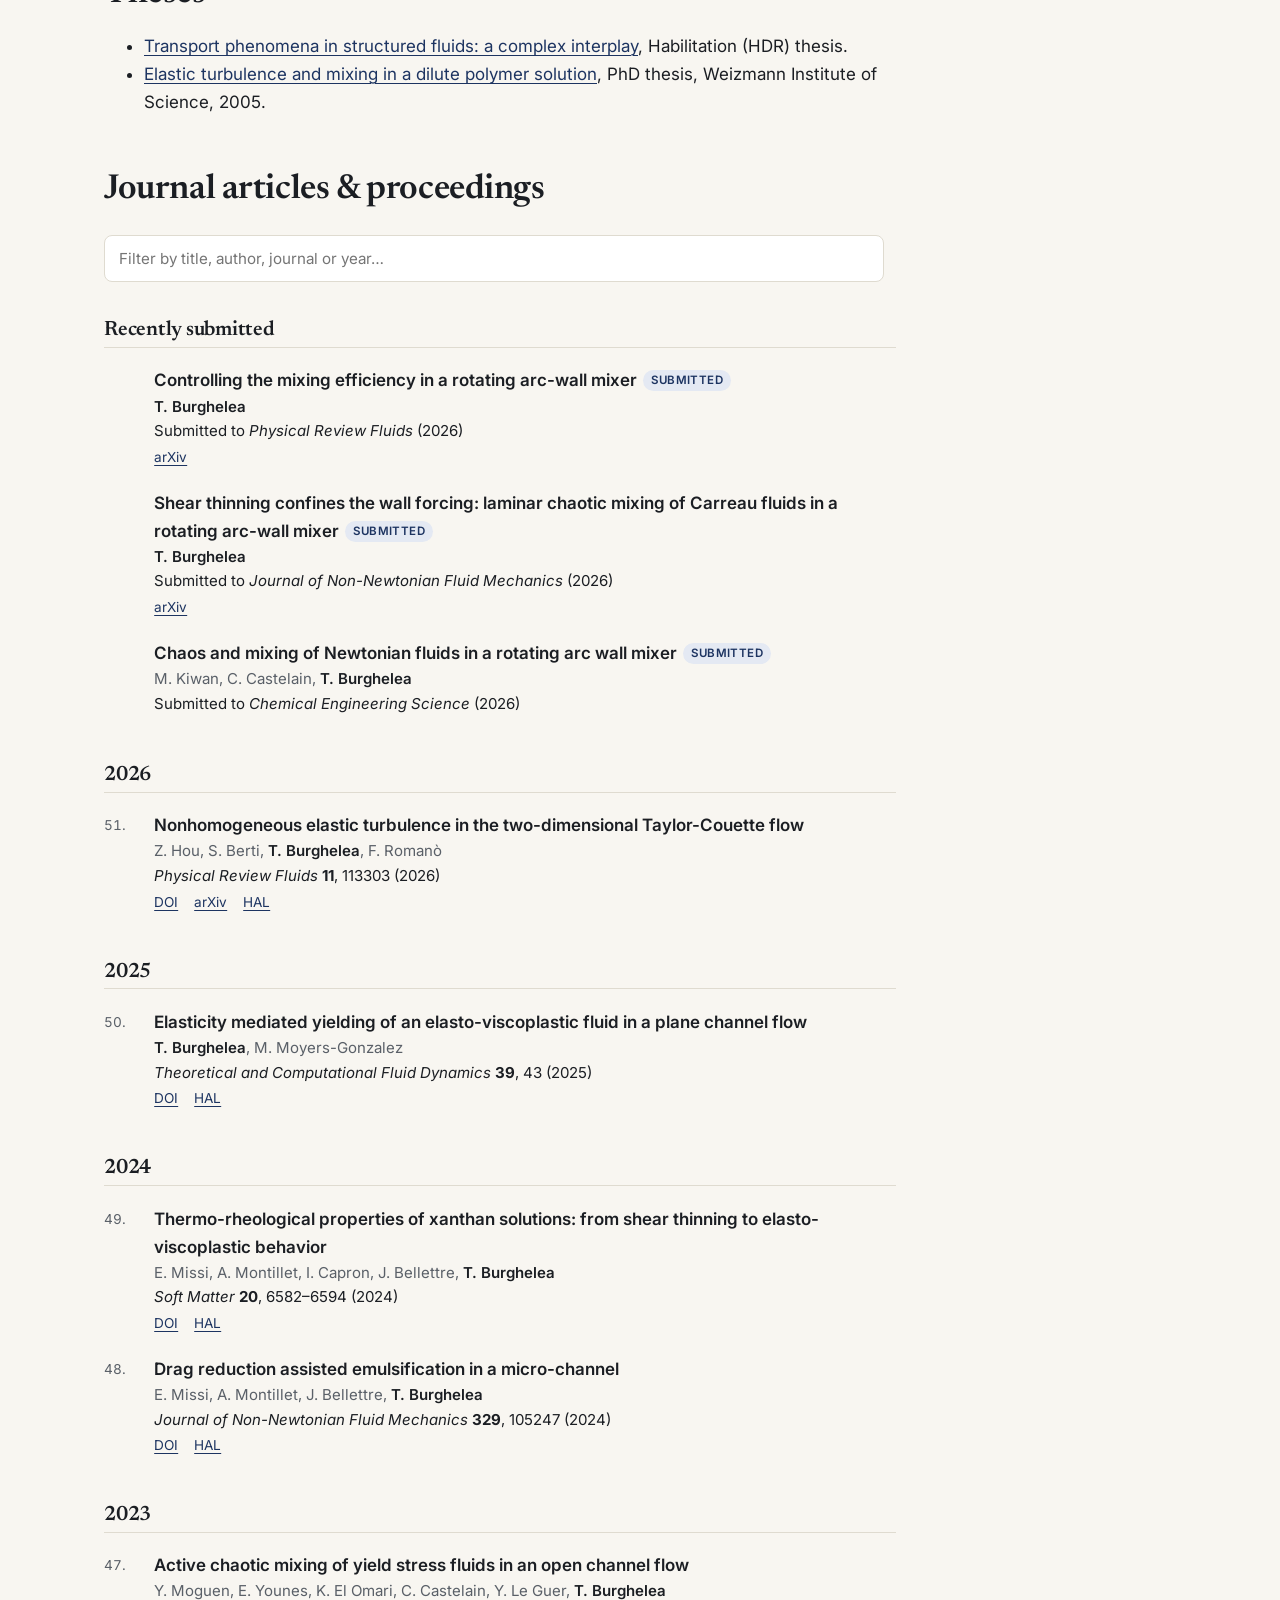
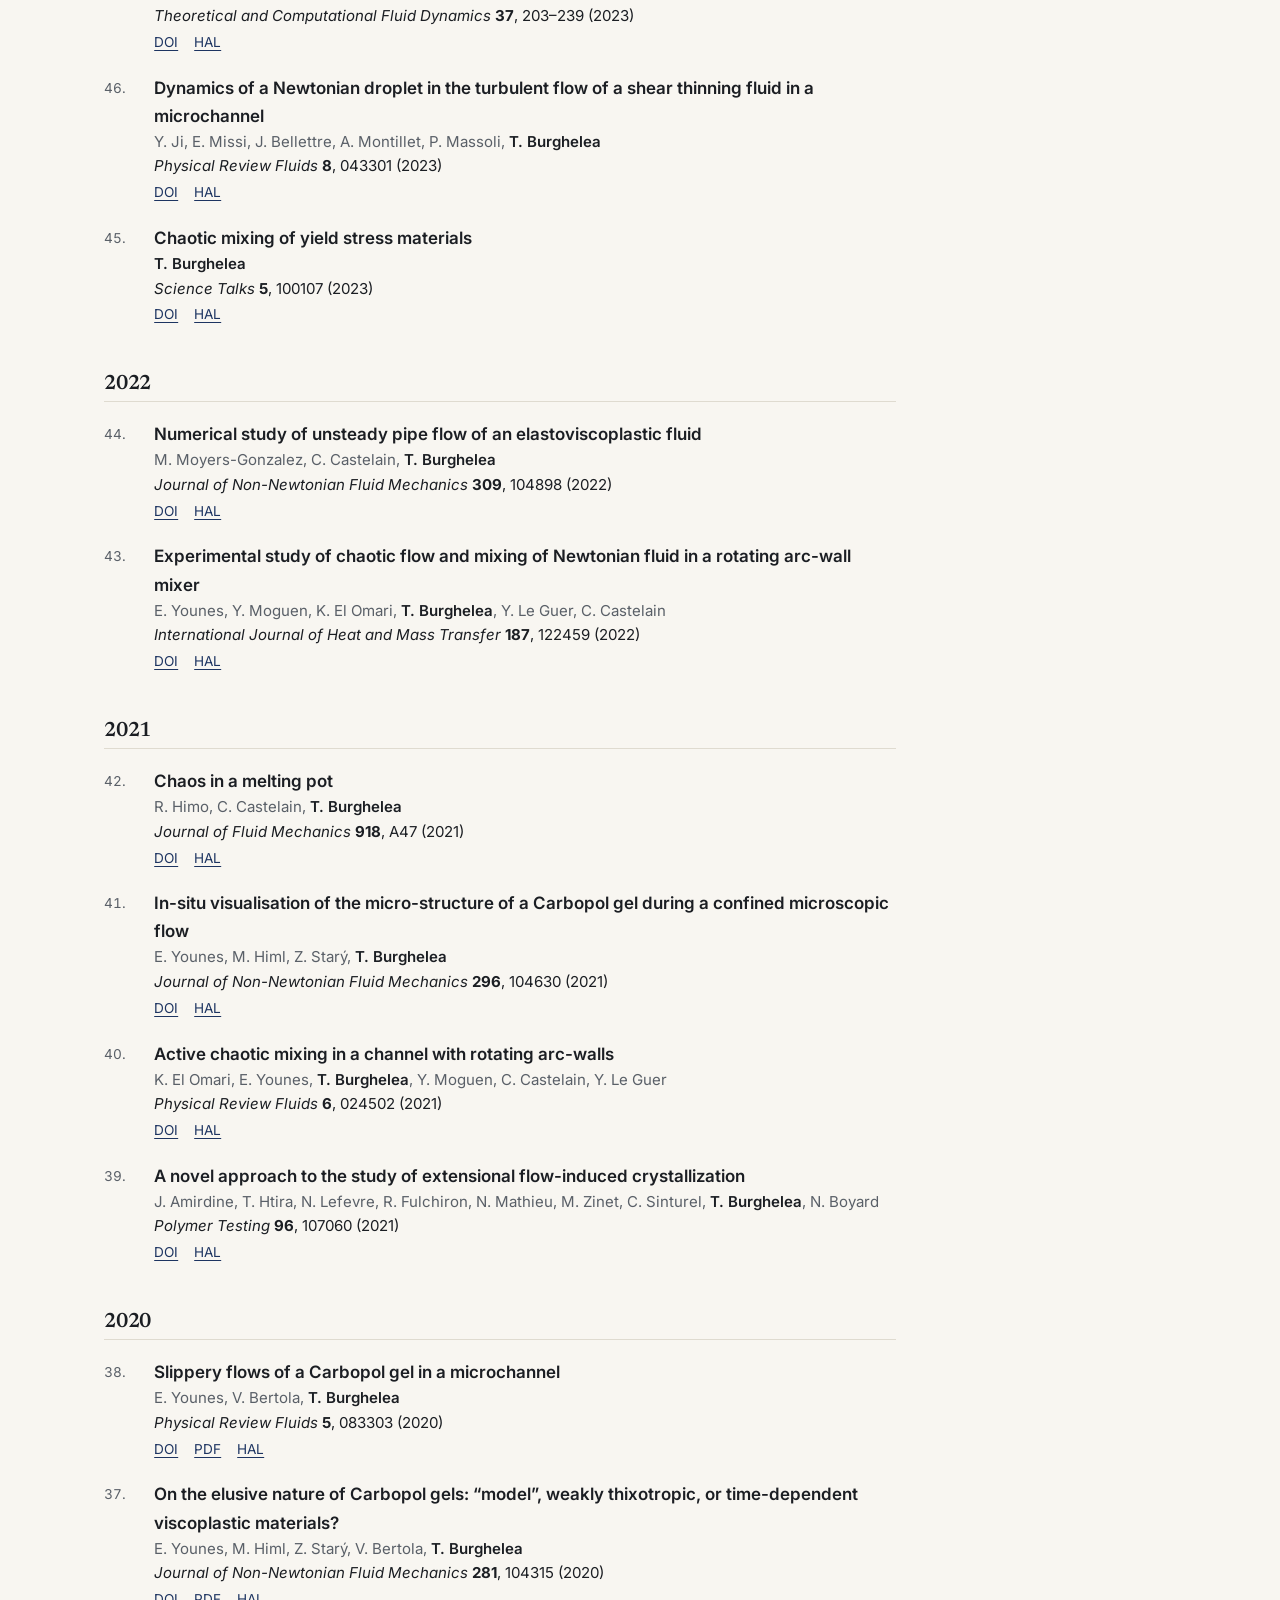
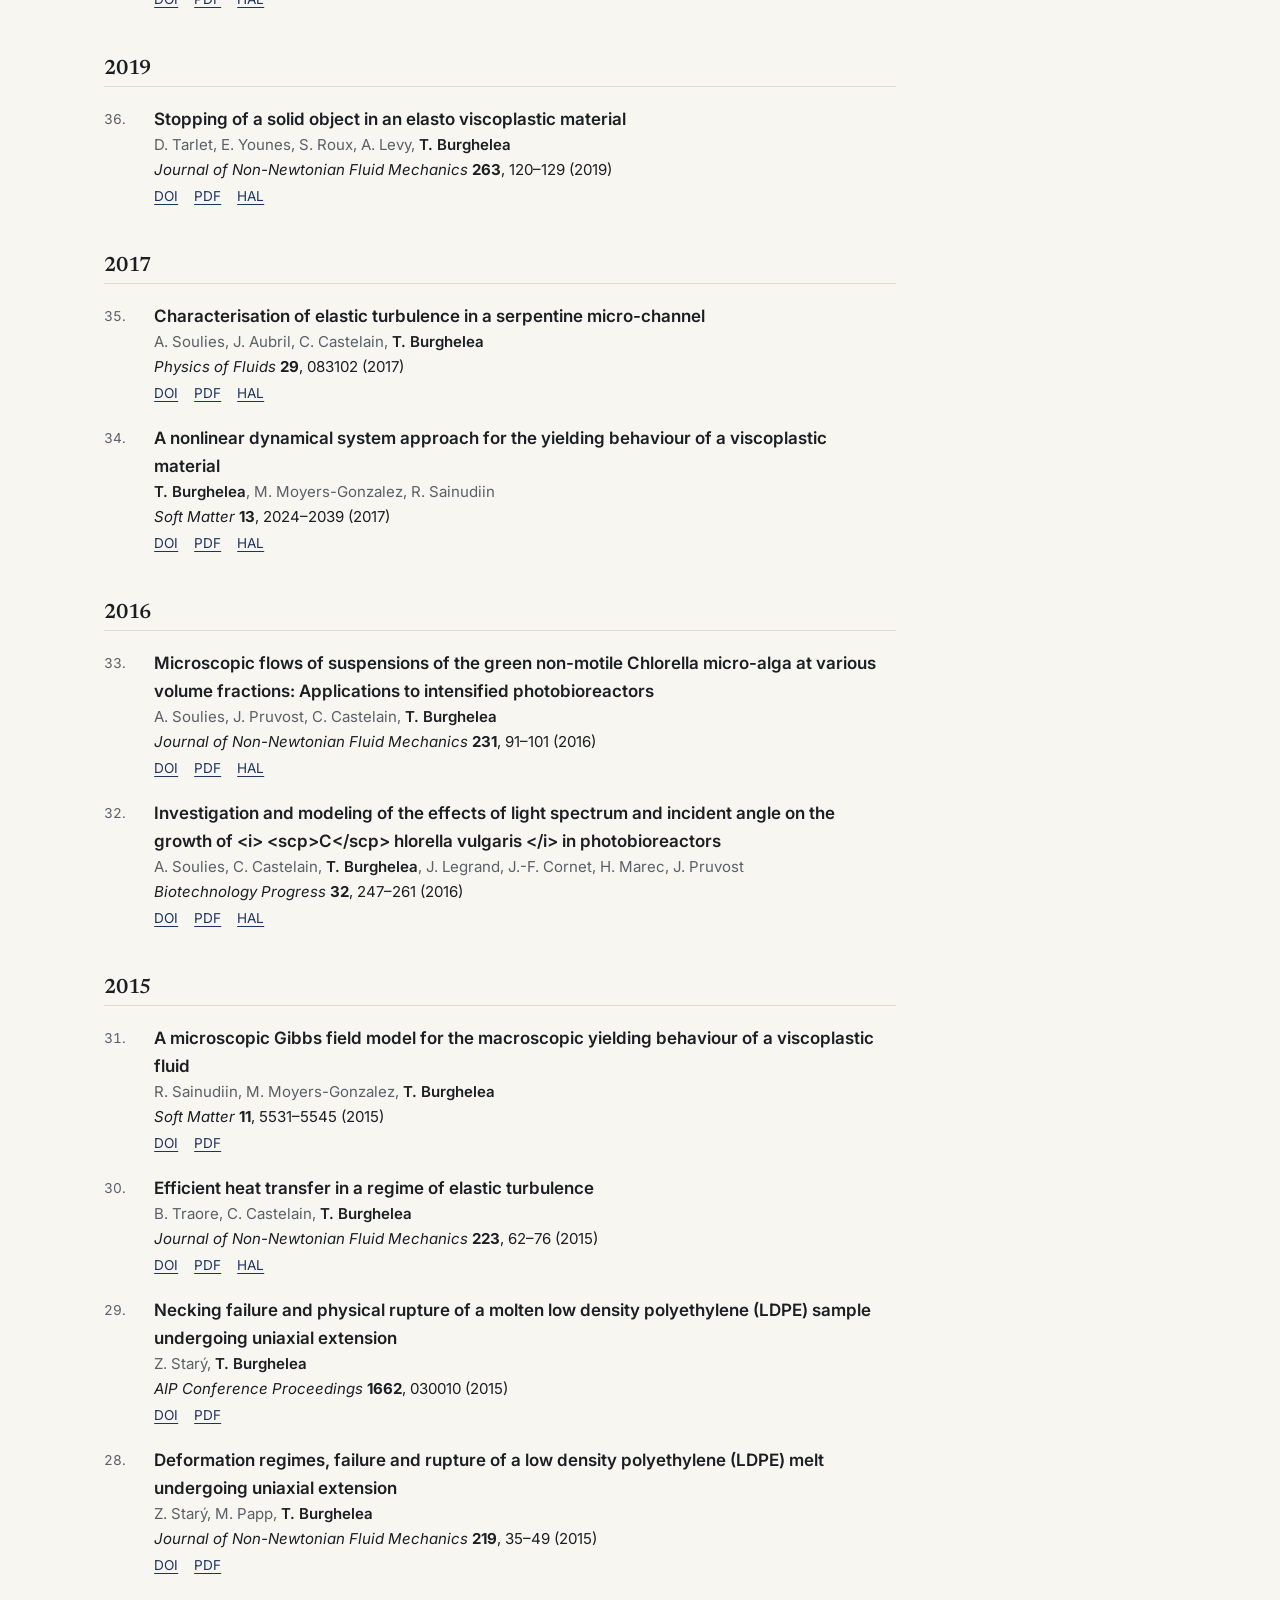
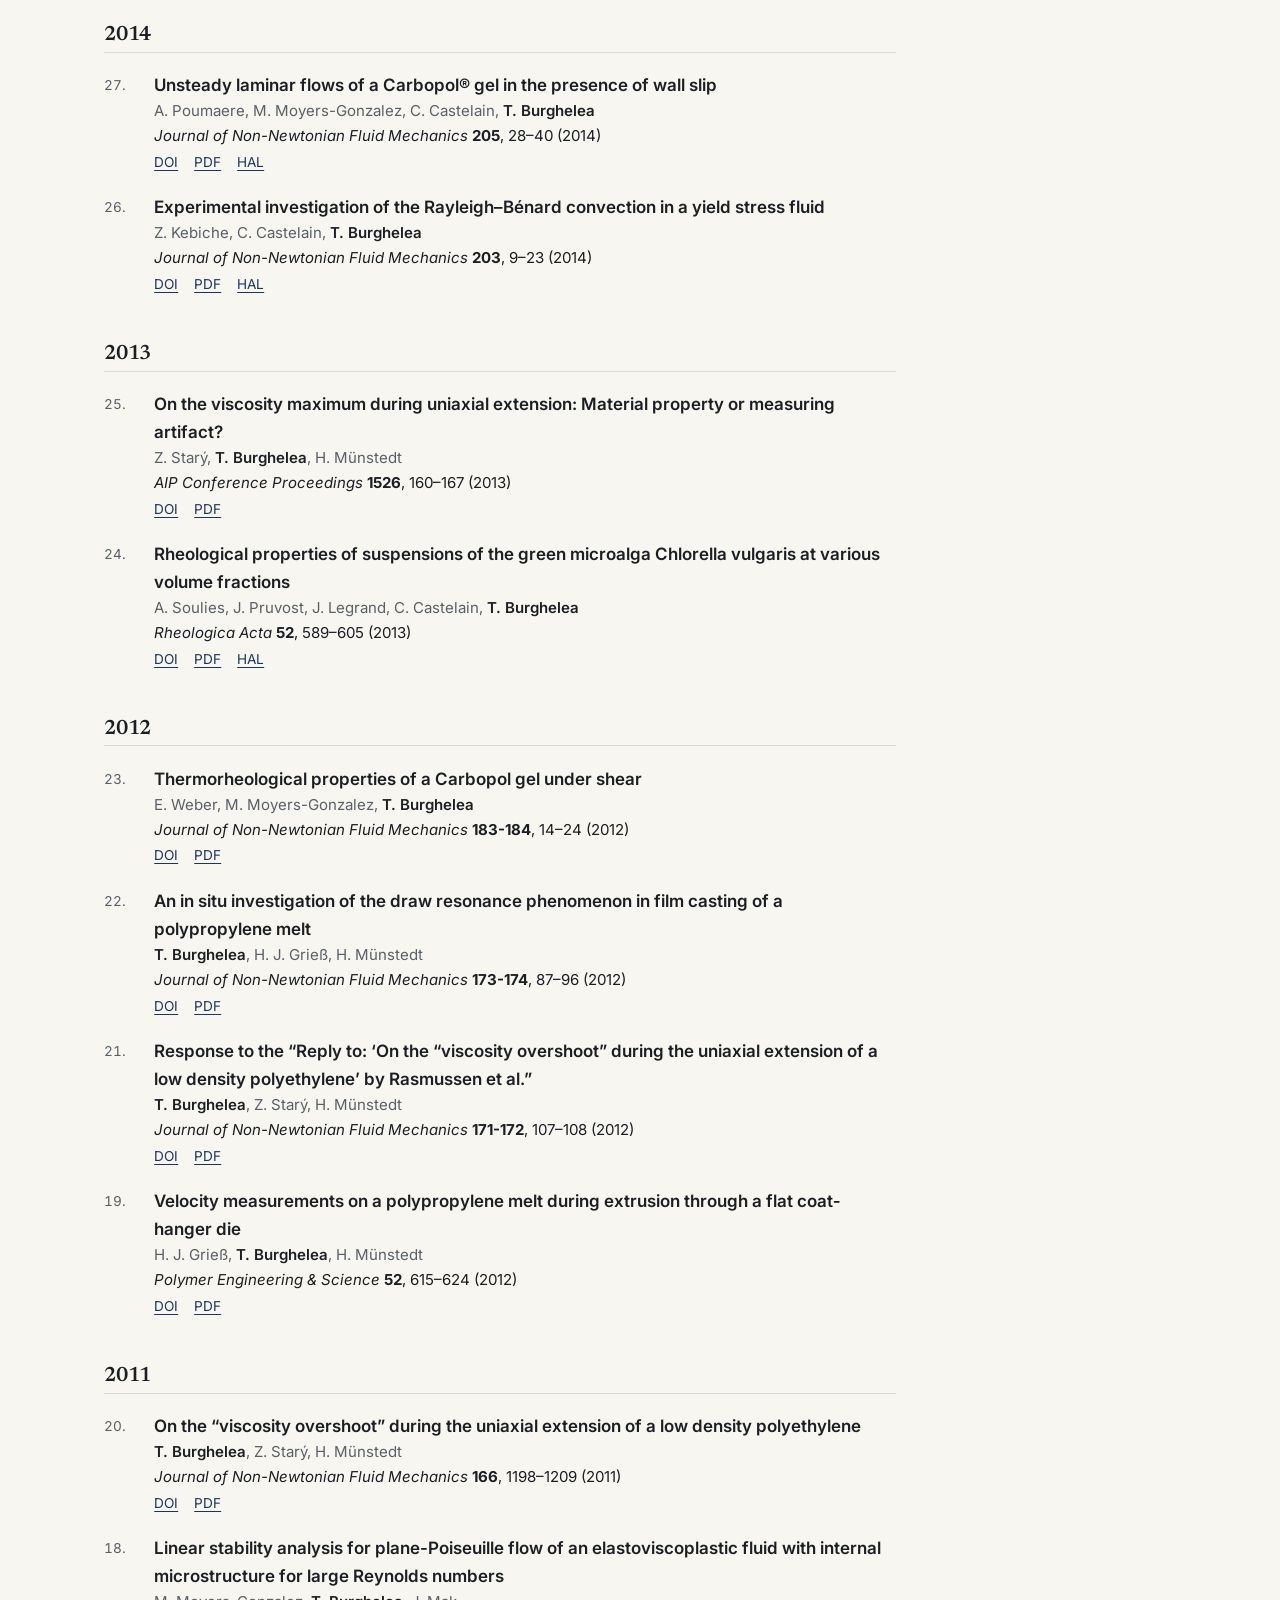
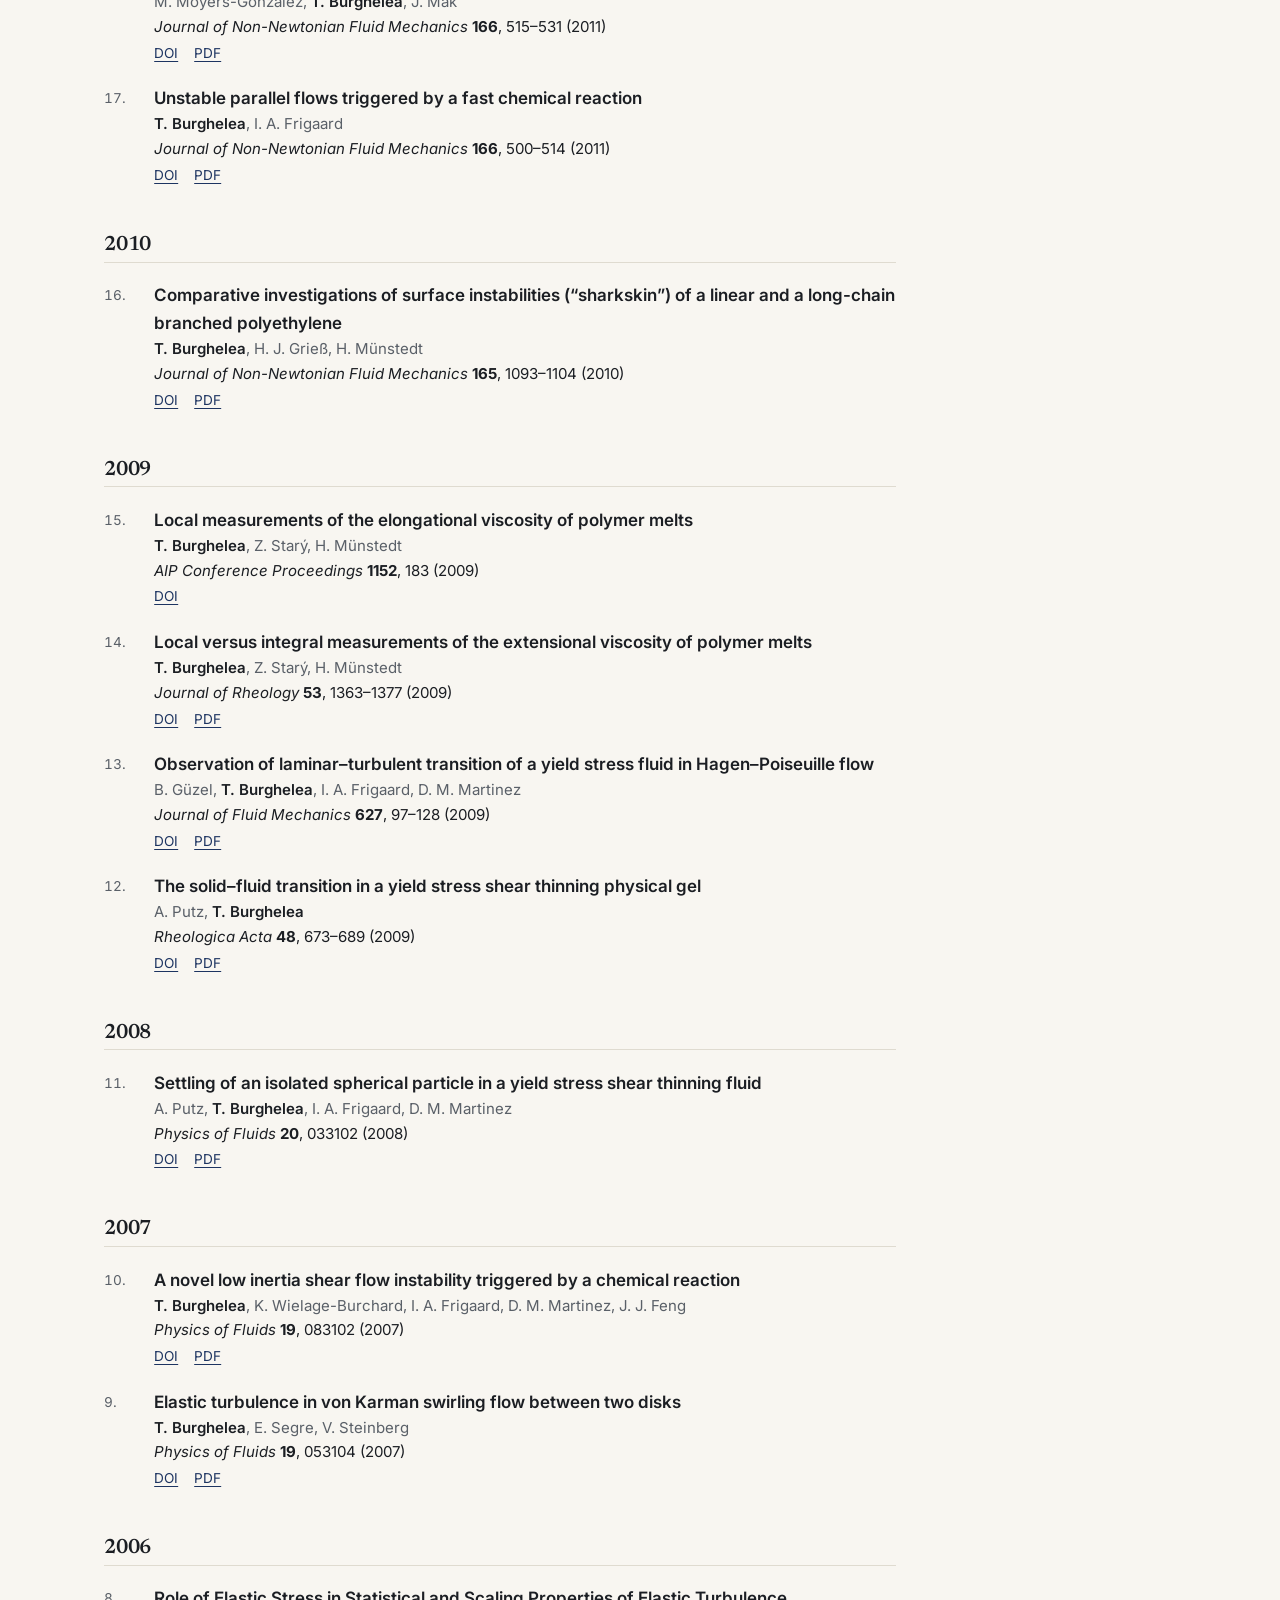
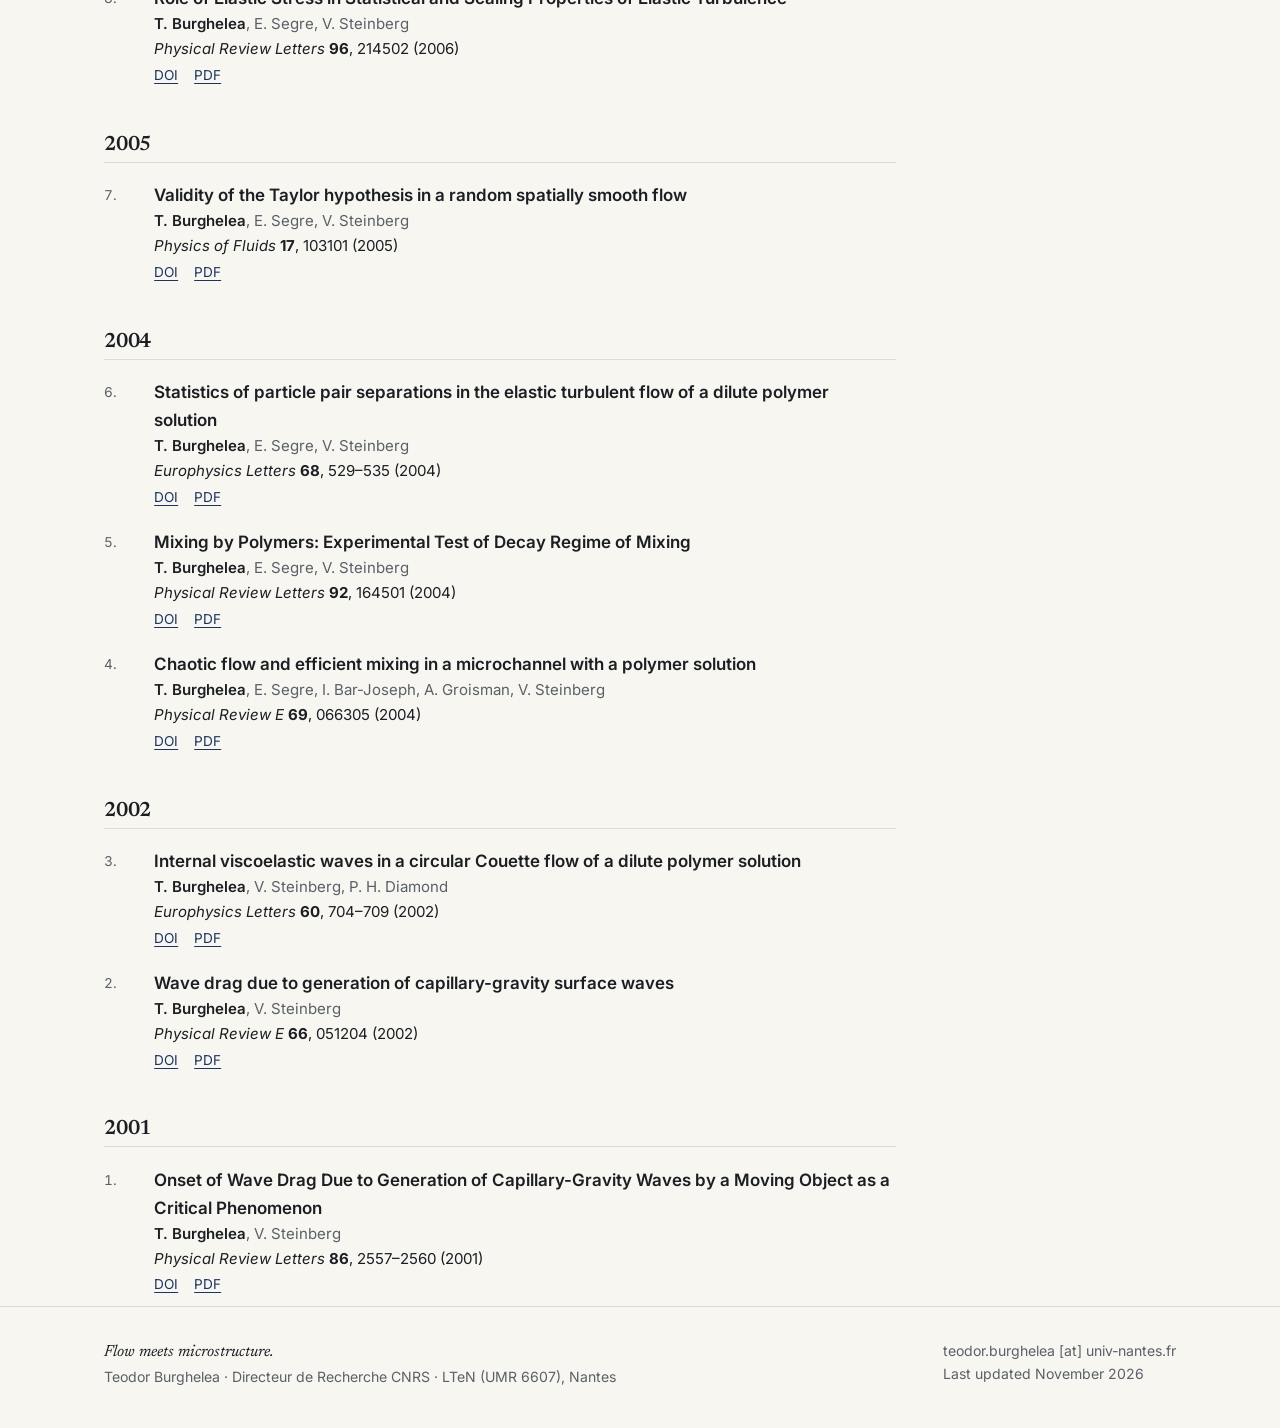
==== commit 2ee34c2d: "Redesign around research identity Co-Authored-By: Claude Opus 5.5 <noreply@anthropic.com>" ====
--- a/publications.html
+++ b/publications.html
@@ -9,16 +9,16 @@
   <meta property="og:title" content="Teodor Burghelea · Publications">
   <meta property="og:description" content="Publications of Teodor Burghelea: journal articles, book and theses on complex fluids.">
   <meta property="og:image" content="assets/img/teo-burghelea.jpg">
-  <link rel="icon" href="data:image/svg+xml,<svg xmlns='http://www.w3.org/2000/svg' viewBox='0 0 64 64'><rect width='64' height='64' rx='14' fill='%2323407a'/><text x='32' y='43' font-family='Georgia,serif' font-size='30' font-weight='bold' fill='white' text-anchor='middle'>TB</text></svg>">
+  <link rel="icon" href="data:image/svg+xml,<svg xmlns='http://www.w3.org/2000/svg' viewBox='0 0 64 64'><rect width='64' height='64' rx='14' fill='%231d3461'/><text x='32' y='43' font-family='Georgia,serif' font-size='30' font-weight='bold' fill='white' text-anchor='middle'>TB</text></svg>">
   <link rel="preconnect" href="https://fonts.googleapis.com">
   <link rel="preconnect" href="https://fonts.gstatic.com" crossorigin>
-  <link href="https://fonts.googleapis.com/css2?family=Inter:wght@400;500;600&family=Source+Serif+4:opsz,wght@8..60,500;8..60,600&display=swap" rel="stylesheet">
+  <link href="https://fonts.googleapis.com/css2?family=Inter:wght@400;500;600&family=Newsreader:ital,opsz,wght@0,6..72,500;0,6..72,600;1,6..72,500&display=swap" rel="stylesheet">
   <link rel="stylesheet" href="assets/style.css">
 </head>
 <body>
   <header class="site-header">
     <div class="wrap">
-      <a class="brand" href="index.html">Teodor Burghelea<small>Transport Phenomena in Complex Fluids</small></a>
+      <a class="brand" href="index.html">Teodor Burghelea<small>Nonlinear physics of complex fluids</small></a>
       <button class="menu-btn" aria-controls="nav" aria-expanded="false">Menu</button>
       <ul class="nav" id="nav">
         <li><a href="index.html">Home</a></li>
@@ -37,6 +37,62 @@
       <p class="eyebrow">Publications</p>
       <h1>Academic output</h1>
       <p>51 journal and conference papers, a book and four book chapters. If you cannot access one of the papers, feel free to <a class="email" data-u="teodor.burghelea" data-d="univ-nantes.fr" data-subject="Reprint request" data-keep-text="1">request a reprint</a>. Full, up-to-date lists are also on <a href="https://orcid.org/0000-0003-1631-9537">ORCID</a> and <a href="https://cv.hal.science/teodor-burghelea">HAL</a>.</p>
+    </section>
+
+    <section class="page-section" aria-labelledby="sel-title">
+      <h2 id="sel-title" style="margin-top:1.4em">Selected papers, by idea</h2>
+      <p class="meta" style="margin:0">Where to start reading. Each group matches one of the <a href="research.html">five research ideas</a>.</p>
+      <div class="selected">
+        <div>
+          <h3>01 · Elastic turbulence</h3>
+          <ul>
+            <li><a href="https://doi.org/10.1103/physrevlett.92.164501">Mixing by polymers: experimental test of decay regime of mixing</a>, <i>PRL</i> (2004)</li>
+            <li><a href="https://doi.org/10.1103/physrevlett.96.214502">Role of elastic stress in statistical and scaling properties of elastic turbulence</a>, <i>PRL</i> (2006)</li>
+            <li><a href="https://doi.org/10.1016/j.jnnfm.2015.05.005">Efficient heat transfer in a regime of elastic turbulence</a>, <i>JNNFM</i> (2015)</li>
+            <li><a href="https://doi.org/10.1103/p4m5-4k5l">Nonhomogeneous elastic turbulence in the 2D Taylor–Couette flow</a>, <i>PRF</i> (2026)</li>
+          </ul>
+        </div>
+        <div>
+          <h3>02 · Yielding</h3>
+          <ul>
+            <li><a href="https://doi.org/10.1007/s00397-009-0365-9">The solid–fluid transition in a yield stress shear thinning physical gel</a>, <i>Rheol. Acta</i> (2009)</li>
+            <li><a href="https://doi.org/10.1039/c5sm00857c">A microscopic Gibbs field model for the macroscopic yielding behaviour of a viscoplastic fluid</a>, <i>Soft Matter</i> (2015)</li>
+            <li><a href="https://doi.org/10.1016/j.jnnfm.2020.104315">On the elusive nature of Carbopol gels</a>, <i>JNNFM</i> (2020)</li>
+            <li><a href="https://doi.org/10.1039/d4sm00714j">Thermo-rheological properties of xanthan solutions</a>, <i>Soft Matter</i> (2024)</li>
+          </ul>
+        </div>
+        <div>
+          <h3>03 · Instabilities without inertia</h3>
+          <ul>
+            <li><a href="https://doi.org/10.1063/1.2759190">A novel low inertia shear flow instability triggered by a chemical reaction</a>, <i>Phys. Fluids</i> (2007)</li>
+            <li><a href="https://doi.org/10.1016/j.jnnfm.2013.10.005">Experimental investigation of the Rayleigh–Bénard convection in a yield stress fluid</a>, <i>JNNFM</i> (2014)</li>
+            <li><a href="https://doi.org/10.1017/jfm.2021.367">Chaos in a melting pot</a>, <i>J. Fluid Mech.</i> (2021)</li>
+          </ul>
+        </div>
+        <div>
+          <h3>04 · Measurement &amp; polymer melts</h3>
+          <ul>
+            <li><a href="https://doi.org/10.1122/1.3237024">Local versus integral measurements of the extensional viscosity of polymer melts</a>, <i>J. Rheol.</i> (2009)</li>
+            <li><a href="https://doi.org/10.1016/j.jnnfm.2011.07.007">On the “viscosity overshoot” during the uniaxial extension of a low density polyethylene</a>, <i>JNNFM</i> (2011)</li>
+            <li><a href="https://doi.org/10.1103/physrevfluids.5.083303">Slippery flows of a Carbopol gel in a microchannel</a>, <i>PRF</i> (2020)</li>
+          </ul>
+        </div>
+        <div>
+          <h3>05 · Mixing &amp; emulsification</h3>
+          <ul>
+            <li><a href="https://doi.org/10.1103/physrevfluids.6.024502">Active chaotic mixing in a channel with rotating arc-walls</a>, <i>PRF</i> (2021)</li>
+            <li><a href="https://doi.org/10.1007/s00162-023-00650-5">Active chaotic mixing of yield stress fluids in an open channel flow</a>, <i>TCFD</i> (2023)</li>
+            <li><a href="https://doi.org/10.1016/j.jnnfm.2024.105247">Drag reduction assisted emulsification in a micro-channel</a>, <i>JNNFM</i> (2024)</li>
+          </ul>
+        </div>
+        <div>
+          <h3>Synthesis</h3>
+          <ul>
+            <li><a href="https://drive.google.com/open?id=1WchqFsrCGvv6j9l4W2r7ldSKxiWsiBoJ">Transport phenomena in structured fluids: a complex interplay</a>, HDR (2017)</li>
+            <li><a href="https://doi.org/10.1007/978-3-030-35558-6">Transport Phenomena in Complex Fluids</a>, Springer (2020)</li>
+          </ul>
+        </div>
+      </div>
     </section>
 
     <section class="prose">
@@ -469,8 +525,8 @@
 
   <footer class="site-footer">
     <div class="wrap">
-      <div>Teodor Burghelea · Directeur de Recherche CNRS · LTeN (UMR 6607), Nantes</div>
-      <div><a class="email" data-u="teodor.burghelea" data-d="univ-nantes.fr">teodor.burghelea [at] univ-nantes.fr</a> · Last updated September 2026</div>
+      <div><span class="tagline">Flow meets microstructure.</span><br>Teodor Burghelea · Directeur de Recherche CNRS · LTeN (UMR 6607), Nantes</div>
+      <div><a class="email" data-u="teodor.burghelea" data-d="univ-nantes.fr">teodor.burghelea [at] univ-nantes.fr</a><br>Last updated November 2026</div>
     </div>
   </footer>
   <script src="assets/site.js"></script>
--- a/assets/style.css
+++ b/assets/style.css
@@ -0,0 +1,313 @@
+/* ==========================================================
+   Teodor Burghelea — site styles (2026 redesign)
+   Colours are defined once here; dark mode is automatic.
+   ========================================================== */
+
+:root {
+  --bg: #f8f6f1;
+  --surface: #ffffff;
+  --surface-2: #efece4;
+  --text: #1b1e23;
+  --muted: #5a6068;
+  --line: #dfdbd0;
+  --ink: #1d3461;           /* deep ink blue: primary accent */
+  --ink-2: #b4232f;         /* crimson: used sparingly */
+  --ink-soft: #e4e9f3;
+  --band: #14233f;          /* dark band behind the identity statement */
+  --band-text: #e9edf5;
+  --band-muted: #a9b5cb;
+  --shadow: 0 1px 2px rgba(0,0,0,.04), 0 6px 20px rgba(0,0,0,.05);
+  --radius: 10px;
+  --maxw: 1120px;
+  --serif: "Newsreader", "Source Serif 4", Georgia, "Times New Roman", serif;
+  --sans: "Inter", system-ui, -apple-system, "Segoe UI", Roboto, sans-serif;
+}
+
+@media (prefers-color-scheme: dark) {
+  :root {
+    --bg: #12151a;
+    --surface: #1a1e25;
+    --surface-2: #20252e;
+    --text: #e7e6e1;
+    --muted: #a2a8b1;
+    --line: #2e343e;
+    --ink: #94b3ec;
+    --ink-2: #f0818f;
+    --ink-soft: #1e2940;
+    --band: #0b1426;
+    --band-text: #e9edf5;
+    --band-muted: #95a3bd;
+    --shadow: 0 1px 2px rgba(0,0,0,.3), 0 6px 20px rgba(0,0,0,.25);
+  }
+}
+
+* { box-sizing: border-box; }
+html { scroll-behavior: smooth; -webkit-text-size-adjust: 100%; }
+body { margin: 0; background: var(--bg); color: var(--text); font: 17px/1.65 var(--sans); }
+img, video, iframe { max-width: 100%; height: auto; display: block; }
+a { color: var(--ink); text-underline-offset: 3px; text-decoration-thickness: 1px; }
+a:hover { text-decoration-thickness: 2px; }
+:focus-visible { outline: 2px solid var(--ink); outline-offset: 2px; }
+
+h1, h2, h3 { font-family: var(--serif); line-height: 1.15; font-weight: 600; letter-spacing: -.012em; text-wrap: balance; }
+h1 { font-size: clamp(2.2rem, 5vw, 3.3rem); margin: 0 0 .35em; }
+h2 { font-size: clamp(1.6rem, 3.2vw, 2.15rem); margin: 0 0 .5em; }
+h3 { font-size: 1.28rem; margin: 1.6em 0 .45em; }
+p { margin: 0 0 1em; }
+
+.wrap { max-width: var(--maxw); margin: 0 auto; padding: 0 24px; }
+.prose { max-width: 72ch; }
+.eyebrow { font-size: .78rem; font-weight: 600; letter-spacing: .12em; text-transform: uppercase; color: var(--ink-2); margin: 0 0 12px; }
+.meta { font-size: .92rem; color: var(--muted); margin: -.2em 0 1em; }
+.meta b { color: var(--text); font-weight: 600; }
+main { padding-bottom: 96px; }
+
+/* sections on the home page */
+.block { padding: 72px 0 0; }
+.block-head { margin-bottom: 28px; max-width: 72ch; }
+.block-head p { color: var(--muted); margin: 0; font-size: 1.05rem; }
+
+/* ---------- header ---------- */
+.site-header {
+  position: sticky; top: 0; z-index: 10;
+  background: color-mix(in srgb, var(--bg) 88%, transparent);
+  backdrop-filter: saturate(1.4) blur(10px); -webkit-backdrop-filter: saturate(1.4) blur(10px);
+  border-bottom: 1px solid var(--line);
+}
+.site-header .wrap { display: flex; align-items: center; justify-content: space-between; gap: 16px; min-height: 66px; }
+.brand { font-family: var(--serif); font-weight: 600; font-size: 1.2rem; color: var(--text); text-decoration: none; line-height: 1.15; }
+.brand small { display: block; font-family: var(--sans); font-weight: 400; font-size: .76rem; color: var(--muted); letter-spacing: .02em; }
+.nav { display: flex; gap: 2px; list-style: none; margin: 0; padding: 0; }
+.nav a { display: block; padding: 8px 12px; border-radius: 8px; color: var(--muted); text-decoration: none; font-size: .94rem; font-weight: 500; }
+.nav a:hover { color: var(--text); background: var(--surface-2); }
+.nav a[aria-current="page"] { color: var(--ink); background: var(--ink-soft); }
+.menu-btn { display: none; background: none; border: 1px solid var(--line); border-radius: 8px; padding: 8px 10px; color: var(--text); font: inherit; font-size: .9rem; cursor: pointer; }
+@media (max-width: 860px) {
+  .menu-btn { display: block; }
+  .nav { display: none; position: absolute; left: 0; right: 0; top: 100%; flex-direction: column; padding: 8px 16px 16px; background: var(--bg); border-bottom: 1px solid var(--line); }
+  .nav.open { display: flex; }
+  .nav a { padding: 12px; }
+}
+
+/* ---------- buttons ---------- */
+.links { display: flex; flex-wrap: wrap; gap: 10px; margin-top: 1.6em; }
+.btn { display: inline-flex; align-items: center; gap: 6px; padding: 9px 16px; border-radius: 999px; font-size: .92rem; font-weight: 500; border: 1px solid var(--line); background: var(--surface); color: var(--text); text-decoration: none; cursor: pointer; font-family: var(--sans); }
+.btn:hover { border-color: var(--ink); color: var(--ink); }
+.btn.primary { background: var(--ink); border-color: var(--ink); color: #fff; }
+.btn.primary:hover { filter: brightness(1.12); color: #fff; }
+@media (prefers-color-scheme: dark) { .btn.primary, .btn.primary:hover { color: #0f1420; } }
+
+/* ---------- home hero ---------- */
+.hero { display: grid; grid-template-columns: 1.55fr 1fr; gap: 56px; align-items: center; padding: 64px 0 56px; }
+.hero h1 { margin-bottom: .2em; }
+.hero .role { color: var(--muted); font-size: 1rem; margin-bottom: 1.4em; }
+.hero .thesis { font-family: var(--serif); font-size: clamp(1.35rem, 2.4vw, 1.7rem); line-height: 1.3; font-weight: 500; margin: 0 0 .8em; max-width: 32ch; }
+.hero .thesis em { color: var(--ink); }
+.hero .lead { font-size: 1.06rem; color: var(--muted); max-width: 60ch; margin: 0; }
+.portrait { border-radius: var(--radius); box-shadow: var(--shadow); width: 100%; aspect-ratio: 4/5; object-fit: cover; object-position: 50% 20%; }
+.portrait-wrap { max-width: 360px; justify-self: end; width: 100%; }
+@media (max-width: 860px) {
+  .hero { grid-template-columns: 1fr; gap: 28px; padding-top: 36px; }
+  .hero .portrait-wrap { order: -1; max-width: 240px; justify-self: start; }
+}
+
+/* ---------- identity band ---------- */
+.band { background: var(--band); color: var(--band-text); }
+.band .wrap { display: grid; grid-template-columns: 1fr 1.05fr; gap: 56px; align-items: center; padding-top: 64px; padding-bottom: 64px; }
+.band .eyebrow { color: #f2a3ac; }
+.band h2 { color: #fff; font-size: clamp(1.6rem, 3vw, 2.1rem); }
+.band p { color: var(--band-muted); }
+.band p strong { color: var(--band-text); font-weight: 600; }
+.band a { color: #c8d7f5; }
+.loop { width: 100%; height: auto; }
+.loop .axis { stroke: #7f8ba3; stroke-width: 1.2; fill: none; }
+.loop .zone { fill: #ffffff; }
+.loop .up { stroke: #8fb0ee; stroke-width: 3; fill: none; stroke-linecap: round; }
+.loop .down { stroke: #f0818f; stroke-width: 3; fill: none; stroke-linecap: round; stroke-dasharray: 7 6; }
+.loop text { fill: var(--band-muted); font: 500 13px var(--sans); }
+.loop .lbl { fill: var(--band-text); font: 600 14px var(--sans); letter-spacing: .04em; }
+.loop .ttl { fill: var(--band-text); font: italic 500 15px var(--serif); }
+@media (prefers-reduced-motion: no-preference) {
+  .loop .up { stroke-dasharray: 900; stroke-dashoffset: 900; animation: draw 2.4s .3s ease-out forwards; }
+  .loop .down { opacity: 0; animation: fade .8s 2.3s ease-out forwards; }
+  @keyframes draw { to { stroke-dashoffset: 0; } }
+  @keyframes fade { to { opacity: 1; } }
+}
+@media (max-width: 860px) { .band .wrap { grid-template-columns: 1fr; gap: 28px; } }
+
+/* ---------- ideas (signature contributions) ---------- */
+.ideas { display: grid; grid-template-columns: repeat(auto-fit, minmax(300px, 1fr)); gap: 20px; }
+.idea { background: var(--surface); border: 1px solid var(--line); border-radius: var(--radius); padding: 24px 24px 20px; box-shadow: var(--shadow); display: flex; flex-direction: column; text-decoration: none; color: inherit; transition: border-color .15s, transform .15s; }
+a.idea:hover { border-color: var(--ink); transform: translateY(-2px); }
+.idea .num { font: 600 .76rem var(--sans); letter-spacing: .12em; color: var(--ink-2); text-transform: uppercase; }
+.idea h3 { margin: .35em 0 .7em; font-size: 1.3rem; }
+.idea dl { margin: 0 0 1em; font-size: .95rem; }
+.idea dt { font-size: .7rem; font-weight: 600; letter-spacing: .1em; text-transform: uppercase; color: var(--muted); }
+.idea dd { margin: 2px 0 10px; }
+.idea dd.was { color: var(--muted); }
+.idea .refs { margin-top: auto; font-size: .84rem; color: var(--muted); border-top: 1px solid var(--line); padding-top: 10px; }
+
+/* ---------- method strip ---------- */
+.method { display: grid; grid-template-columns: repeat(4, 1fr); border-top: 1px solid var(--line); border-bottom: 1px solid var(--line); }
+.method > div { padding: 22px 22px 20px 0; }
+.method > div + div { padding-left: 22px; border-left: 1px solid var(--line); }
+.method h3 { font-size: 1.08rem; margin: 0 0 .4em; }
+.method p { font-size: .94rem; color: var(--muted); margin: 0; }
+.method .k { font: 600 .72rem var(--sans); letter-spacing: .1em; text-transform: uppercase; color: var(--ink); display: block; margin-bottom: 6px; }
+@media (max-width: 960px) { .method { grid-template-columns: 1fr 1fr; } .method > div:nth-child(3) { padding-left: 0; border-left: 0; } .method > div:nth-child(n+3) { border-top: 1px solid var(--line); } }
+@media (max-width: 560px) { .method { grid-template-columns: 1fr; } .method > div { padding-left: 0 !important; border-left: 0 !important; } .method > div + div { border-top: 1px solid var(--line); } }
+
+/* ---------- trajectory ---------- */
+.path { list-style: none; margin: 0; padding: 0; display: grid; grid-template-columns: repeat(4, 1fr); position: relative; }
+.path::before { content: ""; position: absolute; left: 0; right: 0; top: 8px; height: 2px; background: var(--line); }
+.path li { position: relative; padding: 30px 22px 0 0; }
+.path li::before { content: ""; position: absolute; left: 0; top: 1px; width: 14px; height: 14px; border-radius: 50%; background: var(--bg); border: 2px solid var(--ink); }
+.path li:last-child::before { background: var(--ink); }
+.path time { display: block; font: 600 .8rem var(--sans); letter-spacing: .06em; color: var(--ink); }
+.path b { display: block; font-family: var(--serif); font-size: 1.12rem; font-weight: 600; margin: 2px 0; }
+.path .who { display: block; font-size: .86rem; color: var(--muted); margin-bottom: 6px; }
+.path p { font-size: .93rem; margin: 0; }
+.path .adds { display: inline-block; margin-top: 8px; font-size: .72rem; font-weight: 600; letter-spacing: .07em; text-transform: uppercase; color: var(--ink-2); }
+@media (max-width: 900px) {
+  .path { grid-template-columns: 1fr; }
+  .path::before { left: 6px; right: auto; top: 0; bottom: 0; width: 2px; height: auto; }
+  .path li { padding: 0 0 26px 32px; }
+  .path li::before { top: 4px; }
+}
+
+/* ---------- programme (open questions) ---------- */
+.questions { list-style: none; margin: 0; padding: 0; display: grid; grid-template-columns: repeat(auto-fit, minmax(240px, 1fr)); gap: 24px; }
+.questions li { border-top: 3px solid var(--ink); padding-top: 14px; }
+.questions b { display: block; font-family: var(--serif); font-size: 1.15rem; font-weight: 600; line-height: 1.25; margin-bottom: 6px; }
+.questions p { font-size: .94rem; color: var(--muted); margin: 0; }
+
+/* ---------- numbers ---------- */
+.stats { display: grid; grid-template-columns: 1fr 1fr; gap: 10px; margin: 0; }
+.stats div { background: var(--surface); border-radius: 8px; padding: 12px 14px; }
+.stats dt { font-size: .8rem; color: var(--muted); }
+.stats dd { margin: 0; font-family: var(--serif); font-size: 1.6rem; font-weight: 600; line-height: 1.1; font-variant-numeric: tabular-nums; }
+
+/* ---------- cards / grids ---------- */
+.grid { display: grid; gap: 20px; }
+.grid.cols-3 { grid-template-columns: repeat(auto-fill, minmax(280px, 1fr)); }
+.grid.cols-2 { grid-template-columns: repeat(auto-fill, minmax(340px, 1fr)); }
+@media (max-width: 400px) { .grid.cols-2, .grid.cols-3 { grid-template-columns: 1fr; } }
+.card { background: var(--surface); border: 1px solid var(--line); border-radius: var(--radius); padding: 22px 22px 18px; box-shadow: var(--shadow); }
+.card h3 { margin-top: 0; font-size: 1.12rem; }
+.card p { color: var(--muted); font-size: .96rem; margin-bottom: .6em; }
+a.card { display: block; text-decoration: none; color: inherit; transition: border-color .15s, transform .15s; }
+a.card:hover { border-color: var(--ink); transform: translateY(-2px); }
+
+/* ---------- figures & media ---------- */
+figure { margin: 1.6em 0; }
+figure img, figure video { border-radius: 8px; border: 1px solid var(--line); background: #fff; width: 100%; height: auto; }
+figcaption { font-size: .88rem; color: var(--muted); margin-top: .6em; line-height: 1.5; }
+figcaption b { color: var(--text); font-weight: 600; }
+.fig-row { display: grid; grid-template-columns: repeat(auto-fit, minmax(260px, 1fr)); gap: 20px; max-width: 980px; }
+.video-embed { position: relative; aspect-ratio: 16/9; border-radius: 8px; overflow: hidden; border: 1px solid var(--line); }
+.video-embed iframe { position: absolute; inset: 0; width: 100%; height: 100%; border: 0; }
+.media-strip { display: grid; grid-template-columns: repeat(3, 1fr); gap: 16px; }
+.media-strip figure { margin: 0; }
+.media-strip video { height: 220px; width: 100%; object-fit: contain; background: #fff; }
+@media (max-width: 860px) { .media-strip { grid-template-columns: 1fr; } }
+.feature { display: grid; grid-template-columns: minmax(0, 520px) 1fr; gap: 40px; align-items: center; margin: 2em 0 1em; }
+.feature figure { margin: 0; }
+.feature h3 { margin-top: 0; }
+@media (max-width: 860px) { .feature { grid-template-columns: 1fr; gap: 16px; } }
+
+/* ---------- news ---------- */
+.split { display: grid; grid-template-columns: 1.5fr 1fr; gap: 56px; }
+@media (max-width: 860px) { .split { grid-template-columns: 1fr; gap: 32px; } }
+.news { list-style: none; padding: 0; margin: 0; border-left: 2px solid var(--line); }
+.news li { position: relative; padding: 0 0 22px 24px; }
+.news li::before { content: ""; position: absolute; left: -7px; top: 8px; width: 12px; height: 12px; border-radius: 50%; background: var(--bg); border: 2px solid var(--ink); }
+.news time { display: block; font-size: .8rem; font-weight: 600; color: var(--ink); letter-spacing: .04em; text-transform: uppercase; }
+.news p { margin: 2px 0 0; }
+.side-box { background: var(--surface-2); border-radius: var(--radius); padding: 22px 24px; font-size: .96rem; }
+.side-box h3 { margin-top: 0; font-size: 1.12rem; }
+.side-box + .side-box { margin-top: 20px; }
+
+/* ---------- page heads ---------- */
+.page-head { padding: 60px 0 32px; border-bottom: 1px solid var(--line); margin-bottom: 8px; }
+.page-head p { color: var(--muted); max-width: 70ch; font-size: 1.06rem; margin: 0 0 .8em; }
+.page-head .thesis { font-family: var(--serif); color: var(--text); font-size: clamp(1.2rem, 2.2vw, 1.45rem); line-height: 1.35; max-width: 44ch; }
+
+/* ---------- research page ---------- */
+.toc { display: flex; flex-wrap: wrap; gap: 8px; margin: 24px 0 0; padding: 0; list-style: none; }
+.toc a { display: block; padding: 6px 14px; border-radius: 999px; border: 1px solid var(--line); background: var(--surface); text-decoration: none; font-size: .9rem; color: var(--text); }
+.toc a:hover { border-color: var(--ink); color: var(--ink); }
+.topic { scroll-margin-top: 84px; padding-top: 56px; }
+.topic + .topic { border-top: 1px solid var(--line); margin-top: 56px; }
+.claim { display: grid; grid-template-columns: 1fr 1fr; border: 1px solid var(--line); border-radius: var(--radius); overflow: hidden; margin: 1.2em 0 1.6em; max-width: 920px; background: var(--surface); }
+.claim > div { padding: 16px 20px; }
+.claim > div + div { border-left: 1px solid var(--line); background: var(--ink-soft); }
+.claim span { display: block; font-size: .7rem; font-weight: 600; letter-spacing: .1em; text-transform: uppercase; color: var(--muted); margin-bottom: 4px; }
+.claim > div + div span { color: var(--ink); }
+.claim p { margin: 0; font-size: .98rem; }
+@media (max-width: 700px) { .claim { grid-template-columns: 1fr; } .claim > div + div { border-left: 0; border-top: 1px solid var(--line); } }
+.key-papers { font-size: .93rem; background: var(--surface-2); border-radius: 8px; padding: 14px 18px; margin: 1.2em 0; max-width: 920px; }
+.key-papers b { display: block; margin-bottom: 4px; }
+.key-papers ul { margin: 0; padding-left: 1.1em; }
+.lens { display: grid; grid-template-columns: repeat(auto-fit, minmax(220px, 1fr)); gap: 16px; margin: 28px 0 0; }
+.lens div { background: var(--surface); border: 1px solid var(--line); border-radius: var(--radius); padding: 16px 18px; }
+.lens b { display: block; font-family: var(--serif); font-size: 1.08rem; margin-bottom: 4px; }
+.lens p { font-size: .92rem; color: var(--muted); margin: 0; }
+
+/* ---------- publications ---------- */
+.selected { display: grid; grid-template-columns: repeat(auto-fit, minmax(320px, 1fr)); gap: 4px 40px; }
+.selected h3 { font-size: 1rem; font-family: var(--sans); font-weight: 600; color: var(--ink); margin: 1.2em 0 .4em; }
+.selected ul { margin: 0; padding-left: 1.1em; font-size: .93rem; }
+.selected li { margin-bottom: .35em; }
+.pub-tools { display: flex; flex-wrap: wrap; gap: 12px; align-items: center; margin: 24px 0 8px; }
+.pub-tools input { flex: 1 1 260px; padding: 10px 14px; font: inherit; font-size: .95rem; border: 1px solid var(--line); border-radius: 8px; background: var(--surface); color: var(--text); }
+.pub-tools input:focus { outline: 2px solid var(--ink); outline-offset: 1px; }
+.pub-count { color: var(--muted); font-size: .9rem; }
+.pub-year { font-family: var(--serif); font-size: 1.3rem; margin: 1.8em 0 .4em; padding-bottom: 4px; border-bottom: 1px solid var(--line); }
+.pubs { list-style: none; padding: 0; margin: 0; }
+.pubs li { display: grid; grid-template-columns: 2.6em 1fr; gap: 6px; padding: 10px 0; }
+.pubs .n { color: var(--muted); font-size: .85rem; padding-top: 3px; font-variant-numeric: tabular-nums; }
+.pubs .t { font-weight: 600; }
+.pubs .a { color: var(--muted); font-size: .94rem; }
+.pubs .a .me { color: var(--text); font-weight: 600; }
+.pubs .j { font-size: .94rem; }
+.pubs .l { font-size: .85rem; margin-top: 2px; }
+.pubs .l a { margin-right: 12px; }
+.tag { display: inline-block; font-size: .72rem; font-weight: 600; letter-spacing: .04em; text-transform: uppercase; padding: 1px 8px; border-radius: 999px; background: var(--ink-soft); color: var(--ink); margin-left: 6px; vertical-align: 2px; }
+.prose h2, .page-section h2 { margin-top: 1.8em; }
+
+/* ---------- team ---------- */
+.people { list-style: none; padding: 0; margin: 0; display: grid; grid-template-columns: repeat(auto-fill, minmax(300px, 1fr)); gap: 4px 32px; }
+.people li { padding: 10px 0; border-bottom: 1px solid var(--line); }
+.people b { font-weight: 600; }
+.people span { display: block; color: var(--muted); font-size: .92rem; }
+.bio-grid { display: grid; grid-template-columns: 1fr 280px; gap: 48px; align-items: start; }
+.bio-grid .portrait { max-width: 280px; }
+@media (max-width: 860px) { .bio-grid { grid-template-columns: 1fr; } .bio-grid .portrait { max-width: 220px; order: -1; } }
+.cv-list { list-style: none; padding: 0; margin: 1.2em 0 0; font-size: .95rem; }
+.cv-list li { display: grid; grid-template-columns: 7.5em 1fr; gap: 12px; padding: 8px 0; border-top: 1px solid var(--line); }
+.cv-list time { color: var(--ink); font-weight: 600; font-variant-numeric: tabular-nums; }
+
+/* ---------- teaching ---------- */
+.course { background: var(--surface); border: 1px solid var(--line); border-radius: var(--radius); padding: 26px 28px; margin: 24px 0; box-shadow: var(--shadow); }
+.course h2 { margin-top: 0; font-size: 1.45rem; }
+.course .level { font-size: .76rem; font-weight: 600; letter-spacing: .08em; text-transform: uppercase; color: var(--ink-2); }
+.course h3 { font-size: 1.02rem; font-family: var(--sans); font-weight: 600; margin: 1.4em 0 .4em; }
+.notes { display: flex; flex-wrap: wrap; gap: 8px; }
+
+/* ---------- contact ---------- */
+.contact-grid { display: grid; grid-template-columns: 1fr 1.2fr; gap: 40px; margin-top: 32px; }
+@media (max-width: 860px) { .contact-grid { grid-template-columns: 1fr; } }
+.contact-grid dl { margin: 0; }
+.contact-grid dt { font-size: .76rem; font-weight: 600; letter-spacing: .08em; text-transform: uppercase; color: var(--muted); margin-top: 20px; }
+.contact-grid dd { margin: 4px 0 0; }
+.map { width: 100%; aspect-ratio: 4/3; border: 1px solid var(--line); border-radius: var(--radius); }
+
+/* ---------- footer ---------- */
+.site-footer { border-top: 1px solid var(--line); padding: 32px 0 40px; color: var(--muted); font-size: .88rem; }
+.site-footer .wrap { display: flex; flex-wrap: wrap; justify-content: space-between; gap: 16px; }
+.site-footer a { color: var(--muted); }
+.site-footer .tagline { font-family: var(--serif); font-style: italic; color: var(--text); font-size: 1rem; }
+.block-head .eyebrow { color: var(--ink-2); margin-bottom: 12px; }
+.page-head .eyebrow { color: var(--ink-2); margin-bottom: 12px; }
+main.wrap > section:not(.page-head):not(.topic) { padding-top: 44px; }
+main.wrap > section > ul + h2, main.wrap > section > div + h2 { margin-top: 1.6em; }
